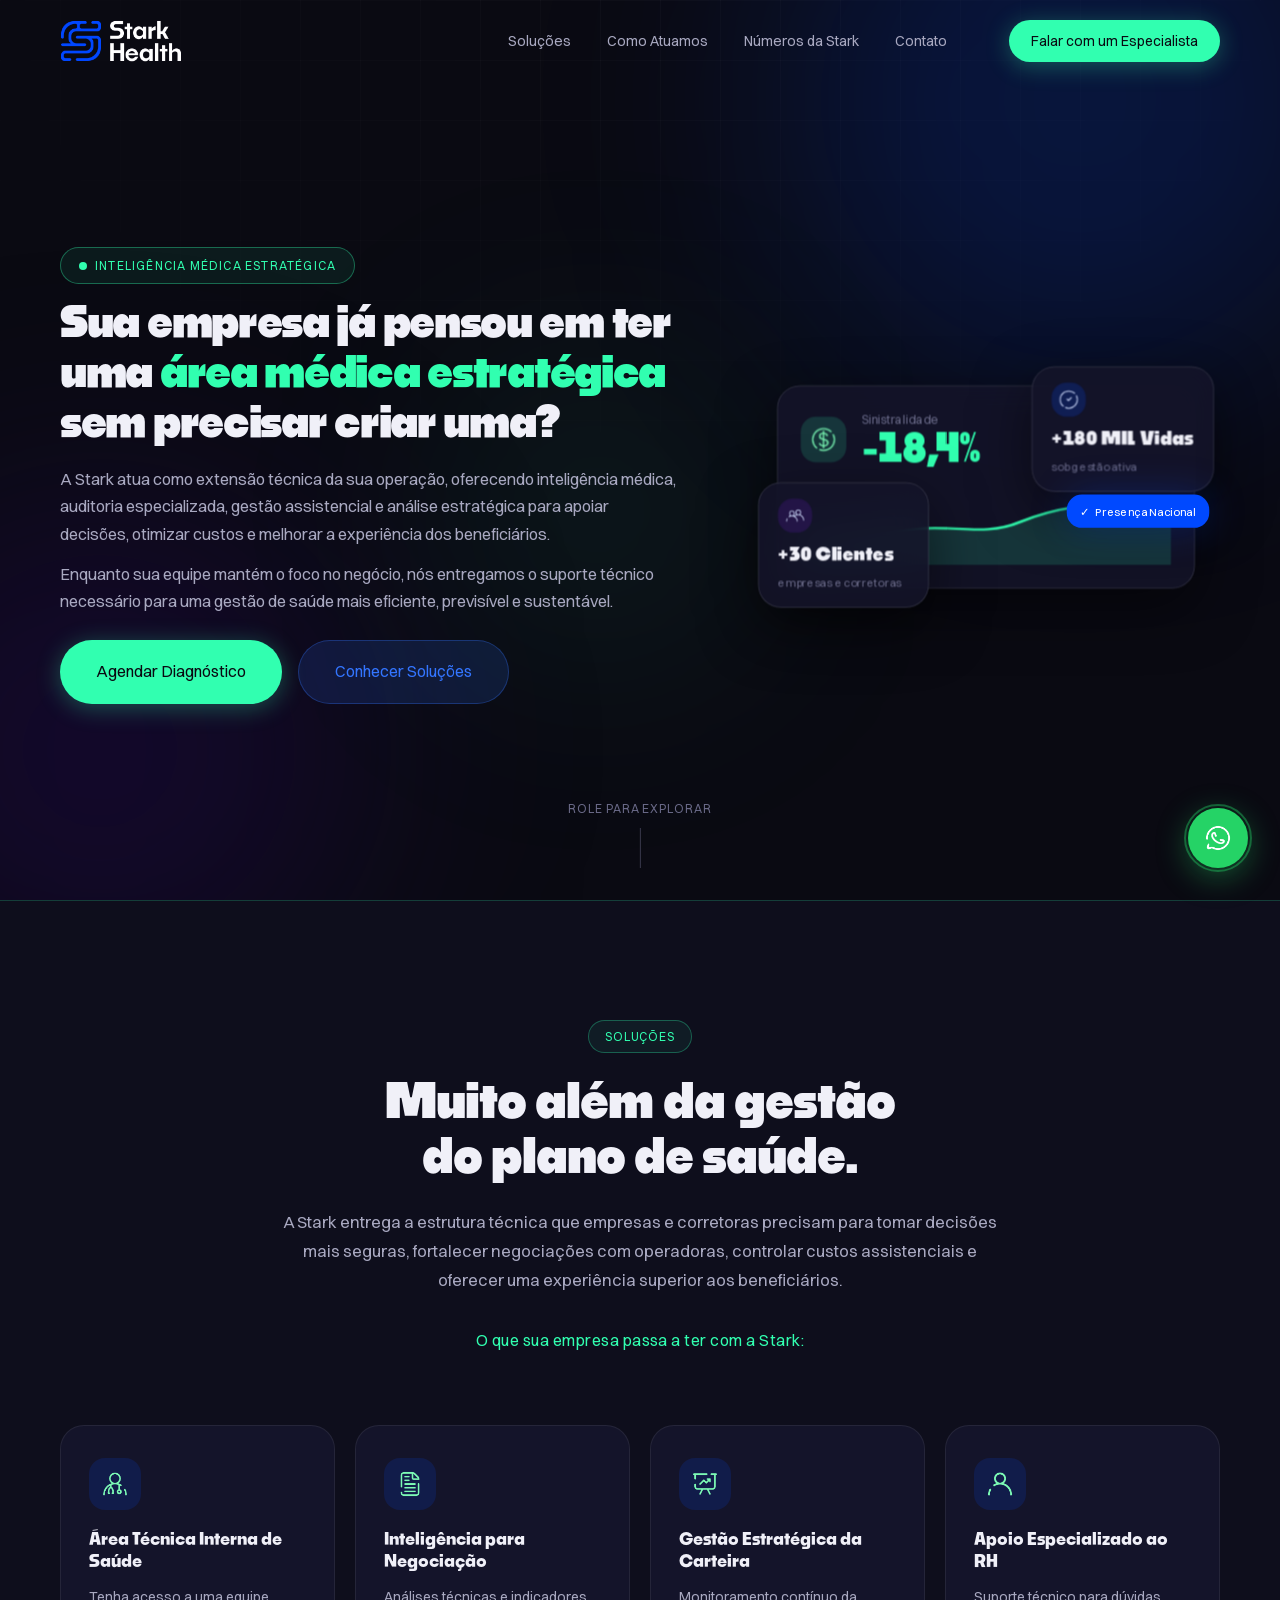
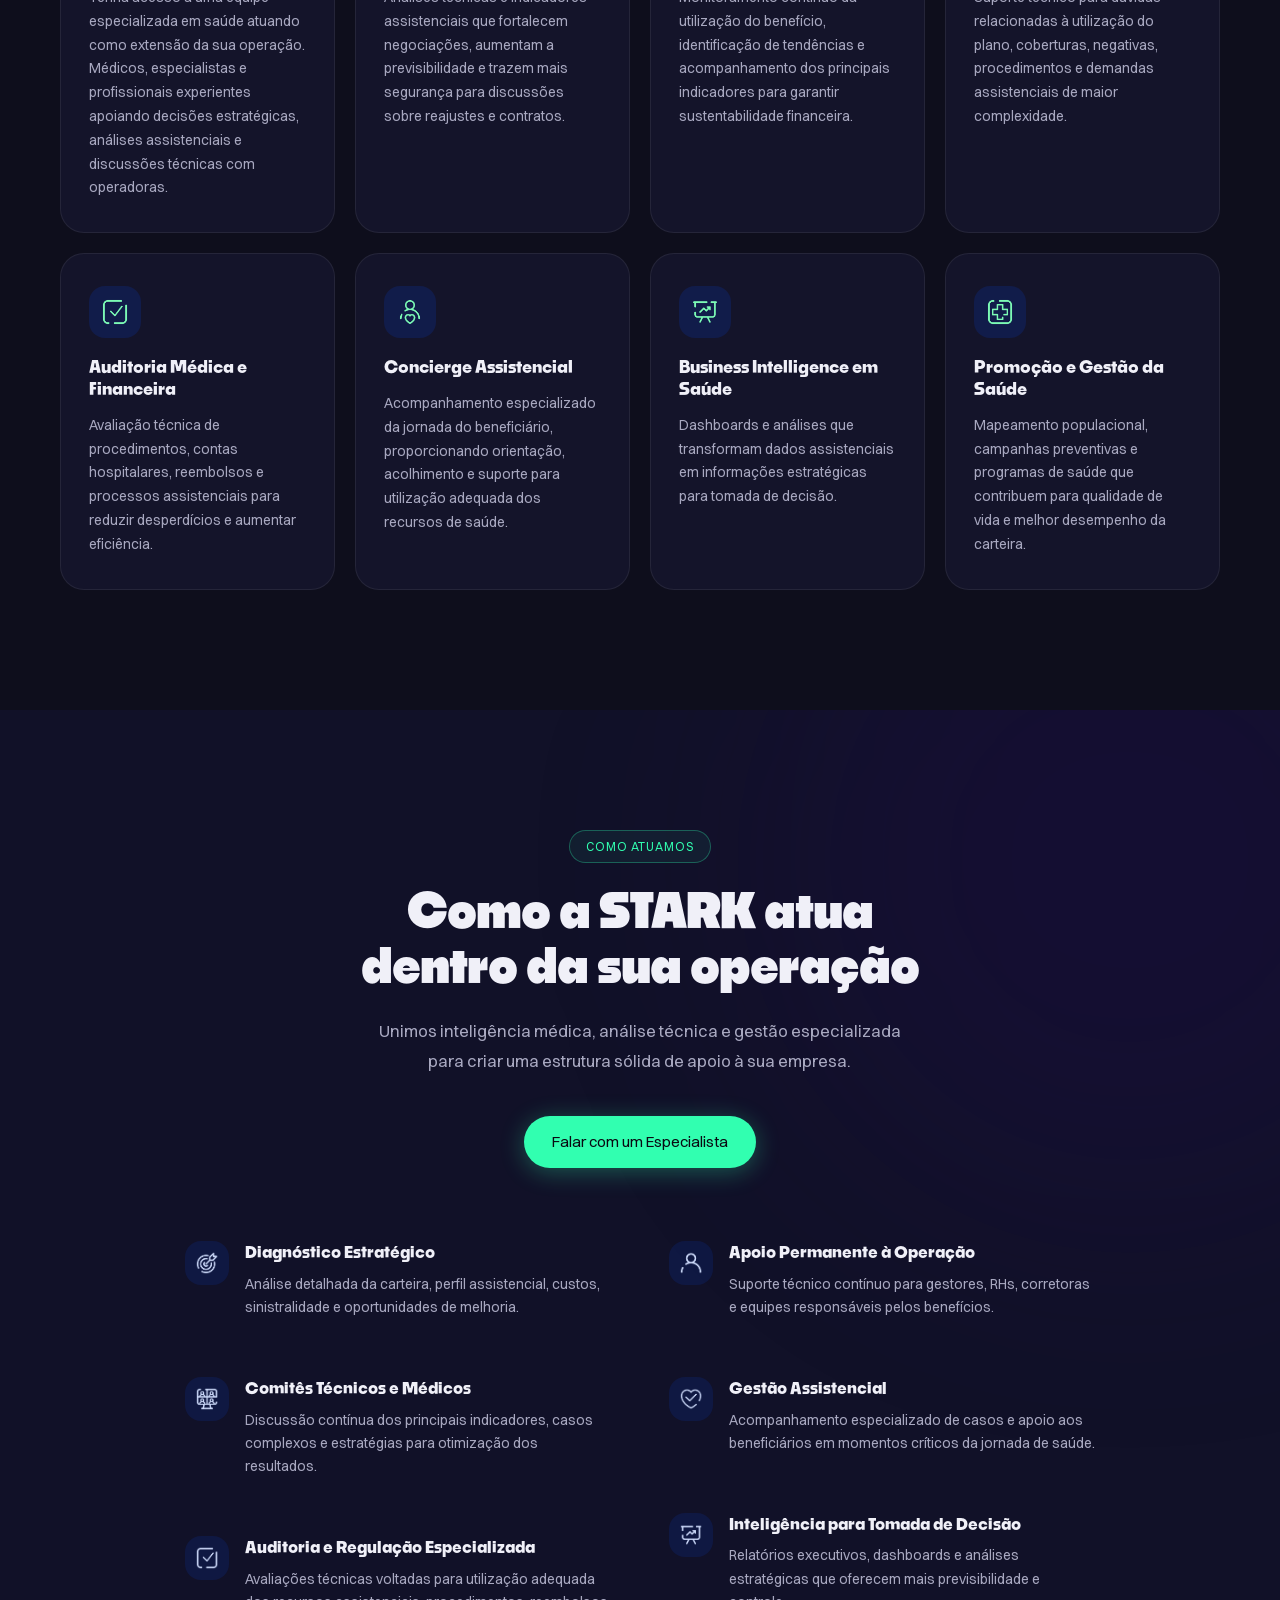
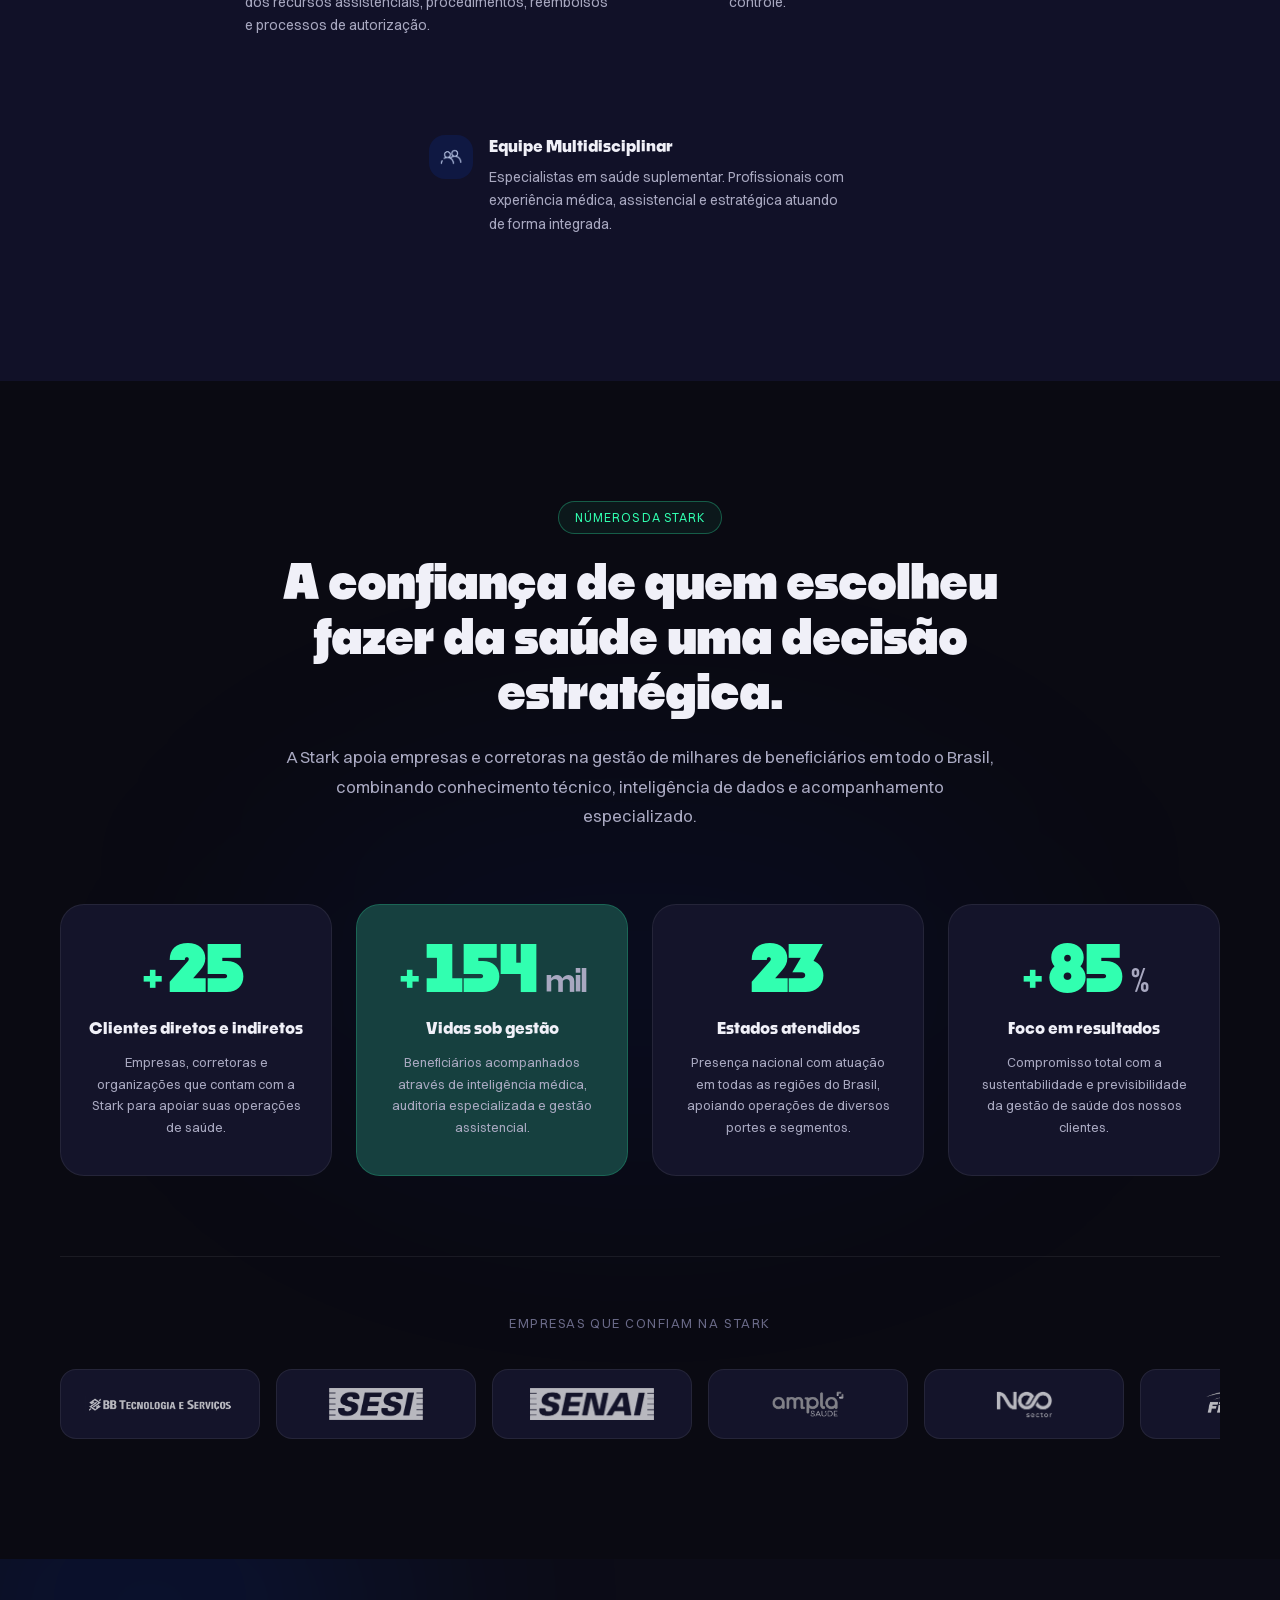
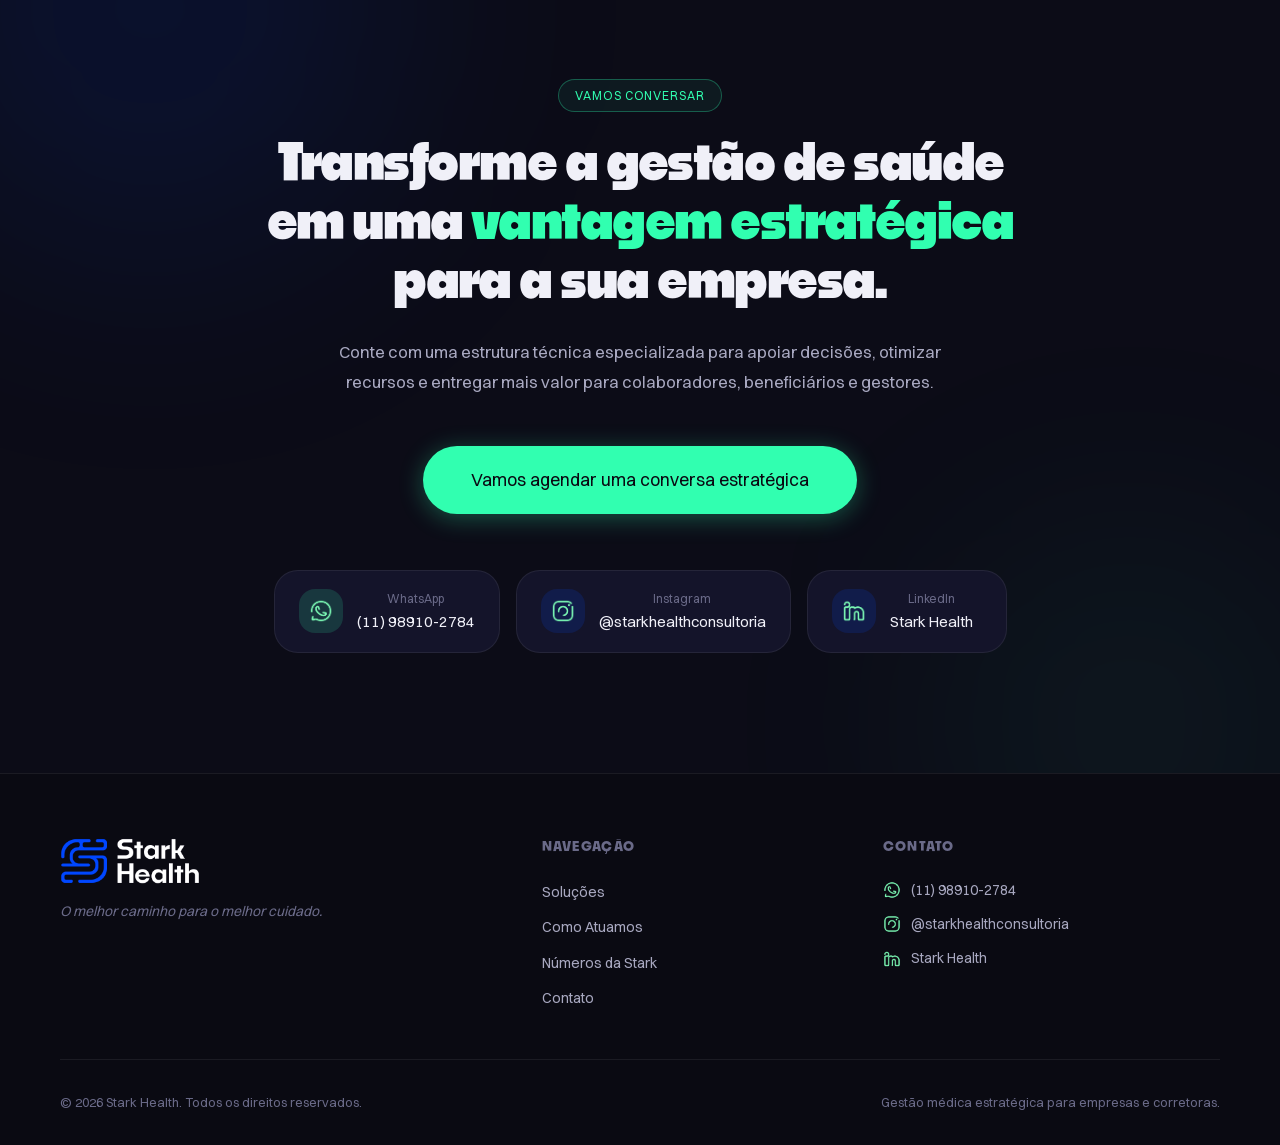
==== index.html @ a1e546f8 "Ajustes Adicionais - 05" ====
<!DOCTYPE html>
<html lang="pt-BR">

<head>
  <meta charset="UTF-8" />
  <meta name="viewport" content="width=device-width, initial-scale=1.0" />

  <!-- SEO Primary Tags -->
  <title>Stark Health | Gestão Médica Estratégica para Empresas e Corretoras</title>
  <meta name="description"
    content="A Stark Health atua como extensão técnica da sua operação oferecendo inteligência médica, auditoria especializada, gestão assistencial e Business Intelligence em saúde. +180 mil vidas sob gestão." />
  <meta name="keywords"
    content="gestão de saúde, auditoria médica, inteligência médica, gestão de benefícios, plano de saúde empresarial, concierge assistencial, business intelligence saúde, gestão de carteira de saúde" />
  <meta name="author" content="Stark Health" />
  <meta name="robots" content="index, follow" />
  <link rel="canonical" href="https://www.starkhealth.com.br/" />

  <!-- Open Graph / Facebook -->
  <meta property="og:type" content="website" />
  <meta property="og:url" content="https://www.starkhealth.com.br/" />
  <meta property="og:title" content="Stark Health | Gestão Médica Estratégica para Empresas e Corretoras" />
  <meta property="og:description"
    content="Inteligência médica, auditoria especializada e gestão assistencial para apoiar decisões, otimizar custos e melhorar a experiência dos beneficiários." />
  <meta property="og:image" content="logos/logoUse.png" />

  <!-- Twitter -->
  <meta property="twitter:card" content="summary_large_image" />
  <meta property="twitter:url" content="https://www.starkhealth.com.br/" />
  <meta property="twitter:title" content="Stark Health | Gestão Médica Estratégica" />
  <meta property="twitter:description"
    content="Inteligência médica, auditoria especializada e gestão assistencial para empresas e corretoras." />
  <meta property="twitter:image" content="logos/logoUse.png" />

  <!-- Favicon -->
  <link rel="icon" type="image/png" href="logos/faviconSite.png" />
  <link rel="apple-touch-icon" href="logos/faviconSite.png" />

  <!-- Fontes Pagas: Noka (Primária) + Switzer (Secundária) -->
  <link rel="stylesheet" href="fonts/Noka/noka.css" />
  <link rel="stylesheet" href="fonts/Switzer/switzer.css" />

  <!-- Schema Markup -->
  <script type="application/ld+json">
  {
    "@context": "https://schema.org",
    "@type": "Organization",
    "name": "Stark Health",
    "description": "Gestão médica estratégica, auditoria especializada e inteligência assistencial para empresas e corretoras.",
    "url": "https://www.starkhealth.com.br",
    "logo": "https://www.starkhealth.com.br/logos/logoUse.png",
    "contactPoint": {
      "@type": "ContactPoint",
      "telephone": "+55-11-98910-2784",
      "contactType": "customer support",
      "availableLanguage": "Portuguese"
    },
    "sameAs": [
      "https://www.instagram.com/starkhealthconsultoria",
      "https://www.linkedin.com/company/stark-health"
    ]
  }
  </script>

  <link rel="stylesheet" href="style.css" />
</head>

<body>

  <!-- ═══════════════════════════════════════════
       HEADER — NAVEGAÇÃO FIXA
  ═══════════════════════════════════════════ -->
  <header id="header" class="header" role="banner">
    <div class="container header__inner">
      <a href="#hero" class="header__logo" aria-label="Stark Health - Página Inicial">
        <img src="logos/logoUse2.png" alt="Stark Health Logo" width="160" height="52" />
      </a>

      <button class="header__menu-toggle" id="menuToggle" aria-label="Abrir menu de navegação" aria-expanded="false"
        aria-controls="navMenu">
        <span></span><span></span><span></span>
      </button>

      <nav class="header__nav" id="navMenu" role="navigation" aria-label="Navegação principal">
        <ul class="header__nav-list">
          <li><a href="#solucoes" class="header__nav-link" id="nav-solucoes">Soluções</a></li>
          <li><a href="#como-atuamos" class="header__nav-link" id="nav-como">Como Atuamos</a></li>
          <li><a href="#numeros" class="header__nav-link" id="nav-numeros">Números da Stark</a></li>
          <li><a href="#contato" class="header__nav-link" id="nav-contato">Contato</a></li>
        </ul>
      </nav>

      <a href="https://wa.me/5511989102784?text=Olá!%20Gostaria%20de%20falar%20com%20um%20especialista%20da%20Stark%20Health."
        target="_blank" rel="noopener noreferrer" class="btn btn--primary btn--sm" id="cta-header">
        Falar com um Especialista
      </a>
    </div>
  </header>

  <main id="main-content">

    <!-- ═══════════════════════════════════════════
         DOBRA 1 — HERO SECTION
    ═══════════════════════════════════════════ -->
    <section id="hero" class="hero" aria-labelledby="hero-title">
      <div class="hero__bg-glow hero__bg-glow--1" aria-hidden="true"></div>
      <div class="hero__bg-glow hero__bg-glow--2" aria-hidden="true"></div>
      <div class="hero__bg-glow hero__bg-glow--3" aria-hidden="true"></div>

      <!-- Animated grid lines -->
      <div class="hero__grid" aria-hidden="true"></div>

      <div class="container hero__inner">
        <div class="hero__content" data-animate="fade-up">
          <div class="hero__badge" data-animate="fade-down" data-delay="100">
            <span class="hero__badge-dot" aria-hidden="true"></span>
            Inteligência Médica Estratégica
          </div>

          <h1 id="hero-title" class="hero__title" data-animate="fade-up" data-delay="200">
            Sua empresa já pensou em ter uma
            <span class="gradient-text">área médica estratégica</span>
            sem precisar criar uma?
          </h1>

          <p class="hero__subtitle" data-animate="fade-up" data-delay="350">
            A Stark atua como extensão técnica da sua operação, oferecendo inteligência médica, auditoria especializada,
            gestão assistencial e análise estratégica para apoiar decisões, otimizar custos e melhorar a experiência dos
            beneficiários.
          </p>
          <p class="hero__subtitle" data-animate="fade-up" data-delay="420">
            Enquanto sua equipe mantém o foco no negócio, nós entregamos o suporte técnico necessário para uma gestão de
            saúde mais eficiente, previsível e sustentável.
          </p>

          <div class="hero__ctas" data-animate="fade-up" data-delay="500">
            <a href="https://wa.me/5511989102784?text=Olá!%20Gostaria%20de%20agendar%20um%20diagnóstico%20com%20a%20Stark%20Health."
              target="_blank" rel="noopener noreferrer" class="btn btn--primary btn--lg" id="cta-hero-primary">
              Agendar Diagnóstico
            </a>
            <a href="#solucoes" class="btn btn--outline btn--lg btn--hero-secondary" id="cta-hero-secondary">
              Conhecer Soluções
            </a>
          </div>
        </div>

        <div class="hero__visual" data-animate="fade-left" data-delay="300" aria-hidden="true">
          <div class="hero__card-stack">
            <div class="hero__card hero__card--main">
              <div class="hero__card-header">
                <div class="hero__card-icon hero__card-icon--green">
                  <img src="icons/VERDE/FINANCEIRO.png" alt="" class="icon-img" style="width:28px;height:28px" />
                </div>
                <div>
                  <div class="hero__card-label">Sinistralidade</div>
                  <div class="hero__card-value text-green">-18,4%</div>
                </div>
              </div>
              <div class="hero__chart" aria-label="Gráfico de redução de sinistralidade">
                <svg width="100%" height="80" viewBox="0 0 220 80" preserveAspectRatio="none">
                  <path d="M0,60 C30,55 50,45 70,42 C90,38 110,50 130,35 C150,20 170,15 220,10" fill="none"
                    stroke="#31ffb0" stroke-width="2.5" stroke-linecap="round" />
                  <path d="M0,60 C30,55 50,45 70,42 C90,38 110,50 130,35 C150,20 170,15 220,10 L220,80 L0,80 Z"
                    fill="rgba(49, 255, 176, 0.15)" />
                </svg>
              </div>
            </div>

            <div class="hero__card hero__card--mini hero__card--top-right">
              <div class="hero__card-icon hero__card-icon--blue">
                <img src="icons/AZUL_CLARO/RELÓGIO.png" alt="" class="icon-img" style="width:22px;height:22px" />
              </div>
              <div class="hero__card-mini-text">+180 MIL Vidas</div>
              <div class="hero__card-mini-sub">sob gestão ativa</div>
            </div>

            <div class="hero__card hero__card--mini hero__card--bottom-left">
              <div class="hero__card-icon hero__card-icon--purple">
                <img src="icons/AZUL_CLARO/EQUIPE.png" alt="" class="icon-img" style="width:22px;height:22px" />
              </div>
              <div class="hero__card-mini-text">+30 Clientes</div>
              <div class="hero__card-mini-sub">empresas e corretoras</div>
            </div>

            <div class="hero__stat-badge hero__stat-badge--1">
              <span class="hero__stat-num">✓</span>
              <span>Presença Nacional</span>
            </div>
          </div>
        </div>
      </div>

      <div class="hero__scroll-indicator" aria-hidden="true">
        <span>Role para explorar</span>
        <div class="hero__scroll-line"></div>
      </div>
    </section>


    <!-- ═══════════════════════════════════════════
         DOBRA 2 — SOLUÇÕES
    ═══════════════════════════════════════════ -->
    <section id="solucoes" class="solutions" aria-labelledby="solutions-title">
      <div class="solutions__bg-accent" aria-hidden="true"></div>

      <div class="container">
        <div class="section-header" data-animate="fade-up">
          <div class="section-badge">Soluções</div>
          <h2 id="solutions-title" class="section-title">
            Muito além da gestão<br />do plano de saúde.
          </h2>
          <p class="section-subtitle">
            A Stark entrega a estrutura técnica que empresas e corretoras precisam para tomar decisões mais seguras,
            fortalecer negociações com operadoras, controlar custos assistenciais e oferecer uma experiência superior
            aos beneficiários.
          </p>
          <p class="solutions__callout">O que sua empresa passa a ter com a Stark:</p>
        </div>

        <div class="solutions__grid" role="list">

          <article class="solution-card" data-animate="fade-up" data-delay="0" role="listitem">
            <div class="solution-card__icon" aria-hidden="true">
              <img src="icons/VERDE/MÉDICO.png" alt="" class="icon-img" style="width:28px;height:28px" />
            </div>
            <h3 class="solution-card__title">Área Técnica Interna de Saúde</h3>
            <p class="solution-card__desc">Tenha acesso a uma equipe especializada em saúde atuando como extensão da sua
              operação. Médicos, especialistas e profissionais experientes apoiando decisões estratégicas, análises
              assistenciais e discussões técnicas com operadoras.</p>
            <div class="solution-card__bar" aria-hidden="true"></div>
          </article>

          <article class="solution-card" data-animate="fade-up" data-delay="80" role="listitem">
                        <div class="solution-card__icon" aria-hidden="true">
              <img src="icons/VERDE/DOCUMENTO.png" alt="" class="icon-img" style="width:28px;height:28px" />
            </div>
            <h3 class="solution-card__title">Inteligência para Negociação</h3>
            <p class="solution-card__desc">Análises técnicas e indicadores assistenciais que fortalecem negociações,
              aumentam a previsibilidade e trazem mais segurança para discussões sobre reajustes e contratos.</p>
            <div class="solution-card__bar" aria-hidden="true"></div>
          </article>

          <article class="solution-card" data-animate="fade-up" data-delay="160" role="listitem">
                        <div class="solution-card__icon" aria-hidden="true">
              <img src="icons/VERDE/DADOS.png" alt="" class="icon-img" style="width:28px;height:28px" />
            </div>
            <h3 class="solution-card__title">Gestão Estratégica da Carteira</h3>
            <p class="solution-card__desc">Monitoramento contínuo da utilização do benefício, identificação de
              tendências e acompanhamento dos principais indicadores para garantir sustentabilidade financeira.</p>
            <div class="solution-card__bar" aria-hidden="true"></div>
          </article>

          <article class="solution-card" data-animate="fade-up" data-delay="240" role="listitem">
                        <div class="solution-card__icon" aria-hidden="true">
              <img src="icons/VERDE/RH.png" alt="" class="icon-img" style="width:28px;height:28px" />
            </div>
            <h3 class="solution-card__title">Apoio Especializado ao RH</h3>
            <p class="solution-card__desc">Suporte técnico para dúvidas relacionadas à utilização do plano, coberturas,
              negativas, procedimentos e demandas assistenciais de maior complexidade.</p>
            <div class="solution-card__bar" aria-hidden="true"></div>
          </article>

          <article class="solution-card" data-animate="fade-up" data-delay="320" role="listitem">
                        <div class="solution-card__icon" aria-hidden="true">
              <img src="icons/VERDE/AUDITORIA.png" alt="" class="icon-img" style="width:28px;height:28px" />
            </div>
            <h3 class="solution-card__title">Auditoria Médica e Financeira</h3>
            <p class="solution-card__desc">Avaliação técnica de procedimentos, contas hospitalares, reembolsos e
              processos assistenciais para reduzir desperdícios e aumentar eficiência.</p>
            <div class="solution-card__bar" aria-hidden="true"></div>
          </article>

          <article class="solution-card" data-animate="fade-up" data-delay="400" role="listitem">
                        <div class="solution-card__icon" aria-hidden="true">
              <img src="icons/VERDE/CONCIERGE.png" alt="" class="icon-img" style="width:28px;height:28px" />
            </div>
            <h3 class="solution-card__title">Concierge Assistencial</h3>
            <p class="solution-card__desc">Acompanhamento especializado da jornada do beneficiário, proporcionando
              orientação, acolhimento e suporte para utilização adequada dos recursos de saúde.</p>
            <div class="solution-card__bar" aria-hidden="true"></div>
          </article>

          <article class="solution-card" data-animate="fade-up" data-delay="480" role="listitem">
                        <div class="solution-card__icon" aria-hidden="true">
              <img src="icons/VERDE/DADOS.png" alt="" class="icon-img" style="width:28px;height:28px" />
            </div>
            <h3 class="solution-card__title">Business Intelligence em Saúde</h3>
            <p class="solution-card__desc">Dashboards e análises que transformam dados assistenciais em informações
              estratégicas para tomada de decisão.</p>
            <div class="solution-card__bar" aria-hidden="true"></div>
          </article>

          <article class="solution-card" data-animate="fade-up" data-delay="560" role="listitem">
                        <div class="solution-card__icon" aria-hidden="true">
              <img src="icons/VERDE/SAÚDE.png" alt="" class="icon-img" style="width:28px;height:28px" />
            </div>
            <h3 class="solution-card__title">Promoção e Gestão da Saúde</h3>
            <p class="solution-card__desc">Mapeamento populacional, campanhas preventivas e programas de saúde que
              contribuem para qualidade de vida e melhor desempenho da carteira.</p>
            <div class="solution-card__bar" aria-hidden="true"></div>
          </article>

        </div>
      </div>
    </section>


    <!-- ═══════════════════════════════════════════
         DOBRA 3 — COMO ATUAMOS
    ═══════════════════════════════════════════ -->
    <section id="como-atuamos" class="process" aria-labelledby="process-title">
      <div class="process__bg" aria-hidden="true"></div>

      <div class="container">
        <div class="process__layout">

          <div class="process__header" data-animate="fade-up">
            <div class="section-badge">Como Atuamos</div>
            <h2 id="process-title" class="section-title">
              Como a STARK atua<br />
              dentro da sua operação
            </h2>
            <p class="section-subtitle">
              Unimos inteligência médica, análise técnica e gestão especializada<br />
              para criar uma estrutura sólida de apoio à sua empresa.
            </p>
            <a href="https://wa.me/5511989102784?text=Olá!%20Quero%20saber%20mais%20sobre%20como%20a%20Stark%20Health%20atua."
              target="_blank" rel="noopener noreferrer" class="btn btn--primary" id="cta-process">
              Falar com um Especialista
            </a>
          </div>

          <div class="process__grid">
            <div class="process__grid-col">

              <div class="process__step" data-animate="fade-up" data-delay="100">
                <div class="process__step-content">
                  <div class="process__step-icon" aria-hidden="true">
                    <img src="icons/AZUL_CLARO/ALVO.png" alt="" style="width:24px;height:24px" />
                  </div>
                  <div>
                    <h3 class="process__step-title">Diagnóstico Estratégico</h3>
                    <p class="process__step-desc">Análise detalhada da carteira, perfil assistencial, custos,
                      sinistralidade e oportunidades de melhoria.</p>
                  </div>
                </div>
              </div>

              <div class="process__step" data-animate="fade-up" data-delay="200">
                <div class="process__step-content">
                  <div class="process__step-icon" aria-hidden="true">
                    <img src="icons/AZUL_CLARO/REUNIÃO.png" alt="" style="width:24px;height:24px" />
                  </div>
                  <div>
                    <h3 class="process__step-title">Comitês Técnicos e Médicos</h3>
                    <p class="process__step-desc">Discussão contínua dos principais indicadores, casos complexos e
                      estratégias para otimização dos resultados.</p>
                  </div>
                </div>
              </div>

              <div class="process__step" data-animate="fade-up" data-delay="300">
                <div class="process__step-content">
                  <div class="process__step-icon" aria-hidden="true">
                    <img src="icons/AZUL_CLARO/AUDITORIA.png" alt="" style="width:24px;height:24px" />
                  </div>
                  <div>
                    <h3 class="process__step-title">Auditoria e Regulação Especializada</h3>
                    <p class="process__step-desc">Avaliações técnicas voltadas para utilização adequada dos recursos
                      assistenciais, procedimentos, reembolsos e processos de autorização.</p>
                  </div>
                </div>
              </div>

            </div>
            <div class="process__grid-col">

              <div class="process__step" data-animate="fade-up" data-delay="400">
                <div class="process__step-content">
                  <div class="process__step-icon" aria-hidden="true">
                    <img src="icons/AZUL_CLARO/RH.png" alt="" style="width:24px;height:24px" />
                  </div>
                  <div>
                    <h3 class="process__step-title">Apoio Permanente à Operação</h3>
                    <p class="process__step-desc">Suporte técnico contínuo para gestores, RHs, corretoras e equipes
                      responsáveis pelos benefícios.</p>
                  </div>
                </div>
              </div>

              <div class="process__step" data-animate="fade-up" data-delay="500">
                <div class="process__step-content">
                  <div class="process__step-icon" aria-hidden="true">
                    <img src="icons/AZUL_CLARO/CUIDADO.png" alt="" style="width:24px;height:24px" />
                  </div>
                  <div>
                    <h3 class="process__step-title">Gestão Assistencial</h3>
                    <p class="process__step-desc">Acompanhamento especializado de casos e apoio aos beneficiários em
                      momentos críticos da jornada de saúde.</p>
                  </div>
                </div>
              </div>

              <div class="process__step" data-animate="fade-up" data-delay="600">
                <div class="process__step-content">
                  <div class="process__step-icon" aria-hidden="true">
                    <img src="icons/AZUL_CLARO/DADOS.png" alt="" style="width:24px;height:24px" />
                  </div>
                  <div>
                    <h3 class="process__step-title">Inteligência para Tomada de Decisão</h3>
                    <p class="process__step-desc">Relatórios executivos, dashboards e análises estratégicas que oferecem
                      mais previsibilidade e controle.</p>
                  </div>
                </div>
              </div>

            </div>
          </div>

          <div class="process__step process__step--full" data-animate="fade-up" data-delay="700">
            <div class="process__step-content">
              <div class="process__step-icon" aria-hidden="true">
                <img src="icons/AZUL_CLARO/EQUIPE.png" alt="" style="width:24px;height:24px" />
              </div>
              <div>
                <h3 class="process__step-title">Equipe Multidisciplinar</h3>
                <p class="process__step-desc">Especialistas em saúde suplementar. Profissionais com experiência médica,
                  assistencial e estratégica atuando de forma integrada.</p>
              </div>
            </div>
          </div>

        </div>
      </div>
    </section>


    <!-- ═══════════════════════════════════════════
         DOBRA 4 — NÚMEROS E PROVA SOCIAL
    ═══════════════════════════════════════════ -->
    <section id="numeros" class="numbers" aria-labelledby="numbers-title">
      <div class="numbers__bg-glow" aria-hidden="true"></div>

      <div class="container">
        <div class="section-header" data-animate="fade-up">
          <div class="section-badge">Números da Stark</div>
          <h2 id="numbers-title" class="section-title">
            A confiança de quem escolheu fazer da saúde uma decisão estratégica.
          </h2>
          <p class="section-subtitle">
            A Stark apoia empresas e corretoras na gestão de milhares de beneficiários em todo o Brasil, combinando conhecimento técnico,
            inteligência de dados e acompanhamento especializado.
          </p>
        </div>

        <div class="numbers__stats" role="list">

          <div class="numbers__stat" data-animate="fade-up" data-delay="0" role="listitem">
            <div class="numbers__stat-value" data-count="30" data-prefix="+" aria-label="Mais de 30 clientes">
              <span class="counter">0</span>
            </div>
            <div class="numbers__stat-label">Clientes diretos e indiretos</div>
            <div class="numbers__stat-desc">Empresas, corretoras e organizações que contam com a Stark para apoiar suas
              operações de saúde.</div>
          </div>

          <div class="numbers__stat numbers__stat--featured" data-animate="fade-up" data-delay="150" role="listitem">
            <div class="numbers__stat-value" data-count="180" data-prefix="+" data-suffix="mil"
              aria-label="Mais de 180 mil vidas sob gestão">
              <span class="counter">0</span>
            </div>
            <div class="numbers__stat-label">Vidas sob gestão</div>
            <div class="numbers__stat-desc">Beneficiários acompanhados através de inteligência médica, auditoria
              especializada e gestão assistencial.</div>
          </div>

          <div class="numbers__stat" data-animate="fade-up" data-delay="300" role="listitem">
            <div class="numbers__stat-value" data-count="27" aria-label="27 estados atendidos">
              <span class="counter">0</span>
            </div>
            <div class="numbers__stat-label">Estados atendidos</div>
            <div class="numbers__stat-desc">Presença nacional com atuação em todas as regiões do Brasil, apoiando
              operações de diversos portes e segmentos.</div>
          </div>

          <div class="numbers__stat" data-animate="fade-up" data-delay="450" role="listitem">
            <div class="numbers__stat-value" data-count="100" data-prefix="+" data-suffix="%"
              aria-label="Mais de 100% de dedicação aos clientes">
              <span class="counter">0</span>
            </div>
            <div class="numbers__stat-label">Foco em resultados</div>
            <div class="numbers__stat-desc">Compromisso total com a sustentabilidade e previsibilidade da gestão de saúde
              dos nossos clientes.</div>
          </div>

        </div>

        <!-- Logo Carousel -->
        <div class="logos-section" data-animate="fade-up" data-delay="200">
          <p class="logos-section__title">Empresas que confiam na Stark</p>
          <div class="logos-carousel" aria-label="Logos de clientes: BB Tecnologia e Serviços, SESI, SENAI, Ampla Saúde, NeoSector, Fidelitas, Best Life, Solution Consultoria, Colombo">
            <div class="logos-track">
              <div class="logos-track__inner">
                <div class="logo-item"><img src="logosParceiros/BB TECNOLOGIA E SERVIÇOS.png" alt="BB Tecnologia e Serviços" /></div>
                <div class="logo-item"><img src="logosParceiros/SESI.png" alt="SESI" /></div>
                <div class="logo-item"><img src="logosParceiros/SENAI.png" alt="SENAI" /></div>
                <div class="logo-item"><img src="logosParceiros/AMPLA.png" alt="Ampla Saúde" /></div>
                <div class="logo-item"><img src="logosParceiros/NEOSECTOR.png" alt="NeoSector" /></div>
                <div class="logo-item"><img src="logosParceiros/Fidelitas.png" alt="Fidelitas" /></div>
                <div class="logo-item"><img src="logosParceiros/BEST LIFE.png" alt="Best Life" /></div>
                <div class="logo-item"><img src="logosParceiros/SOLUTION 20.png" alt="Solution Consultoria" /></div>
                <div class="logo-item"><img src="logosParceiros/COLOMBO.png" alt="Colombo" /></div>
                <!-- Duplicates for infinite loop -->
                <div class="logo-item" aria-hidden="true"><img src="logosParceiros/BB TECNOLOGIA E SERVIÇOS.png" alt="BB Tecnologia e Serviços" /></div>
                <div class="logo-item" aria-hidden="true"><img src="logosParceiros/SESI.png" alt="SESI" /></div>
                <div class="logo-item" aria-hidden="true"><img src="logosParceiros/SENAI.png" alt="SENAI" /></div>
                <div class="logo-item" aria-hidden="true"><img src="logosParceiros/AMPLA.png" alt="Ampla Saúde" /></div>
                <div class="logo-item" aria-hidden="true"><img src="logosParceiros/NEOSECTOR.png" alt="NeoSector" /></div>
                <div class="logo-item" aria-hidden="true"><img src="logosParceiros/Fidelitas.png" alt="Fidelitas" /></div>
                <div class="logo-item" aria-hidden="true"><img src="logosParceiros/BEST LIFE.png" alt="Best Life" /></div>
                <div class="logo-item" aria-hidden="true"><img src="logosParceiros/SOLUTION 20.png" alt="Solution Consultoria" /></div>
                <div class="logo-item" aria-hidden="true"><img src="logosParceiros/COLOMBO.png" alt="Colombo" /></div>
              </div>
            </div>
          </div>
        </div>

      </div>
    </section>


    <!-- ═══════════════════════════════════════════
         DOBRA 5 — CTA FINAL / CONTATO
    ═══════════════════════════════════════════ -->
    <section id="contato" class="cta-section" aria-labelledby="cta-title">
      <div class="cta-section__bg" aria-hidden="true"></div>
      <div class="cta-section__glow-1" aria-hidden="true"></div>
      <div class="cta-section__glow-2" aria-hidden="true"></div>

      <div class="container">
        <div class="cta-section__inner" data-animate="fade-up">
          <div class="section-badge">Vamos Conversar</div>
          <h2 id="cta-title" class="cta-section__title">
            Transforme a gestão de saúde <br />em uma
            <span class="gradient-text">vantagem estratégica</span>
            para a sua empresa.
          </h2>
          <p class="cta-section__subtitle">
            Conte com uma estrutura técnica especializada para apoiar decisões, otimizar recursos e entregar mais valor
            para colaboradores, beneficiários e gestores.
          </p>

          <a href="https://wa.me/5511989102784?text=Olá!%20Gostaria%20de%20agendar%20uma%20conversa%20estratégica%20com%20a%20Stark%20Health."
            target="_blank" rel="noopener noreferrer" class="btn btn--primary btn--xl" id="cta-final">
            Vamos agendar uma conversa estratégica
          </a>

          <div class="cta-section__contacts" role="list" aria-label="Informações de contato da Stark Health">
            <a href="https://wa.me/5511989102784" target="_blank" rel="noopener noreferrer" class="contact-item"
              id="contact-whatsapp" role="listitem">
              <div class="contact-item__icon contact-item__icon--green" aria-hidden="true">
                <img src="icons/VERDE/WHATSAPP.png" alt="" class="icon-img" style="width:24px;height:24px" />
              </div>
              <div>
                <div class="contact-item__label">WhatsApp</div>
                <div class="contact-item__value">(11) 98910-2784</div>
              </div>
            </a>

            <a href="https://instagram.com/starkhealthconsultoria" target="_blank" rel="noopener noreferrer"
              class="contact-item" id="contact-instagram" role="listitem">
              <div class="contact-item__icon contact-item__icon--blue" aria-hidden="true">
                <img src="icons/VERDE/INSTAGRAM.png" alt="" class="icon-img" style="width:24px;height:24px" />
              </div>
              <div>
                <div class="contact-item__label">Instagram</div>
                <div class="contact-item__value">@starkhealthconsultoria</div>
              </div>
            </a>

            <a href="https://linkedin.com/company/stark-health" target="_blank" rel="noopener noreferrer"
              class="contact-item" id="contact-linkedin" role="listitem">
              <div class="contact-item__icon contact-item__icon--blue" aria-hidden="true">
                <img src="icons/VERDE/LINKEDIN.png" alt="" class="icon-img" style="width:24px;height:24px" />
              </div>
              <div>
                <div class="contact-item__label">LinkedIn</div>
                <div class="contact-item__value">Stark Health</div>
              </div>
            </a>
          </div>
        </div>
      </div>
    </section>

  </main>


  <!-- ═══════════════════════════════════════════
       FOOTER
  ═══════════════════════════════════════════ -->
  <footer class="footer" role="contentinfo">
    <div class="container">
      <div class="footer__inner">
        <div class="footer__brand">
          <a href="#hero" aria-label="Stark Health - Voltar ao topo">
            <img src="logos/logoUse2.png" alt="Stark Health" width="140" height="46" />
          </a>
          <p class="footer__tagline">O melhor caminho para o melhor cuidado.</p>
        </div>

        <nav class="footer__nav" aria-label="Navegação rodapé">
          <h3 class="footer__nav-title">Navegação</h3>
          <ul class="footer__nav-list">
            <li><a href="#solucoes" class="footer__nav-link">Soluções</a></li>
            <li><a href="#como-atuamos" class="footer__nav-link">Como Atuamos</a></li>
            <li><a href="#numeros" class="footer__nav-link">Números da Stark</a></li>
            <li><a href="#contato" class="footer__nav-link">Contato</a></li>
          </ul>
        </nav>

        <div class="footer__contact">
          <h3 class="footer__nav-title">Contato</h3>
          <div class="footer__contact-list">
            <a href="https://wa.me/5511989102784" target="_blank" rel="noopener noreferrer"
              class="footer__contact-item">
              <img src="icons/VERDE/WHATSAPP.png" alt="" style="width:18px;height:18px" />
              (11) 98910-2784
            </a>
            <a href="https://instagram.com/starkhealthconsultoria" target="_blank" rel="noopener noreferrer"
              class="footer__contact-item">
              <img src="icons/VERDE/INSTAGRAM.png" alt="" style="width:18px;height:18px" />
              @starkhealthconsultoria
            </a>
            <a href="https://linkedin.com/company/stark-health" target="_blank" rel="noopener noreferrer"
              class="footer__contact-item">
              <img src="icons/VERDE/LINKEDIN.png" alt="" style="width:18px;height:18px" />
              Stark Health
            </a>
          </div>
        </div>
      </div>

      <div class="footer__bottom">
        <p class="footer__copy">
          &copy; <span id="year"></span> Stark Health. Todos os direitos reservados.
        </p>
        <p class="footer__legal">
          Gestão médica estratégica para empresas e corretoras.
        </p>
      </div>
    </div>
  </footer>

  <!-- WhatsApp Float Button -->
  <a href="https://wa.me/5511989102784?text=Olá!%20Vim%20pelo%20site%20e%20gostaria%20de%20saber%20mais%20sobre%20a%20Stark%20Health."
    target="_blank" rel="noopener noreferrer" class="whatsapp-float" id="whatsapp-float"
    aria-label="Falar no WhatsApp com a Stark Health">
    <img src="icons/BRANCO/WHATSAPP.png" alt="" style="width:28px;height:28px" />
    <span class="whatsapp-float__pulse" aria-hidden="true"></span>
  </a>

  <script src="script.js"></script>
</body>

</html>
---- fonts/Noka/noka.css ----
/* =========================================
   Noka Font Family — Fontes Pagas
   ========================================= */

@font-face {
  font-family: 'Noka';
  src: url('Noka-Light.otf') format('opentype');
  font-weight: 300;
  font-display: swap;
  font-style: normal;
}

@font-face {
  font-family: 'Noka';
  src: url('Noka-Medium.otf') format('opentype');
  font-weight: 500;
  font-display: swap;
  font-style: normal;
}

@font-face {
  font-family: 'Noka';
  src: url('Noka-Semibold.otf') format('opentype');
  font-weight: 600;
  font-display: swap;
  font-style: normal;
}

@font-face {
  font-family: 'Noka';
  src: url('Noka-Bold.otf') format('opentype');
  font-weight: 700;
  font-display: swap;
  font-style: normal;
}

@font-face {
  font-family: 'Noka';
  src: url('Noka-Black.otf') format('opentype');
  font-weight: 900;
  font-display: swap;
  font-style: normal;
}
---- fonts/Switzer/switzer.css ----
/* =========================================
   Switzer Font Family — Fontes Pagas
   Designed by: Jérémie Hornus
   URL: https://www.fontshare.com/fonts/switzer
   ========================================= */

@font-face {
  font-family: 'Switzer-Variable';
  src: url('Switzer-Variable.woff2') format('woff2'),
       url('Switzer-Variable.woff') format('woff'),
       url('Switzer-Variable.ttf') format('truetype');
  font-weight: 100 900;
  font-display: swap;
  font-style: normal;
}

@font-face {
  font-family: 'Switzer-VariableItalic';
  src: url('Switzer-VariableItalic.woff2') format('woff2'),
       url('Switzer-VariableItalic.woff') format('woff'),
       url('Switzer-VariableItalic.ttf') format('truetype');
  font-weight: 100 900;
  font-display: swap;
  font-style: italic;
}

@font-face {
  font-family: 'Switzer-Thin';
  src: url('Switzer-Thin.woff2') format('woff2'),
       url('Switzer-Thin.woff') format('woff'),
       url('Switzer-Thin.ttf') format('truetype');
  font-weight: 100;
  font-display: swap;
  font-style: normal;
}

@font-face {
  font-family: 'Switzer-ThinItalic';
  src: url('Switzer-ThinItalic.woff2') format('woff2'),
       url('Switzer-ThinItalic.woff') format('woff'),
       url('Switzer-ThinItalic.ttf') format('truetype');
  font-weight: 100;
  font-display: swap;
  font-style: italic;
}

@font-face {
  font-family: 'Switzer-Extralight';
  src: url('Switzer-Extralight.woff2') format('woff2'),
       url('Switzer-Extralight.woff') format('woff'),
       url('Switzer-Extralight.ttf') format('truetype');
  font-weight: 200;
  font-display: swap;
  font-style: normal;
}

@font-face {
  font-family: 'Switzer-ExtralightItalic';
  src: url('Switzer-ExtralightItalic.woff2') format('woff2'),
       url('Switzer-ExtralightItalic.woff') format('woff'),
       url('Switzer-ExtralightItalic.ttf') format('truetype');
  font-weight: 200;
  font-display: swap;
  font-style: italic;
}

@font-face {
  font-family: 'Switzer-Light';
  src: url('Switzer-Light.woff2') format('woff2'),
       url('Switzer-Light.woff') format('woff'),
       url('Switzer-Light.ttf') format('truetype');
  font-weight: 300;
  font-display: swap;
  font-style: normal;
}

@font-face {
  font-family: 'Switzer-LightItalic';
  src: url('Switzer-LightItalic.woff2') format('woff2'),
       url('Switzer-LightItalic.woff') format('woff'),
       url('Switzer-LightItalic.ttf') format('truetype');
  font-weight: 300;
  font-display: swap;
  font-style: italic;
}

@font-face {
  font-family: 'Switzer-Regular';
  src: url('Switzer-Regular.woff2') format('woff2'),
       url('Switzer-Regular.woff') format('woff'),
       url('Switzer-Regular.ttf') format('truetype');
  font-weight: 400;
  font-display: swap;
  font-style: normal;
}

@font-face {
  font-family: 'Switzer-Italic';
  src: url('Switzer-Italic.woff2') format('woff2'),
       url('Switzer-Italic.woff') format('woff'),
       url('Switzer-Italic.ttf') format('truetype');
  font-weight: 400;
  font-display: swap;
  font-style: italic;
}

@font-face {
  font-family: 'Switzer-Medium';
  src: url('Switzer-Medium.woff2') format('woff2'),
       url('Switzer-Medium.woff') format('woff'),
       url('Switzer-Medium.ttf') format('truetype');
  font-weight: 500;
  font-display: swap;
  font-style: normal;
}

@font-face {
  font-family: 'Switzer-MediumItalic';
  src: url('Switzer-MediumItalic.woff2') format('woff2'),
       url('Switzer-MediumItalic.woff') format('woff'),
       url('Switzer-MediumItalic.ttf') format('truetype');
  font-weight: 500;
  font-display: swap;
  font-style: italic;
}

@font-face {
  font-family: 'Switzer-Semibold';
  src: url('Switzer-Semibold.woff2') format('woff2'),
       url('Switzer-Semibold.woff') format('woff'),
       url('Switzer-Semibold.ttf') format('truetype');
  font-weight: 600;
  font-display: swap;
  font-style: normal;
}

@font-face {
  font-family: 'Switzer-SemiboldItalic';
  src: url('Switzer-SemiboldItalic.woff2') format('woff2'),
       url('Switzer-SemiboldItalic.woff') format('woff'),
       url('Switzer-SemiboldItalic.ttf') format('truetype');
  font-weight: 600;
  font-display: swap;
  font-style: italic;
}

@font-face {
  font-family: 'Switzer-Bold';
  src: url('Switzer-Bold.woff2') format('woff2'),
       url('Switzer-Bold.woff') format('woff'),
       url('Switzer-Bold.ttf') format('truetype');
  font-weight: 700;
  font-display: swap;
  font-style: normal;
}

@font-face {
  font-family: 'Switzer-BoldItalic';
  src: url('Switzer-BoldItalic.woff2') format('woff2'),
       url('Switzer-BoldItalic.woff') format('woff'),
       url('Switzer-BoldItalic.ttf') format('truetype');
  font-weight: 700;
  font-display: swap;
  font-style: italic;
}

@font-face {
  font-family: 'Switzer-Extrabold';
  src: url('Switzer-Extrabold.woff2') format('woff2'),
       url('Switzer-Extrabold.woff') format('woff'),
       url('Switzer-Extrabold.ttf') format('truetype');
  font-weight: 800;
  font-display: swap;
  font-style: normal;
}

@font-face {
  font-family: 'Switzer-ExtraboldItalic';
  src: url('Switzer-ExtraboldItalic.woff2') format('woff2'),
       url('Switzer-ExtraboldItalic.woff') format('woff'),
       url('Switzer-ExtraboldItalic.ttf') format('truetype');
  font-weight: 800;
  font-display: swap;
  font-style: italic;
}

@font-face {
  font-family: 'Switzer-Black';
  src: url('Switzer-Black.woff2') format('woff2'),
       url('Switzer-Black.woff') format('woff'),
       url('Switzer-Black.ttf') format('truetype');
  font-weight: 900;
  font-display: swap;
  font-style: normal;
}

@font-face {
  font-family: 'Switzer-BlackItalic';
  src: url('Switzer-BlackItalic.woff2') format('woff2'),
       url('Switzer-BlackItalic.woff') format('woff'),
       url('Switzer-BlackItalic.ttf') format('truetype');
  font-weight: 900;
  font-display: swap;
  font-style: italic;
}
---- style.css ----
/* ===================================================
   STARK HEALTH — Design System & Styles
   Dark Theme Premium One Page
   =================================================== */

/* ─── FONTES PAGAS: Noka + Switzer ─── */
@import url('fonts/Noka/noka.css');
@import url('fonts/Switzer/switzer.css');

/* ─── CSS CUSTOM PROPERTIES ─── */
:root {
  /* Brand Colors */
  --color-bg: #0a0a12;
  --color-bg-2: #0e0e1c;
  --color-bg-3: #111128;
  --color-surface: #14142a;
  --color-surface-2: #1a1a35;
  --color-border: rgba(255, 255, 255, 0.07);
  --color-border-2: rgba(255, 255, 255, 0.12);

  /* Brand Accent */
  --color-green: #31ffb0;
  --color-green-glow: rgba(49, 255, 176, 0.15);
  --color-blue: #0049ff;
  --color-blue-mid: #3375ff;
  --color-blue-glow: rgba(0, 73, 255, 0.20);
  --color-purple: #26065d;
  --color-purple-mid: #4a1a8f;
  --color-purple-glow: rgba(38, 6, 93, 0.40);

  /* Text */
  --color-text: #f0f0f8;
  --color-text-2: #a8a8c0;
  --color-text-3: #6a6a88;
  --color-text-inv: #0a0a12;

  /* Gradients replaced by Solid Colors */
  --grad-primary: #0049ff;
  --grad-green-blue: #31ffb0;
  --grad-hero: #0a0a12;
  --grad-card: #14142a;
  --grad-text: #31ffb0;

  /* Typography */
  --font-heading: 'Noka', system-ui, sans-serif;
  --font-body: 'Switzer-Variable', 'Switzer-Regular', system-ui, sans-serif;

  /* Spacing */
  --container-max: 1280px;
  --section-py: 120px;
  --section-py-sm: 80px;

  /* Borders & Radius */
  --radius-sm: 8px;
  --radius-md: 16px;
  --radius-lg: 24px;
  --radius-xl: 32px;
  --radius-full: 9999px;

  /* Shadows */
  --shadow-sm: 0 2px 8px rgba(0, 0, 0, 0.3);
  --shadow-md: 0 8px 32px rgba(0, 0, 0, 0.4);
  --shadow-lg: 0 20px 60px rgba(0, 0, 0, 0.5);
  --shadow-glow-blue: 0 0 40px rgba(0, 73, 255, 0.25);
  --shadow-glow-green: 0 0 40px rgba(49, 255, 176, 0.20);

  /* Transitions */
  --trans-fast: 150ms ease;
  --trans-base: 250ms ease;
  --trans-slow: 400ms cubic-bezier(0.25, 0.46, 0.45, 0.94);
  --trans-spring: 500ms cubic-bezier(0.34, 1.56, 0.64, 1);
}

/* ─── RESET & BASE ─── */
*, *::before, *::after {
  box-sizing: border-box;
  margin: 0;
  padding: 0;
}

html {
  scroll-behavior: smooth;
  font-size: 16px;
  -webkit-text-size-adjust: 100%;
}

body {
  font-family: var(--font-body);
  background-color: var(--color-bg);
  color: var(--color-text);
  line-height: 1.6;
  overflow-x: hidden;
  -webkit-font-smoothing: antialiased;
  -moz-osx-font-smoothing: grayscale;
}

img, svg {
  display: block;
  max-width: 100%;
}

.icon-img {
  width: 100%;
  height: 100%;
  object-fit: contain;
}

a {
  text-decoration: none;
  color: inherit;
  transition: color var(--trans-base), opacity var(--trans-base);
}

ul, ol {
  list-style: none;
}

button {
  cursor: pointer;
  border: none;
  background: none;
  font-family: inherit;
}

/* ─── SCROLLBAR ─── */
::-webkit-scrollbar {
  width: 6px;
}

::-webkit-scrollbar-track {
  background: var(--color-bg);
}

::-webkit-scrollbar-thumb {
  background: var(--color-blue);
  border-radius: var(--radius-full);
}

/* ─── SELECTION ─── */
::selection {
  background: var(--color-green);
  color: var(--color-bg);
}

/* ─── FOCUS VISIBLE ─── */
:focus-visible {
  outline: 2px solid var(--color-green);
  outline-offset: 3px;
  border-radius: 4px;
}

/* ═══════════════════════════════════════════
   UTILITIES
═══════════════════════════════════════════ */

.container {
  max-width: var(--container-max);
  margin: 0 auto;
  padding: 0 24px;
}

@media (min-width: 768px) {
  .container {
    padding: 0 40px;
  }
}

@media (min-width: 1280px) {
  .container {
    padding: 0 60px;
  }
}

.gradient-text {
  background: var(--grad-text);
  -webkit-background-clip: text;
  -webkit-text-fill-color: transparent;
  background-clip: text;
}

.text-green {
  color: var(--color-green);
}

.text-blue {
  color: var(--color-blue-mid);
}

/* ─── SECTION HEADER ─── */
.section-header {
  text-align: center;
  max-width: 780px;
  margin: 0 auto 72px;
}

.section-badge {
  display: inline-flex;
  align-items: center;
  gap: 8px;
  padding: 6px 16px;
  border-radius: var(--radius-full);
  border: 1px solid rgba(49, 255, 176, 0.3);
  background: rgba(49, 255, 176, 0.06);
  color: var(--color-green);
  font-size: 12px;
  font-weight: 600;
  letter-spacing: 0.08em;
  text-transform: uppercase;
  margin-bottom: 24px;
}

.section-title {
  font-family: var(--font-heading);
  font-size: clamp(2rem, 4.5vw, 3rem);
  font-weight: 800;
  line-height: 1.15;
  letter-spacing: -0.02em;
  color: var(--color-text);
  margin-bottom: 20px;
}

.section-subtitle {
  font-size: 1.05rem;
  color: var(--color-text-2);
  line-height: 1.75;
  max-width: 720px;
  margin: 0 auto;
}

/* ─── BUTTONS ─── */
.btn {
  display: inline-flex;
  align-items: center;
  justify-content: center;
  gap: 10px;
  font-family: var(--font-body);
  font-weight: 600;
  border-radius: var(--radius-full);
  transition: all var(--trans-slow);
  position: relative;
  overflow: hidden;
  white-space: nowrap;
}

.btn::before {
  content: '';
  position: absolute;
  inset: 0;
  background: rgba(255, 255, 255, 0.08);
  opacity: 0;
  transition: opacity var(--trans-fast);
  border-radius: inherit;
}

.btn:hover::before {
  opacity: 1;
}

.btn--primary {
  background: var(--grad-green-blue);
  color: var(--color-bg);
  font-size: 0.95rem;
  padding: 14px 28px;
  box-shadow: 0 4px 24px rgba(49, 255, 176, 0.3);
}

.btn--primary:hover {
  transform: translateY(-2px);
  box-shadow: 0 8px 32px rgba(49, 255, 176, 0.45);
}

.btn--primary:active {
  transform: translateY(0);
}

.btn--outline {
  background: transparent;
  color: var(--color-text);
  font-size: 0.95rem;
  padding: 13px 28px;
  border: 1px solid var(--color-border-2);
}

.btn--outline:hover {
  border-color: var(--color-green);
  color: var(--color-green);
  transform: translateY(-2px);
  box-shadow: 0 4px 20px rgba(49, 255, 176, 0.15);
}

.btn--hero-secondary {
  background: rgba(51, 117, 255, 0.15);
  color: var(--color-blue-mid);
  border-color: rgba(51, 117, 255, 0.3);
  font-weight: 600;
}

.btn--hero-secondary:hover {
  background: rgba(51, 117, 255, 0.25);
  border-color: rgba(51, 117, 255, 0.5);
  color: #6699ff;
  box-shadow: 0 4px 24px rgba(0, 73, 255, 0.25);
  transform: translateY(-2px);
}

.btn--sm {
  padding: 10px 22px;
  font-size: 0.875rem;
}

.btn--lg {
  padding: 18px 36px;
  font-size: 1rem;
}

.btn--xl {
  padding: 20px 48px;
  font-size: 1.1rem;
}


/* ─── ANIMATION BASE ─── */
[data-animate] {
  opacity: 0;
  transform: translateY(32px);
  transition: opacity 0.7s cubic-bezier(0.25, 0.46, 0.45, 0.94),
    transform 0.7s cubic-bezier(0.25, 0.46, 0.45, 0.94);
}

[data-animate="fade-down"] {
  transform: translateY(-24px);
}

[data-animate="fade-left"] {
  transform: translateX(-40px);
}

[data-animate="fade-right"] {
  transform: translateX(40px);
}

[data-animate].in-view {
  opacity: 1;
  transform: translate(0, 0);
}


/* ═══════════════════════════════════════════
   HEADER
═══════════════════════════════════════════ */
.header {
  position: fixed;
  top: 0;
  left: 0;
  right: 0;
  z-index: 1000;
  padding: 20px 0;
  transition: background var(--trans-slow), padding var(--trans-slow), backdrop-filter var(--trans-slow);
}

.header.scrolled {
  padding: 12px 0;
  background: rgba(10, 10, 18, 0.85);
  backdrop-filter: blur(20px) saturate(1.4);
  -webkit-backdrop-filter: blur(20px) saturate(1.4);
  border-bottom: 1px solid var(--color-border);
}

.header__inner {
  display: flex;
  align-items: center;
  gap: 24px;
}

.header__logo img {
  height: 42px;
  width: auto;
  transition: opacity var(--trans-base);
}

.header__logo:hover img {
  opacity: 0.85;
}

.header__nav {
  display: none;
  margin-left: auto;
}

@media (min-width: 1024px) {
  .header__nav {
    display: flex;
  }
}

.header__nav-list {
  display: flex;
  align-items: center;
  gap: 8px;
}

.header__nav-link {
  font-size: 0.9rem;
  font-weight: 500;
  color: var(--color-text-2);
  padding: 8px 14px;
  border-radius: var(--radius-md);
  transition: all var(--trans-base);
  position: relative;
}

.header__nav-link::after {
  content: '';
  position: absolute;
  bottom: 2px;
  left: 50%;
  width: 0;
  height: 2px;
  background: var(--color-green);
  border-radius: var(--radius-full);
  transform: translateX(-50%);
  transition: width var(--trans-base);
}

.header__nav-link:hover {
  color: var(--color-text);
}

.header__nav-link:hover::after {
  width: 60%;
}

.header__nav-link.active {
  color: var(--color-green);
}

.header__nav-link.active::after {
  width: 60%;
}

/* CTA in header */
.header__inner>.btn {
  margin-left: auto;
}

@media (min-width: 1024px) {
  .header__inner>.btn {
    margin-left: 24px;
  }
}

/* Mobile Menu Toggle */
.header__menu-toggle {
  display: flex;
  flex-direction: column;
  gap: 5px;
  width: 32px;
  padding: 4px;
  margin-left: auto;
}

.header__menu-toggle span {
  display: block;
  height: 2px;
  background: var(--color-text);
  border-radius: var(--radius-full);
  transition: all var(--trans-base);
  transform-origin: center;
}

.header__menu-toggle.open span:nth-child(1) {
  transform: translateY(7px) rotate(45deg);
}

.header__menu-toggle.open span:nth-child(2) {
  opacity: 0;
}

.header__menu-toggle.open span:nth-child(3) {
  transform: translateY(-7px) rotate(-45deg);
}

@media (min-width: 1024px) {
  .header__menu-toggle {
    display: none;
  }
}

/* Mobile Nav */
@media (max-width: 1023px) {
  .header__nav {
    display: none;
    position: fixed;
    top: 0;
    left: 0;
    right: 0;
    bottom: 0;
    background: rgba(10, 10, 18, 0.98);
    backdrop-filter: blur(20px);
    padding-top: 100px;
    align-items: flex-start;
    justify-content: center;
    flex-direction: column;
  }

  .header__nav.mobile-open {
    display: flex;
  }

  .header__nav-list {
    flex-direction: column;
    gap: 8px;
    width: 100%;
    padding: 0 40px;
    align-items: flex-start;
  }

  .header__nav-link {
    font-size: 1.5rem;
    font-family: var(--font-heading);
    font-weight: 700;
  }
}


/* ═══════════════════════════════════════════
   HERO SECTION
═══════════════════════════════════════════ */
.hero {
  min-height: 100vh;
  display: flex;
  align-items: center;
  position: relative;
  padding-top: 100px;
  padding-bottom: 80px;
  background: var(--grad-hero);
  overflow: hidden;
}

/* BG Glows */
.hero__bg-glow {
  position: absolute;
  border-radius: 50%;
  pointer-events: none;
  filter: blur(120px);
}

.hero__bg-glow--1 {
  width: 600px;
  height: 600px;
  background: rgba(0, 73, 255, 0.18);
  top: -200px;
  right: -100px;
  animation: glowPulse 8s ease-in-out infinite alternate;
}

.hero__bg-glow--2 {
  width: 500px;
  height: 500px;
  background: rgba(38, 6, 93, 0.35);
  bottom: -100px;
  left: -150px;
  animation: glowPulse 10s ease-in-out infinite alternate-reverse;
}

.hero__bg-glow--3 {
  width: 300px;
  height: 300px;
  background: rgba(49, 255, 176, 0.08);
  top: 40%;
  left: 35%;
  animation: glowPulse 6s ease-in-out infinite alternate;
}

@keyframes glowPulse {
  from {
    transform: scale(1);
    opacity: 0.8;
  }

  to {
    transform: scale(1.1);
    opacity: 1;
  }
}

/* Grid Lines */
.hero__grid {
  position: absolute;
  inset: 0;
  pointer-events: none;
  background-image:
    linear-gradient(rgba(255, 255, 255, 0.025) 1px, transparent 1px),
    linear-gradient(90deg, rgba(255, 255, 255, 0.025) 1px, transparent 1px);
  background-size: 60px 60px;
  mask-image: radial-gradient(ellipse 80% 80% at 50% 0%, black 0%, transparent 80%);
}

.hero__inner {
  display: grid;
  grid-template-columns: 1fr;
  gap: 60px;
  align-items: center;
  position: relative;
  z-index: 1;
  padding-top: 20px;
}

@media (min-width: 1024px) {
  .hero {
    height: 100vh;
    max-height: 100vh;
    padding-top: 100px;
    padding-bottom: 45px;
    overflow: hidden;
  }

  .hero__inner {
    grid-template-columns: 1.15fr 0.85fr;
    gap: 60px;
    align-items: center;
  }

  .hero__badge {
    margin-bottom: 24px;
  }

  .hero__title {
    margin-bottom: 24px;
  }

  .hero__subtitle:last-of-type {
    margin-bottom: 32px;
  }

  .hero__card-stack {
    max-width: 400px;
    transform: scale(0.95);
  }

  .hero__card--top-right {
    top: -15px;
    right: -15px;
  }

  .hero__card--bottom-left {
    bottom: -15px;
    left: -15px;
  }

  .hero__stat-badge {
    right: -12px;
  }
}

/* Hero Badge */
.hero__badge {
  display: inline-flex;
  align-items: center;
  gap: 8px;
  padding: 8px 18px;
  border-radius: var(--radius-full);
  border: 1px solid rgba(49, 255, 176, 0.35);
  background: rgba(49, 255, 176, 0.07);
  color: var(--color-green);
  font-size: 12px;
  font-weight: 600;
  letter-spacing: 0.1em;
  text-transform: uppercase;
  margin-bottom: 16px;
}

.hero__badge-dot {
  width: 8px;
  height: 8px;
  border-radius: 50%;
  background: var(--color-green);
  animation: dotPulse 2s ease-in-out infinite;
  flex-shrink: 0;
}

@keyframes dotPulse {
  0%, 100% {
    opacity: 1;
    transform: scale(1);
  }

  50% {
    opacity: 0.5;
    transform: scale(0.7);
  }
}

/* Hero Title */
.hero__title {
  font-family: var(--font-heading);
  font-size: clamp(1.6rem, 3.8vw, 2.7rem);
  font-weight: 800;
  line-height: 1.15;
  letter-spacing: -0.03em;
  color: var(--color-text);
  margin-bottom: 16px;
}

.hero__subtitle {
  font-size: 1.02rem;
  color: var(--color-text-2);
  line-height: 1.7;
  margin-bottom: 12px;
  max-width: 620px;
}

.hero__subtitle:last-of-type {
  margin-bottom: 24px;
}

/* CTAs */
.hero__ctas {
  display: flex;
  flex-wrap: wrap;
  gap: 16px;
  margin-bottom: 24px;
}

/* Tags / Pills */
.hero__tags {
  display: flex;
  flex-wrap: wrap;
  gap: 10px;
}

.hero__tag {
  display: inline-flex;
  align-items: center;
  gap: 6px;
  padding: 7px 14px;
  border-radius: var(--radius-full);
  border: 1px solid rgba(255, 255, 255, 0.1);
  background: rgba(255, 255, 255, 0.04);
  color: var(--color-text-2);
  font-size: 0.8rem;
  font-weight: 500;
  transition: all var(--trans-base);
}

.hero__tag svg {
  color: var(--color-green);
  flex-shrink: 0;
}

.hero__tag:hover {
  border-color: rgba(49, 255, 176, 0.3);
  background: rgba(49, 255, 176, 0.05);
  color: var(--color-text);
}

/* Hero Visual */
.hero__visual {
  position: relative;
  display: flex;
  justify-content: center;
  align-items: center;
}

.hero__card-stack {
  position: relative;
  width: 100%;
  max-width: 440px;
}

.hero__card {
  background: rgba(20, 20, 42, 0.85);
  border: 1px solid var(--color-border-2);
  border-radius: var(--radius-lg);
  backdrop-filter: blur(20px);
  -webkit-backdrop-filter: blur(20px);
  padding: 24px;
  box-shadow: var(--shadow-lg);
  transition: transform var(--trans-slow);
}

.hero__card:hover {
  transform: translateY(-4px);
}

.hero__card--main {
  position: relative;
  z-index: 2;
}

.hero__card--mini {
  position: absolute;
  padding: 16px 20px;
  z-index: 3;
  min-width: 180px;
  animation: float 6s ease-in-out infinite;
}

.hero__card--top-right {
  top: -20px;
  right: -20px;
  animation-delay: -2s;
}

.hero__card--bottom-left {
  bottom: -20px;
  left: -20px;
  animation-delay: -4s;
}

@keyframes float {
  0%, 100% {
    transform: translateY(0px) rotate(0deg);
  }

  33% {
    transform: translateY(-8px) rotate(1deg);
  }

  66% {
    transform: translateY(4px) rotate(-1deg);
  }
}

.hero__card-header {
  display: flex;
  align-items: center;
  gap: 16px;
  margin-bottom: 20px;
}

.hero__card-icon {
  width: 48px;
  height: 48px;
  border-radius: var(--radius-md);
  display: flex;
  align-items: center;
  justify-content: center;
  flex-shrink: 0;
}

.hero__card-icon--green {
  background: rgba(49, 255, 176, 0.15);
  color: var(--color-green);
}

.hero__card-icon--blue {
  background: rgba(0, 73, 255, 0.2);
  color: var(--color-blue-mid);
}

.hero__card-icon--purple {
  background: rgba(74, 26, 143, 0.3);
  color: #a855f7;
}

.hero__card-label {
  font-size: 0.8rem;
  color: var(--color-text-3);
  font-weight: 500;
  margin-bottom: 2px;
}

.hero__card-value {
  font-family: var(--font-heading);
  font-size: 2.6rem;
  font-weight: 900;
  line-height: 1;
}

.hero__chart {
  overflow: hidden;
}

.hero__card-mini-text {
  font-family: var(--font-heading);
  font-size: 1.2rem;
  font-weight: 800;
  color: var(--color-text);
  margin-top: 10px;
}

.hero__card-mini-sub {
  font-size: 0.75rem;
  color: var(--color-text-3);
  margin-top: 2px;
}

.hero__card--mini .hero__card-icon {
  width: 36px;
  height: 36px;
}

.hero__stat-badge {
  position: absolute;
  right: -15px;
  bottom: 30%;
  background: var(--grad-primary);
  padding: 8px 14px;
  border-radius: var(--radius-md);
  font-size: 0.75rem;
  font-weight: 600;
  color: #fff;
  display: flex;
  align-items: center;
  gap: 6px;
  z-index: 4;
  box-shadow: var(--shadow-glow-blue);
  animation: float 7s ease-in-out infinite;
  animation-delay: -1s;
  white-space: nowrap;
}

/* Hero Scroll Indicator */
.hero__scroll-indicator {
  position: absolute;
  bottom: 32px;
  left: 50%;
  transform: translateX(-50%);
  display: flex;
  flex-direction: column;
  align-items: center;
  gap: 10px;
  color: var(--color-text-3);
  font-size: 0.75rem;
  letter-spacing: 0.08em;
  text-transform: uppercase;
}

.hero__scroll-line {
  width: 1px;
  height: 40px;
  background: var(--color-text-3);
  opacity: 0.5;
  animation: scrollBounce 2s ease-in-out infinite;
}

@keyframes scrollBounce {
  0%, 100% {
    transform: scaleY(1);
    opacity: 0.5;
  }

  50% {
    transform: scaleY(1.3);
    opacity: 1;
  }
}


/* ═══════════════════════════════════════════
   SOLUÇÕES
═══════════════════════════════════════════ */
.solutions {
  padding: var(--section-py) 0;
  position: relative;
  background: var(--color-bg-2);
}

.solutions__bg-accent {
  position: absolute;
  top: 0;
  left: 0;
  right: 0;
  height: 1px;
  background: var(--color-green);
  opacity: 0.2;
}

.solutions__callout {
  margin-top: 32px;
  font-size: 1rem;
  font-weight: 600;
  color: var(--color-green);
  text-align: center;
  letter-spacing: 0.03em;
}

/* Solutions Grid */
.solutions__grid {
  display: grid;
  grid-template-columns: 1fr;
  gap: 20px;
}

@media (min-width: 640px) {
  .solutions__grid {
    grid-template-columns: repeat(2, 1fr);
  }
}

@media (min-width: 1024px) {
  .solutions__grid {
    grid-template-columns: repeat(4, 1fr);
  }
}

/* Solution Card */
.solution-card {
  position: relative;
  background: var(--grad-card);
  border: 1px solid var(--color-border);
  border-radius: var(--radius-lg);
  padding: 32px 28px;
  overflow: hidden;
  transition: transform var(--trans-slow), border-color var(--trans-slow), box-shadow var(--trans-slow);
  cursor: default;
}

.solution-card::before {
  content: '';
  position: absolute;
  inset: 0;
  background: rgba(49, 255, 176, 0.04);
  opacity: 0;
  transition: opacity var(--trans-base);
  border-radius: inherit;
}

.solution-card:hover {
  transform: translateY(-6px);
  border-color: rgba(49, 255, 176, 0.25);
  box-shadow: 0 20px 50px rgba(0, 0, 0, 0.3), 0 0 30px rgba(49, 255, 176, 0.08);
}

.solution-card:hover::before {
  opacity: 1;
}

.solution-card__icon {
  width: 52px;
  height: 52px;
  border-radius: var(--radius-md);
  background: rgba(0, 73, 255, 0.15);
  display: flex;
  align-items: center;
  justify-content: center;
  color: var(--color-blue-mid);
  margin-bottom: 20px;
  transition: background var(--trans-base), color var(--trans-base), transform var(--trans-base);
}

.solution-card:hover .solution-card__icon {
  background: rgba(49, 255, 176, 0.15);
  color: var(--color-green);
  transform: scale(1.05);
}

.solution-card__title {
  font-family: var(--font-heading);
  font-size: 1.05rem;
  font-weight: 700;
  color: var(--color-text);
  margin-bottom: 12px;
  line-height: 1.3;
}

.solution-card__desc {
  font-size: 0.875rem;
  color: var(--color-text-2);
  line-height: 1.7;
}

.solution-card__bar {
  position: absolute;
  bottom: 0;
  left: 0;
  height: 3px;
  width: 0;
  background: var(--grad-green-blue);
  border-radius: 0 0 0 var(--radius-lg);
  transition: width 0.5s cubic-bezier(0.25, 0.46, 0.45, 0.94);
}

.solution-card:hover .solution-card__bar {
  width: 100%;
}


/* ═══════════════════════════════════════════
   COMO ATUAMOS
═══════════════════════════════════════════ */
.process {
  padding: var(--section-py) 0;
  position: relative;
  background: var(--color-bg-3);
  overflow: hidden;
}

.process__bg {
  position: absolute;
  top: -200px;
  right: -200px;
  width: 700px;
  height: 700px;
  background: rgba(38, 6, 93, 0.2);
  border-radius: 50%;
  filter: blur(120px);
  pointer-events: none;
}

.process__layout {
  display: flex;
  flex-direction: column;
  gap: 48px;
  align-items: center;
}

.process__header {
  text-align: center;
  max-width: 780px;
  margin: 0 auto;
}

.process__header .section-title {
  text-align: center;
}

.process__header .section-subtitle {
  text-align: center;
  margin: 0 auto 40px;
}

/* Grid Steps */
.process__grid {
  display: grid;
  grid-template-columns: 1fr;
  gap: 8px;
  width: 100%;
  max-width: 960px;
}

@media (min-width: 768px) {
  .process__grid {
    grid-template-columns: 1fr 1fr;
    gap: 8px;
  }
}

.process__grid-col {
  display: flex;
  flex-direction: column;
  gap: 8px;
}

.process__step {
  display: flex;
  align-items: flex-start;
  gap: 20px;
  padding: 24px;
  border-radius: var(--radius-lg);
  border: 1px solid transparent;
  transition: all var(--trans-slow);
  position: relative;
}

.process__step::before {
  content: '';
  position: absolute;
  left: 0;
  top: 50%;
  transform: translateY(-50%);
  width: 3px;
  height: 0;
  background: var(--grad-green-blue);
  border-radius: 0 var(--radius-sm) var(--radius-sm) 0;
  transition: height var(--trans-slow);
}

.process__step:hover {
  background: rgba(255, 255, 255, 0.03);
  border-color: var(--color-border-2);
}

.process__step:hover::before {
  height: 70%;
}

.process__step--full {
  max-width: 472px;
}

.process__step-content {
  display: flex;
  align-items: flex-start;
  gap: 16px;
  flex: 1;
}

.process__step-icon {
  width: 44px;
  height: 44px;
  border-radius: var(--radius-md);
  background: rgba(0, 73, 255, 0.12);
  display: flex;
  align-items: center;
  justify-content: center;
  color: var(--color-blue-mid);
  flex-shrink: 0;
  transition: all var(--trans-base);
}

.process__step:hover .process__step-icon {
  background: rgba(49, 255, 176, 0.12);
  color: var(--color-green);
}

.process__step-title {
  font-family: var(--font-heading);
  font-size: 1rem;
  font-weight: 700;
  color: var(--color-text);
  margin-bottom: 6px;
}

.process__step-desc {
  font-size: 0.875rem;
  color: var(--color-text-2);
  line-height: 1.65;
}


/* ═══════════════════════════════════════════
   NÚMEROS
═══════════════════════════════════════════ */
.numbers {
  padding: var(--section-py) 0;
  position: relative;
  background: var(--color-bg);
  overflow: hidden;
}

.numbers__bg-glow {
  position: absolute;
  top: 50%;
  left: 50%;
  transform: translate(-50%, -50%);
  width: 800px;
  height: 400px;
  background: rgba(0, 73, 255, 0.05);
  border-radius: 50%;
  filter: blur(120px);
  pointer-events: none;
}

/* Stats */
.numbers__stats {
  display: grid;
  grid-template-columns: 1fr;
  gap: 24px;
  margin-bottom: 80px;
}

@media (min-width: 640px) {
  .numbers__stats {
    grid-template-columns: repeat(2, 1fr);
  }
}

@media (min-width: 1024px) {
  .numbers__stats {
    grid-template-columns: repeat(4, 1fr);
  }
}

.numbers__stat {
  background: var(--grad-card);
  border: 1px solid var(--color-border);
  border-radius: var(--radius-lg);
  padding: 36px 28px;
  text-align: center;
  transition: transform var(--trans-slow), border-color var(--trans-slow), box-shadow var(--trans-slow);
  position: relative;
  overflow: hidden;
}

.numbers__stat::before {
  content: '';
  position: absolute;
  inset: 0;
  background: rgba(0, 73, 255, 0.04);
  opacity: 0;
  transition: opacity var(--trans-base);
}

.numbers__stat:hover {
  transform: translateY(-6px);
  border-color: rgba(49, 255, 176, 0.2);
  box-shadow: 0 20px 50px rgba(0, 0, 0, 0.3);
}

.numbers__stat:hover::before {
  opacity: 1;
}

.numbers__stat--featured {
  border-color: rgba(49, 255, 176, 0.3);
  background: rgba(20, 40, 50, 0.9);
}

.numbers__stat--featured::after {
  content: '';
  position: absolute;
  inset: -1px;
  border-radius: var(--radius-lg);
  background: rgba(49, 255, 176, 0.4);
  z-index: -1;
  opacity: 0.3;
}

.numbers__stat-value {
  font-family: var(--font-heading);
  font-size: clamp(3rem, 6vw, 4rem);
  font-weight: 800;
  line-height: 1;
  letter-spacing: -0.03em;
  color: var(--color-green);
  margin-bottom: 12px;
  position: relative;
  z-index: 1;
  display: flex;
  align-items: baseline;
  justify-content: center;
  gap: 4px;
}

.numbers__stat-value::before {
  content: attr(data-prefix);
  font-size: 0.6em;
  margin-right: 2px;
}

.numbers__stat-value::after {
  content: attr(data-suffix);
  font-size: 0.5em;
  color: var(--color-text-2);
  font-weight: 600;
  margin-left: 4px;
}

.numbers__stat-icon {
  display: flex;
  justify-content: center;
  color: var(--color-blue-mid);
  margin-bottom: 16px;
  position: relative;
  z-index: 1;
}

.numbers__stat-label {
  font-family: var(--font-heading);
  font-size: 1rem;
  font-weight: 700;
  color: var(--color-text);
  margin-bottom: 10px;
  position: relative;
  z-index: 1;
}

.numbers__stat-desc {
  font-size: 0.82rem;
  color: var(--color-text-2);
  line-height: 1.65;
  position: relative;
  z-index: 1;
}

/* Logo Carousel */
.logos-section {
  border-top: 1px solid var(--color-border);
  padding-top: 56px;
}

.logos-section__title {
  text-align: center;
  font-size: 0.8rem;
  font-weight: 600;
  letter-spacing: 0.12em;
  text-transform: uppercase;
  color: var(--color-text-3);
  margin-bottom: 36px;
}

.logos-carousel {
  overflow: hidden;
  position: relative;
}

.logos-carousel::before,
.logos-carousel::after {
  content: '';
  position: absolute;
  top: 0;
  bottom: 0;
  width: 120px;
  z-index: 2;
  pointer-events: none;
}

.logos-carousel::before {
  left: 0;
  background: transparent;
}

.logos-carousel::after {
  right: 0;
  background: transparent;
}

.logos-track__inner {
  display: flex;
  gap: 16px;
  animation: logoScroll 28s linear infinite;
  width: max-content;
}

.logos-carousel:hover .logos-track__inner {
  animation-play-state: paused;
}

@keyframes logoScroll {
  from {
    transform: translateX(0);
  }

  to {
    transform: translateX(-50%);
  }
}

.logo-item {
  display: flex;
  align-items: center;
  justify-content: center;
  width: 200px;
  height: 70px;
  padding: 12px 24px;
  background: var(--color-surface);
  border: 1px solid var(--color-border);
  border-radius: var(--radius-md);
  transition: all var(--trans-base);
  flex-shrink: 0;
}

.logo-item:hover {
  border-color: var(--color-border-2);
  background: var(--color-surface-2);
}

.logo-item img {
  max-height: 32px;
  max-width: 100%;
  object-fit: contain;
  filter: grayscale(1) brightness(1.6) opacity(0.7);
  transition: all var(--trans-base);
}

.logo-item:hover img {
  filter: grayscale(0) brightness(1) opacity(1);
}


/* ═══════════════════════════════════════════
   CTA SECTION
═══════════════════════════════════════════ */
.cta-section {
  padding: var(--section-py) 0;
  position: relative;
  background: var(--color-bg-2);
  overflow: hidden;
}

.cta-section__bg {
  position: absolute;
  inset: 0;
  background: rgba(10, 10, 18, 0.5);
  pointer-events: none;
}

.cta-section__glow-1 {
  position: absolute;
  width: 500px;
  height: 500px;
  background: rgba(0, 73, 255, 0.1);
  top: -200px;
  left: -100px;
  border-radius: 50%;
  filter: blur(120px);
  pointer-events: none;
}

.cta-section__glow-2 {
  position: absolute;
  width: 400px;
  height: 400px;
  background: rgba(49, 255, 176, 0.05);
  bottom: -150px;
  right: -50px;
  border-radius: 50%;
  filter: blur(120px);
  pointer-events: none;
}

.cta-section__inner {
  text-align: center;
  max-width: 800px;
  margin: 0 auto;
  position: relative;
  z-index: 1;
}

.cta-section__title {
  font-family: var(--font-heading);
  font-size: clamp(2rem, 4.5vw, 3.2rem);
  font-weight: 800;
  letter-spacing: -0.03em;
  line-height: 1.15;
  color: var(--color-text);
  margin-bottom: 24px;
}

.cta-section__subtitle {
  font-size: 1.05rem;
  color: var(--color-text-2);
  line-height: 1.8;
  max-width: 620px;
  margin: 0 auto 48px;
}

/* Contact Items */
.cta-section__contacts {
  display: flex;
  flex-wrap: wrap;
  justify-content: center;
  gap: 16px;
  margin-top: 56px;
}

.contact-item {
  display: flex;
  align-items: center;
  gap: 14px;
  padding: 18px 24px;
  border-radius: var(--radius-lg);
  border: 1px solid var(--color-border);
  background: var(--grad-card);
  transition: all var(--trans-slow);
  min-width: 200px;
}

.contact-item:hover {
  border-color: var(--color-border-2);
  transform: translateY(-3px);
  box-shadow: var(--shadow-md);
}

.contact-item__icon {
  width: 44px;
  height: 44px;
  border-radius: var(--radius-md);
  display: flex;
  align-items: center;
  justify-content: center;
  flex-shrink: 0;
}

.contact-item__icon--green {
  background: rgba(49, 255, 176, 0.15);
  color: var(--color-green);
}

.contact-item__icon--purple {
  background: rgba(168, 85, 247, 0.15);
  color: #a855f7;
}

.contact-item__icon--blue {
  background: rgba(0, 73, 255, 0.15);
  color: var(--color-blue-mid);
}

.contact-item__label {
  font-size: 0.75rem;
  color: var(--color-text-3);
  font-weight: 500;
  margin-bottom: 2px;
}

.contact-item__value {
  font-size: 0.95rem;
  font-weight: 600;
  color: var(--color-text);
}


/* ═══════════════════════════════════════════
   FOOTER
═══════════════════════════════════════════ */
.footer {
  background: var(--color-bg);
  border-top: 1px solid var(--color-border);
  padding: 64px 0 32px;
}

.footer__inner {
  display: grid;
  grid-template-columns: 1fr;
  gap: 48px;
  margin-bottom: 48px;
}

@media (min-width: 768px) {
  .footer__inner {
    grid-template-columns: 1.5fr 1fr 1.2fr;
    gap: 60px;
  }
}

.footer__brand img {
  margin-bottom: 16px;
}

.footer__tagline {
  font-size: 0.875rem;
  color: var(--color-text-3);
  line-height: 1.6;
  max-width: 280px;
  font-style: italic;
}

.footer__nav-title {
  font-family: var(--font-heading);
  font-size: 0.8rem;
  font-weight: 700;
  letter-spacing: 0.1em;
  text-transform: uppercase;
  color: var(--color-text-3);
  margin-bottom: 20px;
}

.footer__nav-list {
  display: flex;
  flex-direction: column;
  gap: 10px;
}

.footer__nav-link {
  font-size: 0.9rem;
  color: var(--color-text-2);
  transition: color var(--trans-base), transform var(--trans-base);
  display: inline-flex;
  align-items: center;
  gap: 6px;
}

.footer__nav-link:hover {
  color: var(--color-green);
  transform: translateX(4px);
}

.footer__contact-list {
  display: flex;
  flex-direction: column;
  gap: 12px;
}

.footer__contact-item {
  display: flex;
  align-items: center;
  gap: 10px;
  font-size: 0.875rem;
  color: var(--color-text-2);
  transition: color var(--trans-base);
}

.footer__contact-item:hover {
  color: var(--color-green);
}

.footer__contact-item svg {
  color: var(--color-green);
  flex-shrink: 0;
}

.footer__bottom {
  padding-top: 32px;
  border-top: 1px solid var(--color-border);
  display: flex;
  flex-wrap: wrap;
  justify-content: space-between;
  align-items: center;
  gap: 12px;
}

.footer__copy, .footer__legal {
  font-size: 0.8rem;
  color: var(--color-text-3);
}


/* ═══════════════════════════════════════════
   WHATSAPP FLOAT
═══════════════════════════════════════════ */
.whatsapp-float {
  position: fixed;
  bottom: 32px;
  right: 32px;
  width: 60px;
  height: 60px;
  border-radius: 50%;
  background: #25d366;
  display: flex;
  align-items: center;
  justify-content: center;
  color: white;
  z-index: 999;
  box-shadow: 0 8px 32px rgba(37, 211, 102, 0.4);
  transition: transform var(--trans-spring), box-shadow var(--trans-base);
  position: fixed;
}

.whatsapp-float:hover {
  transform: scale(1.1);
  box-shadow: 0 12px 40px rgba(37, 211, 102, 0.55);
}

.whatsapp-float__pulse {
  position: absolute;
  inset: -4px;
  border-radius: 50%;
  border: 2px solid rgba(37, 211, 102, 0.4);
  animation: waPulse 2.5s ease-in-out infinite;
}

@keyframes waPulse {
  0%, 100% {
    transform: scale(1);
    opacity: 0.6;
  }

  50% {
    transform: scale(1.2);
    opacity: 0;
  }
}


/* ═══════════════════════════════════════════
   RESPONSIVE TWEAKS
═══════════════════════════════════════════ */
@media (max-width: 768px) {
  :root {
    --section-py: 80px;
  }

  .hero__ctas {
    flex-direction: column;
  }

  .hero__ctas .btn {
    width: 100%;
    justify-content: center;
  }

  .hero__card--mini {
    display: none;
  }

  .hero__stat-badge {
    display: none;
  }

  .cta-section__contacts {
    flex-direction: column;
    align-items: center;
  }

  .contact-item {
    width: 100%;
    max-width: 320px;
  }

  .process__left .btn {
    width: 100%;
    justify-content: center;
  }
}

@media (max-width: 480px) {
  .hero__tags {
    gap: 8px;
  }

  .hero__tag {
    font-size: 0.75rem;
    padding: 6px 12px;
  }
}

/* ─── PRINT STYLES ─── */
@media print {
  .header, .whatsapp-float {
    display: none;
  }

  body {
    background: white;
    color: black;
  }
}
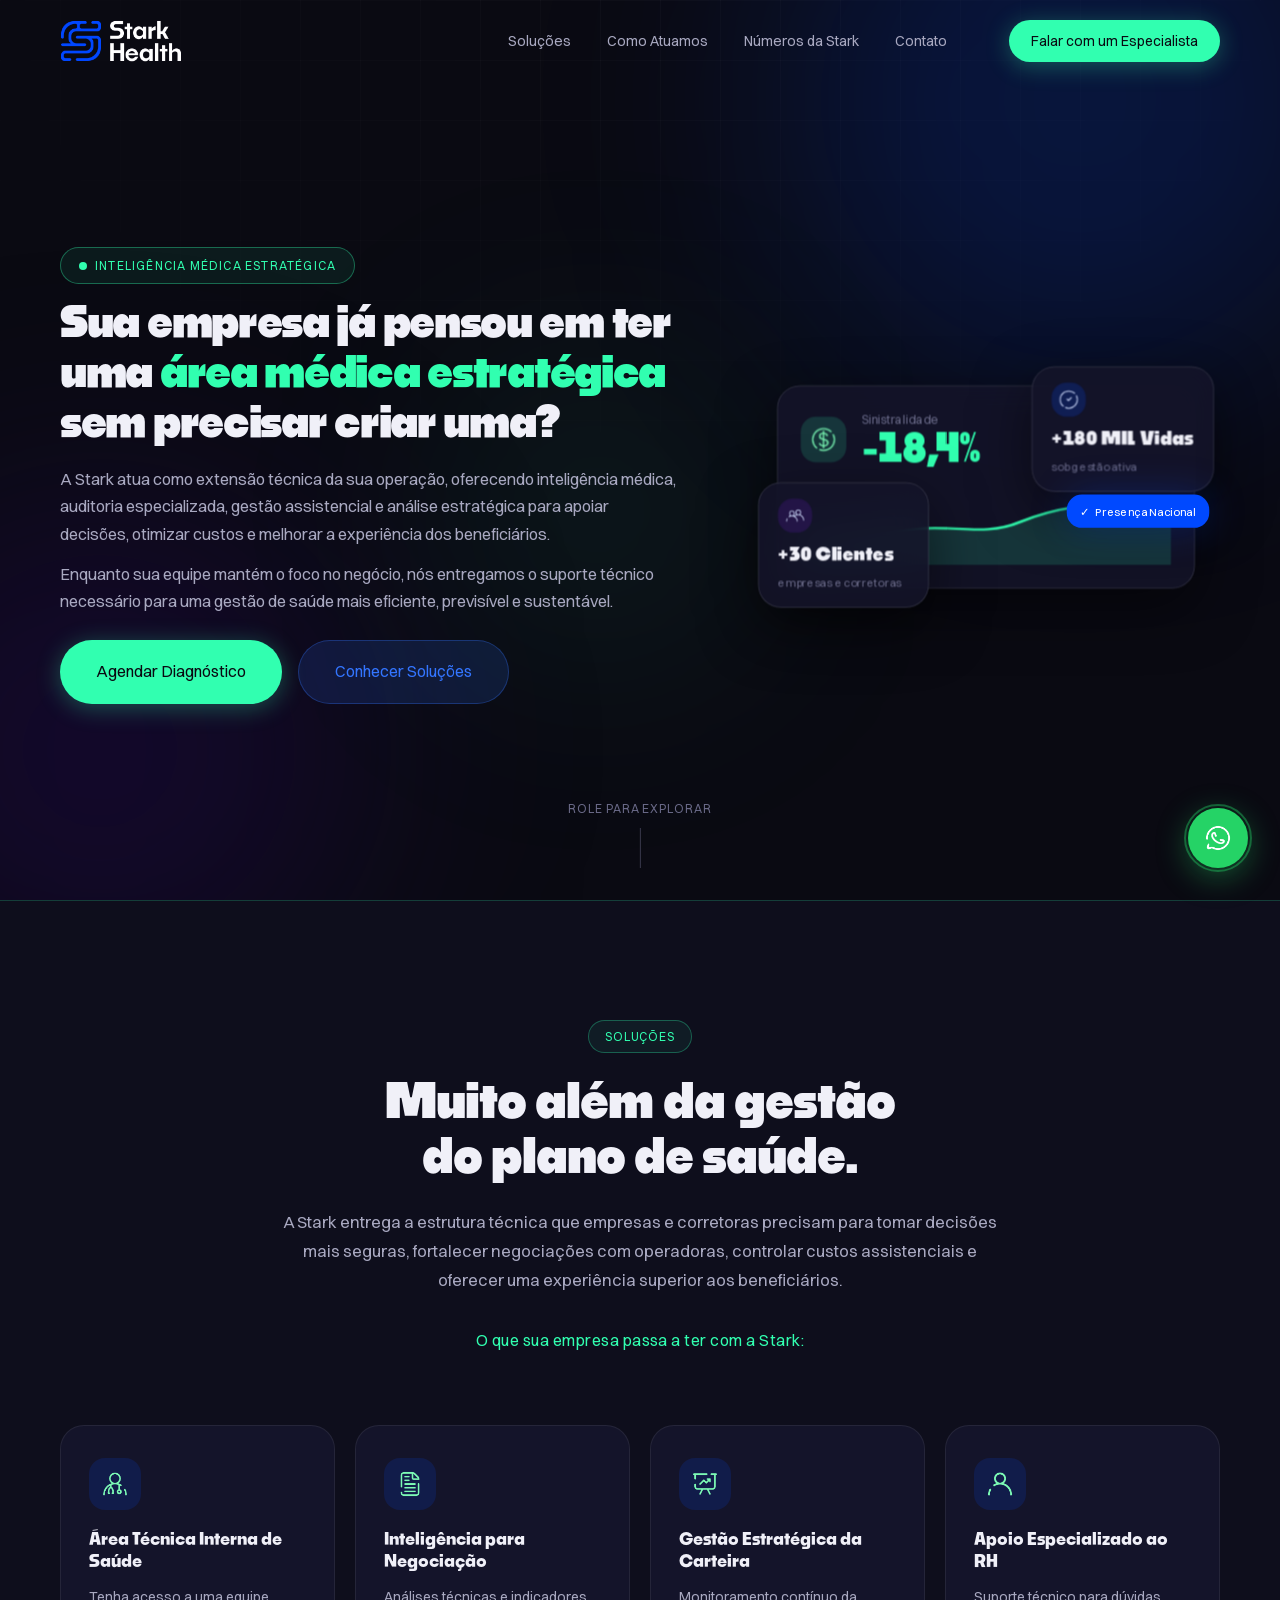
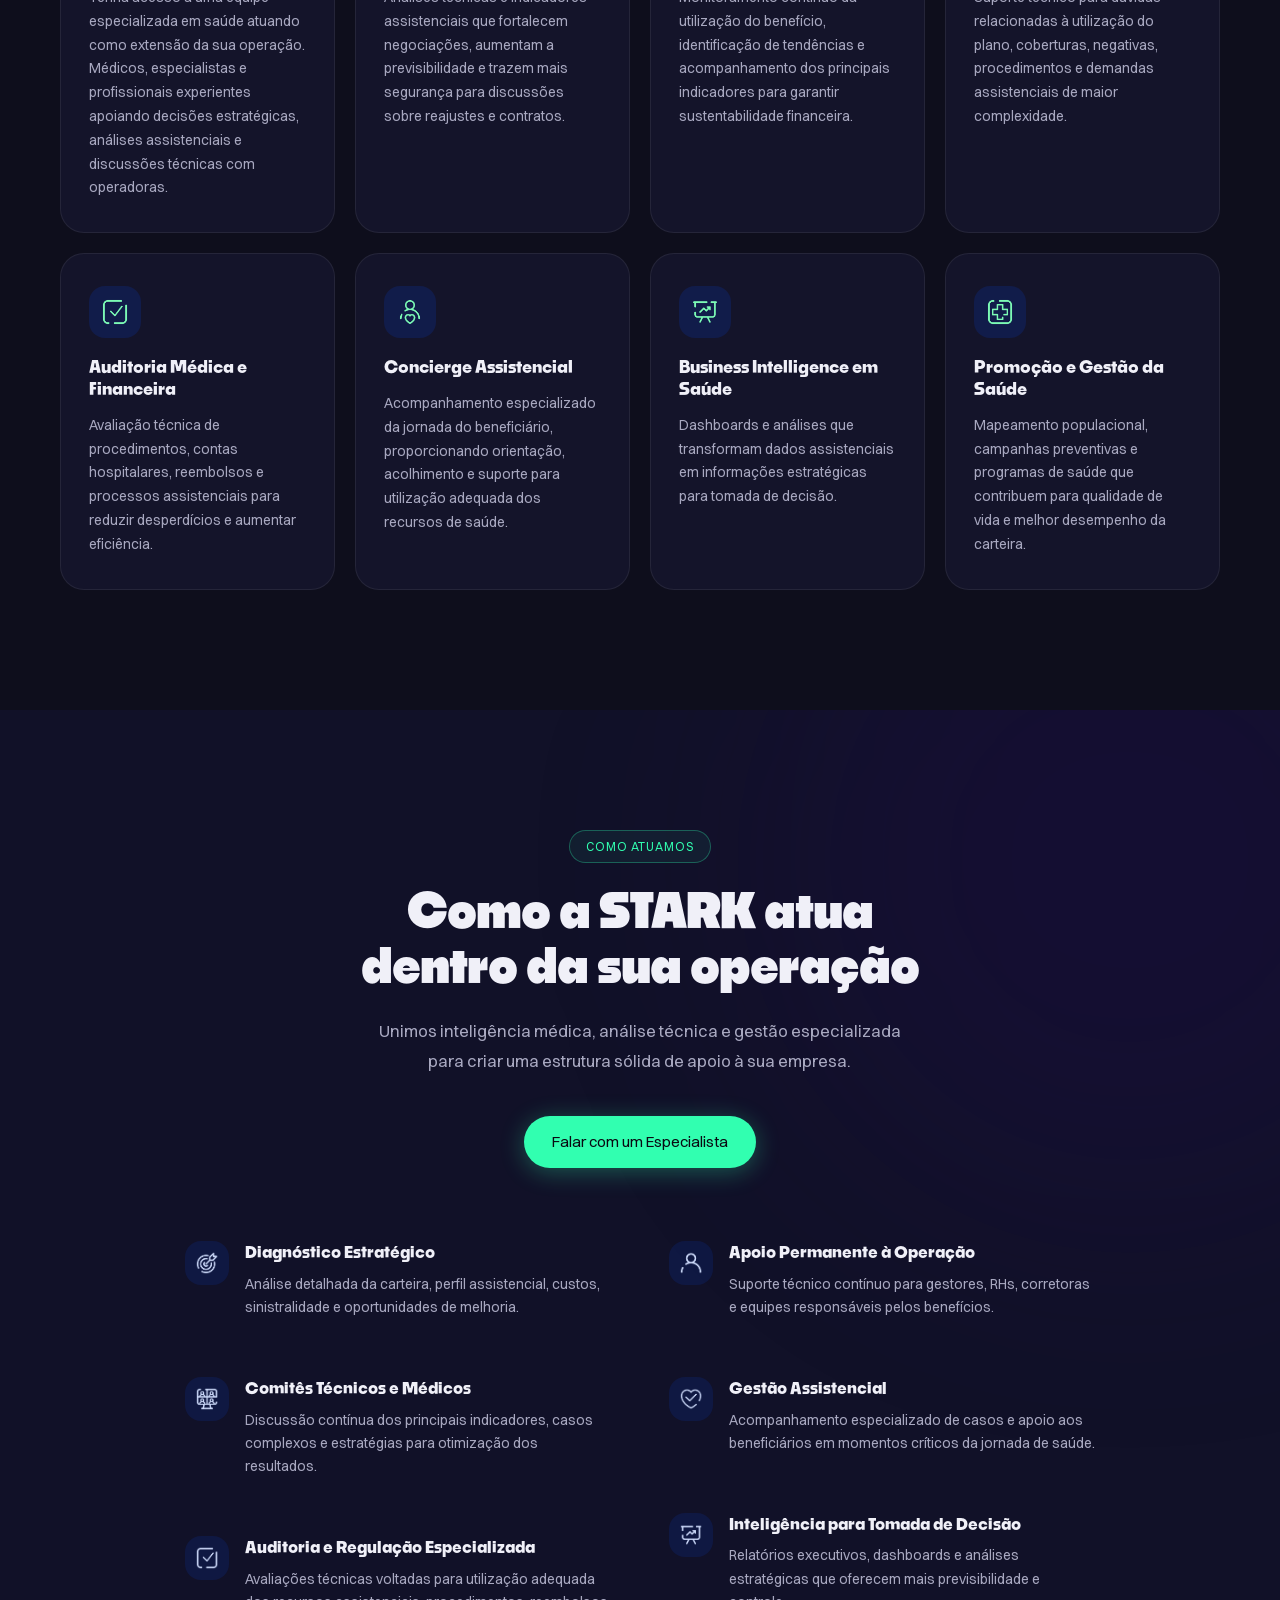
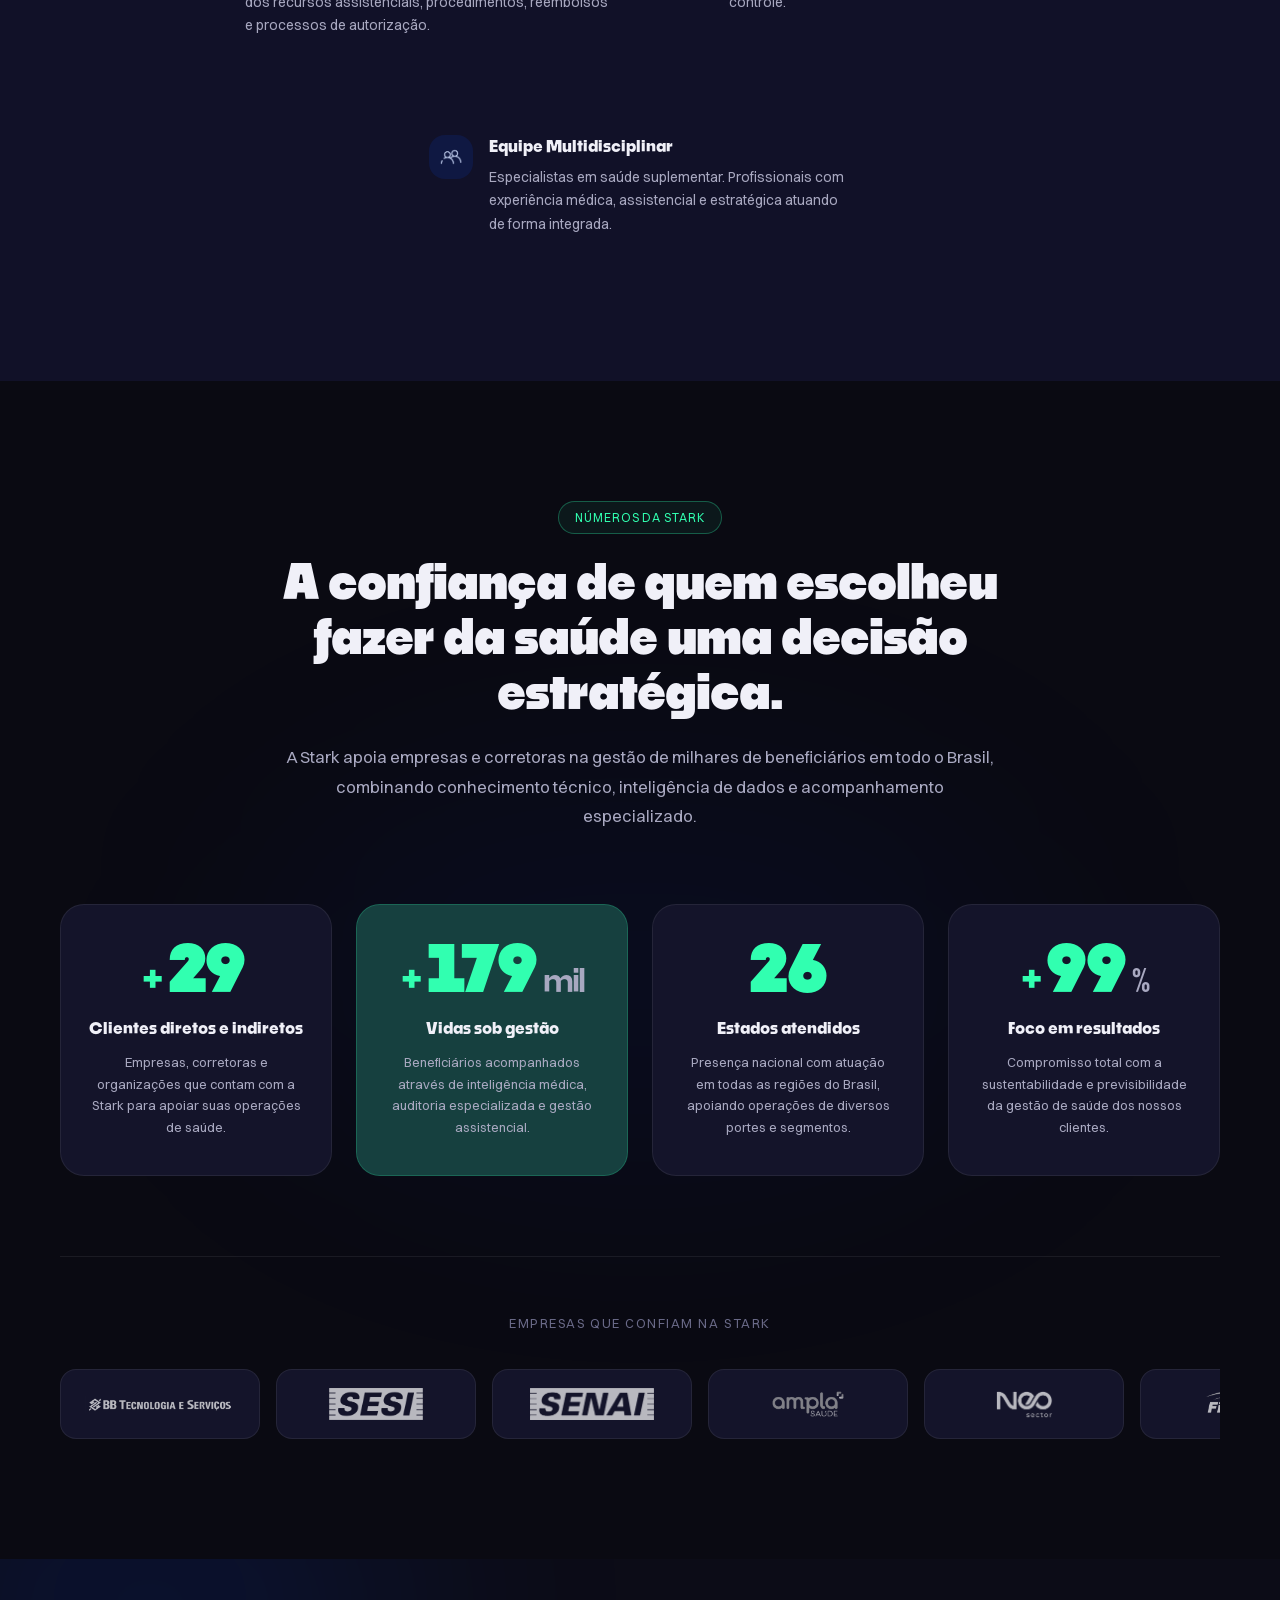
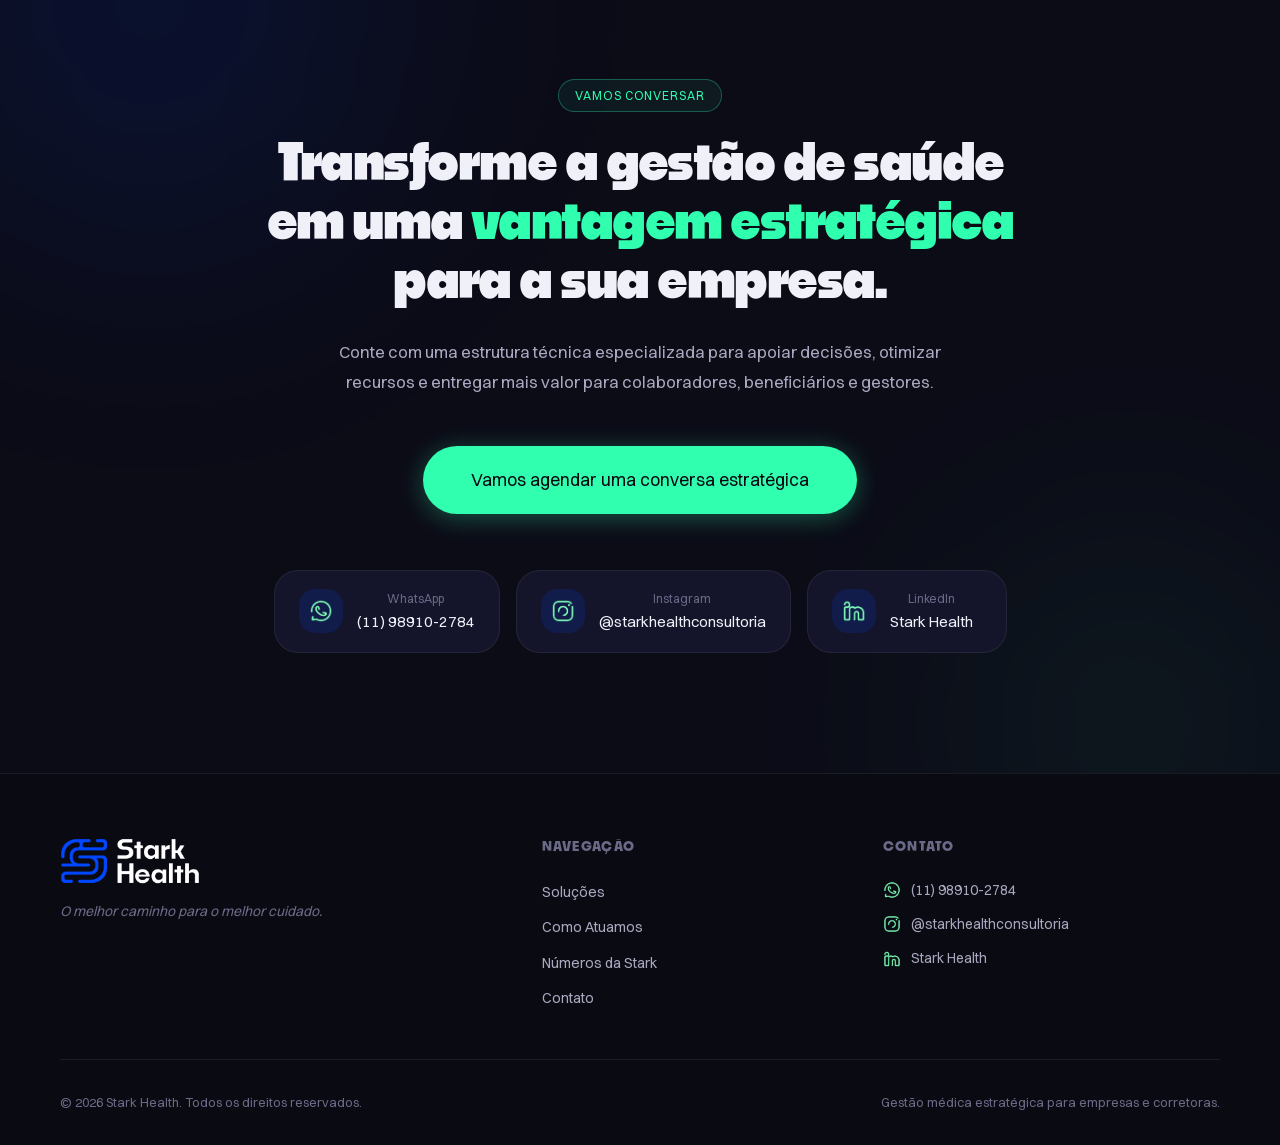
==== commit bd41ff7c: "Ultimo ajuste da série" ====
--- a/index.html
+++ b/index.html
@@ -557,7 +557,7 @@
           <div class="cta-section__contacts" role="list" aria-label="Informações de contato da Stark Health">
             <a href="https://wa.me/5511989102784" target="_blank" rel="noopener noreferrer" class="contact-item"
               id="contact-whatsapp" role="listitem">
-              <div class="contact-item__icon contact-item__icon--green" aria-hidden="true">
+              <div class="contact-item__icon contact-item__icon--blue" aria-hidden="true">
                 <img src="icons/VERDE/WHATSAPP.png" alt="" class="icon-img" style="width:24px;height:24px" />
               </div>
               <div>
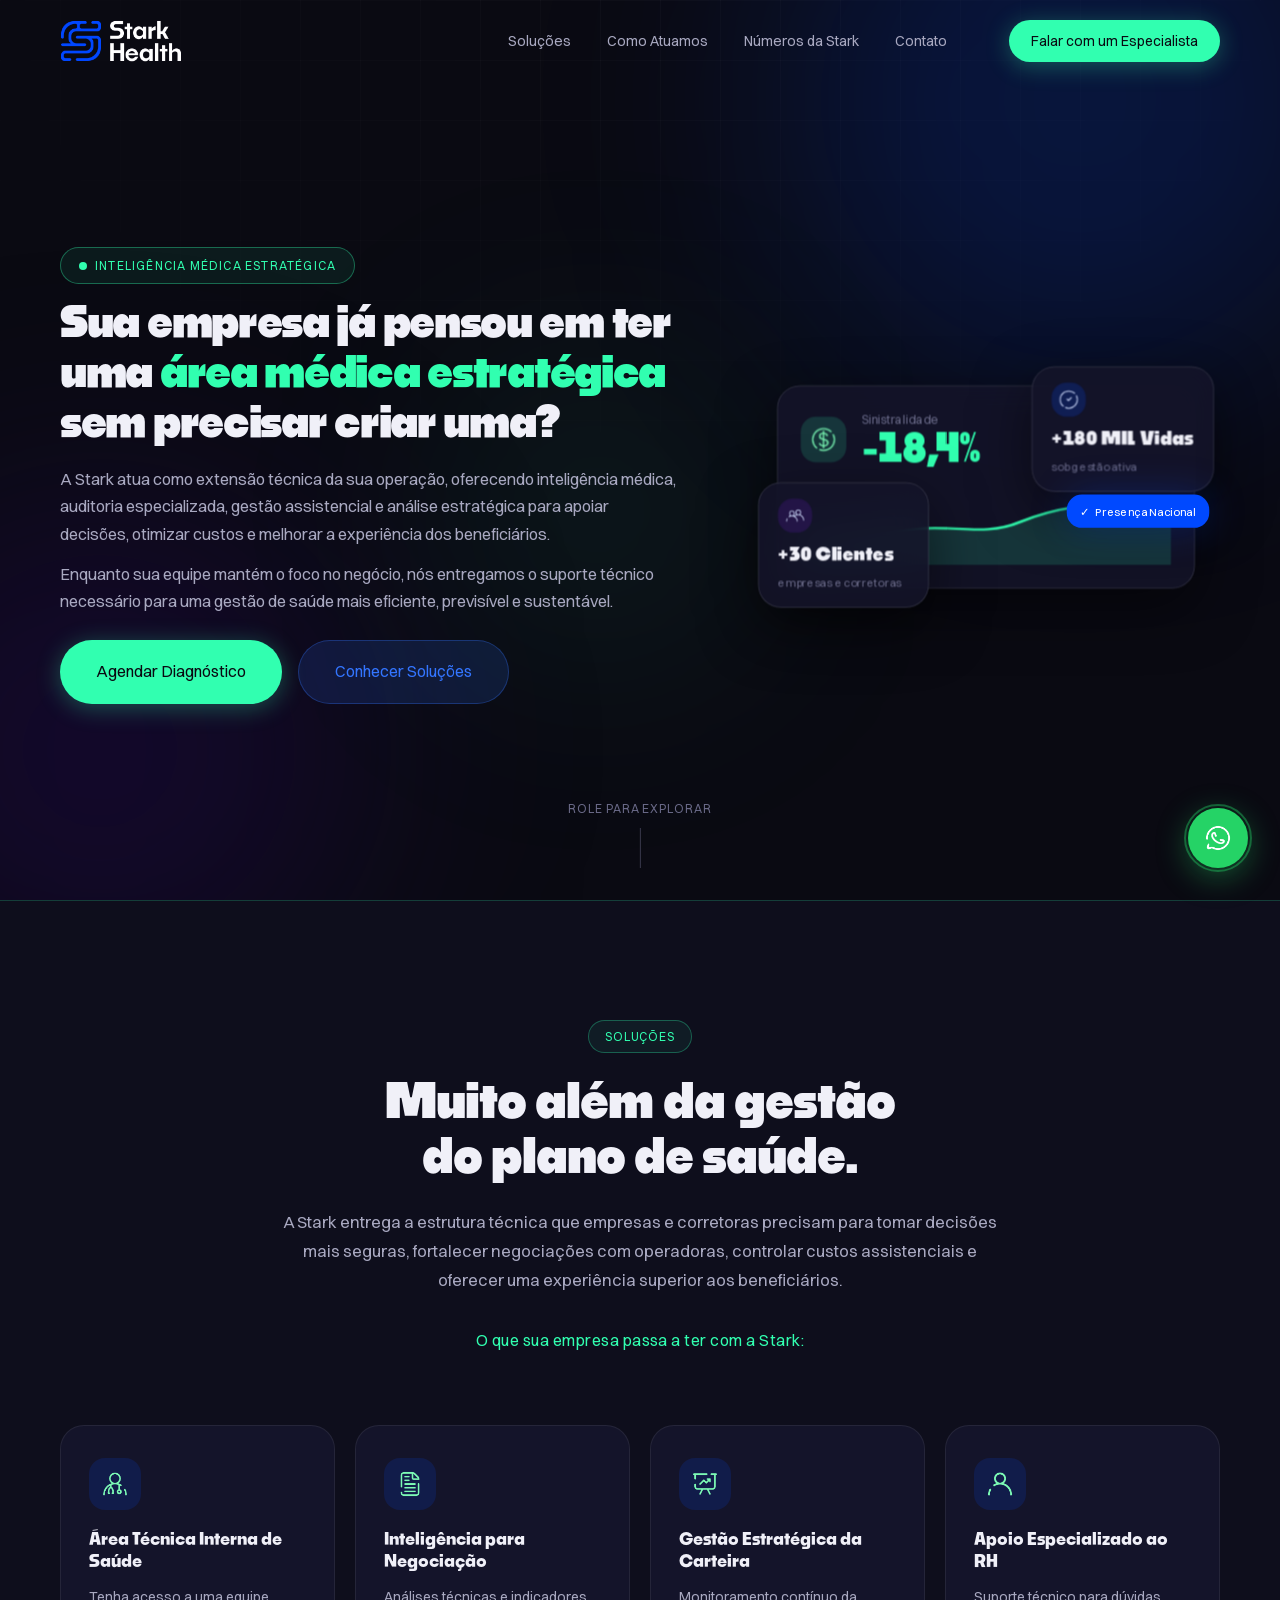
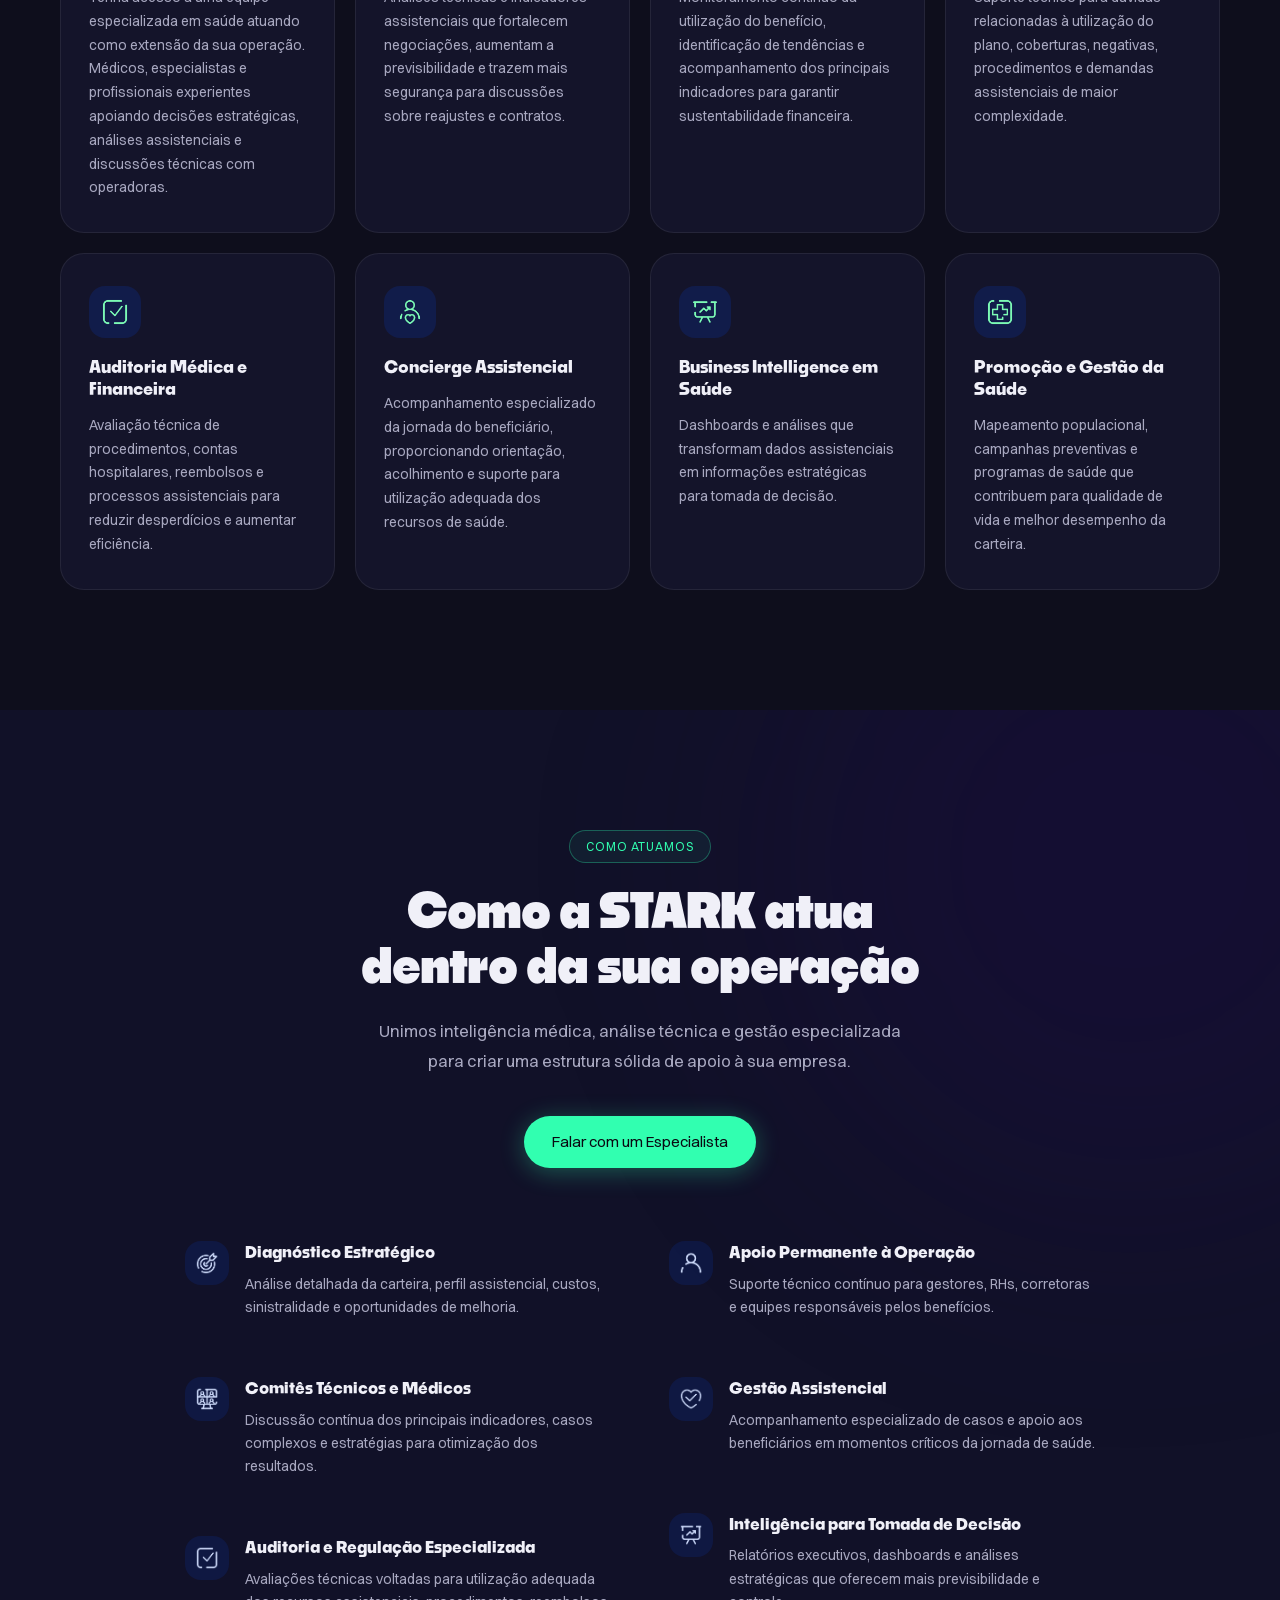
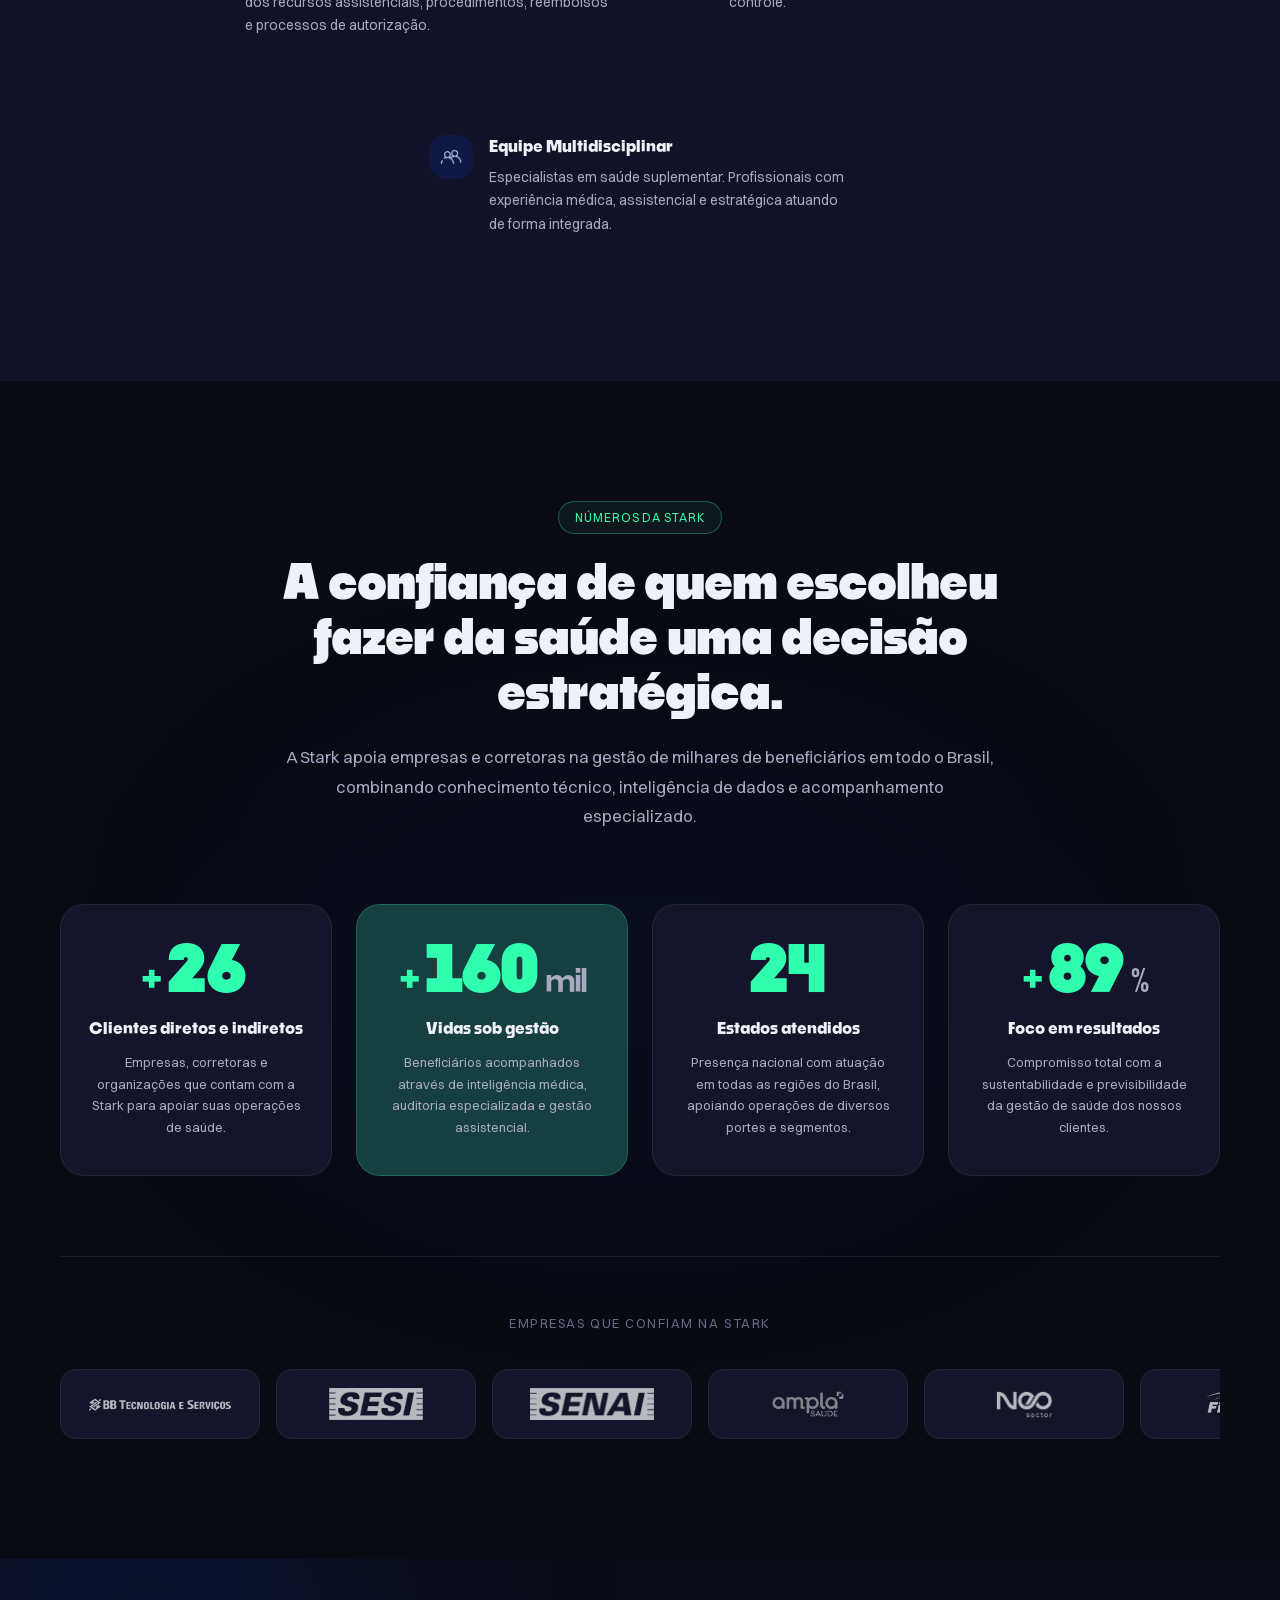
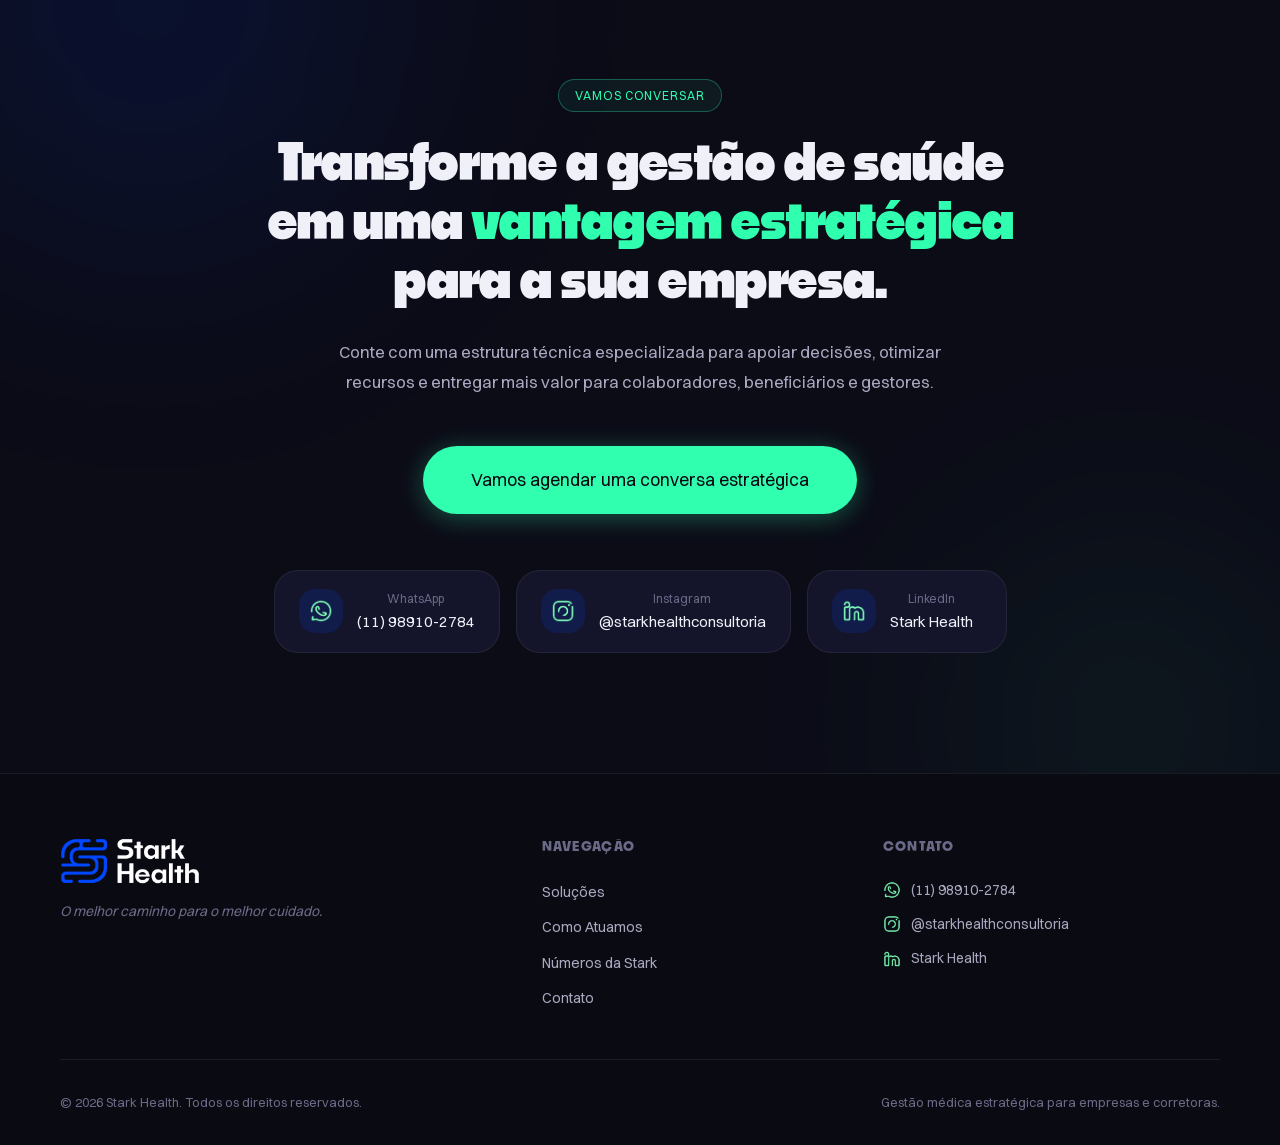
==== commit 0f824d7a: "Menu mobile ajustado" ====
--- a/index.html
+++ b/index.html
@@ -87,6 +87,10 @@
           <li><a href="#numeros" class="header__nav-link" id="nav-numeros">Números da Stark</a></li>
           <li><a href="#contato" class="header__nav-link" id="nav-contato">Contato</a></li>
         </ul>
+        <a href="https://wa.me/5511989102784?text=Olá!%20Gostaria%20de%20falar%20com%20um%20especialista%20da%20Stark%20Health."
+          target="_blank" rel="noopener noreferrer" class="btn btn--primary mobile-cta">
+          Falar com um Especialista
+        </a>
       </nav>
 
       <a href="https://wa.me/5511989102784?text=Olá!%20Gostaria%20de%20falar%20com%20um%20especialista%20da%20Stark%20Health."
--- a/style.css
+++ b/style.css
@@ -140,6 +140,51 @@
 ::selection {
   background: var(--color-green);
   color: var(--color-bg);
+}
+
+/* ─── FORMULÁRIO ─── */
+.form-row {
+  display: grid;
+  grid-template-columns: 1fr;
+  gap: 20px;
+}
+
+@media (min-width: 640px) {
+  .form-row--split {
+    grid-template-columns: 1fr 1fr;
+  }
+}
+
+.form-field {
+  display: flex;
+  flex-direction: column;
+  gap: 6px;
+}
+
+.form-field label {
+  font-size: 0.85rem;
+  font-weight: 600;
+  color: var(--color-text-2);
+}
+
+.form-field input,
+.form-field select,
+.form-field textarea {
+  padding: 14px 18px;
+  border-radius: var(--radius-md);
+  border: 1px solid var(--color-border-2);
+  background: var(--color-surface);
+  color: var(--color-text);
+  font-family: var(--font-body);
+  font-size: 0.95rem;
+  outline: none;
+  transition: border-color var(--trans-base);
+}
+
+.form-field input:focus,
+.form-field select:focus,
+.form-field textarea:focus {
+  border-color: var(--color-blue-mid);
 }
 
 /* ─── FOCUS VISIBLE ─── */
@@ -239,7 +284,10 @@
   transition: all var(--trans-slow);
   position: relative;
   overflow: hidden;
-  white-space: nowrap;
+  white-space: normal;
+  word-break: break-word;
+  max-width: 100%;
+  text-align: center;
 }
 
 .btn::before {
@@ -316,6 +364,13 @@
 .btn--xl {
   padding: 20px 48px;
   font-size: 1.1rem;
+}
+
+@media (max-width: 480px) {
+  .btn--xl {
+    padding: 16px 24px;
+    font-size: 1rem;
+  }
 }
 
 
@@ -457,6 +512,8 @@
   width: 32px;
   padding: 4px;
   margin-left: auto;
+  z-index: 1100;
+  position: relative;
 }
 
 .header__menu-toggle span {
@@ -486,39 +543,85 @@
   }
 }
 
-/* Mobile Nav */
+/* Mobile Nav Overlay */
 @media (max-width: 1023px) {
   .header__nav {
-    display: none;
+    display: flex;
     position: fixed;
     top: 0;
     left: 0;
     right: 0;
     bottom: 0;
-    background: rgba(10, 10, 18, 0.98);
-    backdrop-filter: blur(20px);
-    padding-top: 100px;
-    align-items: flex-start;
+    z-index: 1050;
+    background: rgba(10, 10, 18, 0.97);
+    backdrop-filter: blur(24px) saturate(1.4);
+    -webkit-backdrop-filter: blur(24px) saturate(1.4);
+    padding: 0;
+    align-items: center;
     justify-content: center;
-    flex-direction: column;
+    opacity: 0;
+    visibility: hidden;
+    transition: opacity 0.35s ease, visibility 0.35s ease;
   }
 
   .header__nav.mobile-open {
-    display: flex;
+    opacity: 1;
+    visibility: visible;
   }
 
   .header__nav-list {
     flex-direction: column;
-    gap: 8px;
+    gap: 12px;
     width: 100%;
-    padding: 0 40px;
-    align-items: flex-start;
+    max-width: 320px;
+    padding: 0 24px;
+    align-items: center;
+    text-align: center;
   }
 
   .header__nav-link {
-    font-size: 1.5rem;
+    font-size: 1.6rem;
     font-family: var(--font-heading);
     font-weight: 700;
+    color: var(--color-text-2);
+    padding: 12px 24px;
+    border-radius: var(--radius-md);
+    width: 100%;
+    display: block;
+    transition: all var(--trans-base);
+  }
+
+  .header__nav-link:hover,
+  .header__nav-link:focus {
+    color: var(--color-green);
+    background: rgba(49, 255, 176, 0.06);
+  }
+
+  .header__nav-link::after {
+    display: none;
+  }
+
+  .header__nav-link.active {
+    color: var(--color-green);
+  }
+
+  /* Botão CTA dentro do menu mobile fica visível e centralizado */
+  .header__inner > .btn.btn--sm {
+    display: none;
+  }
+
+  .header__nav .mobile-cta {
+    display: block;
+    margin-top: 16px;
+    width: 100%;
+    max-width: 320px;
+    text-align: center;
+  }
+}
+
+@media (min-width: 1024px) {
+  .header__nav .mobile-cta {
+    display: none;
   }
 }
 
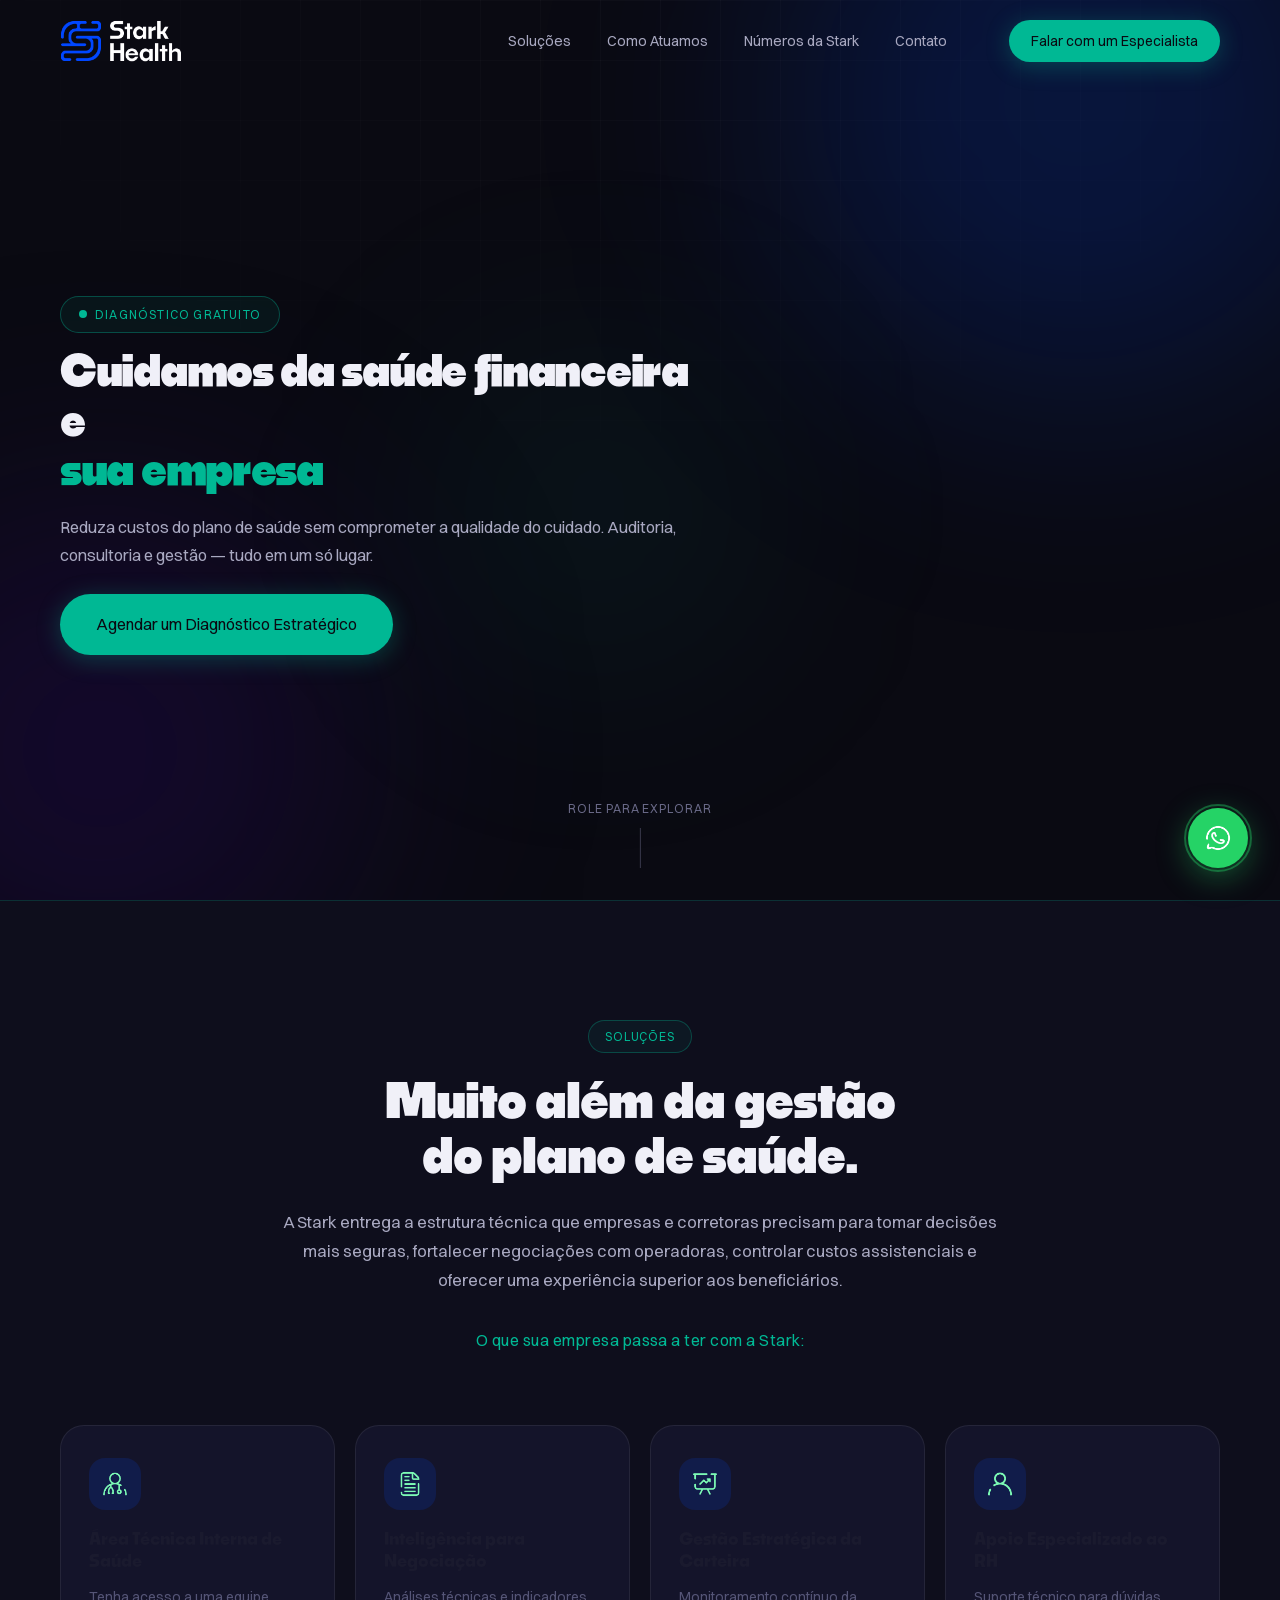
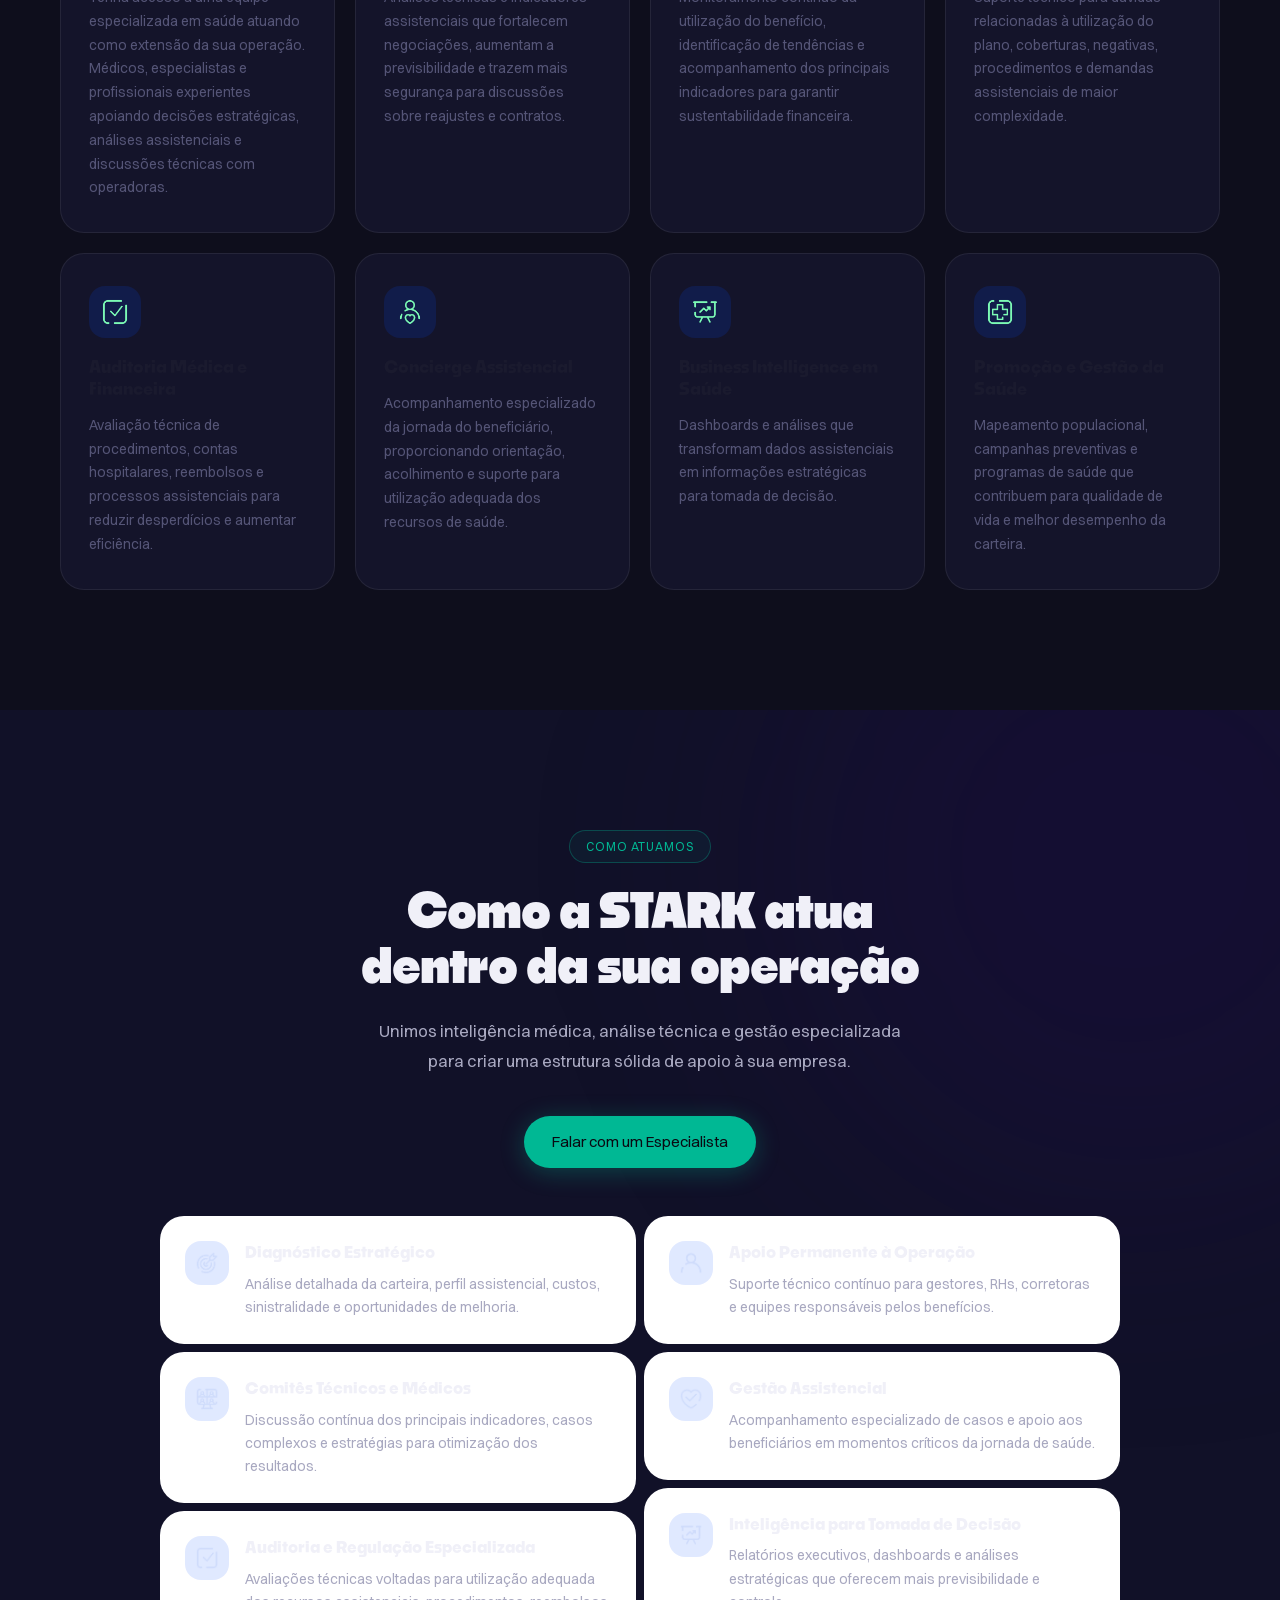
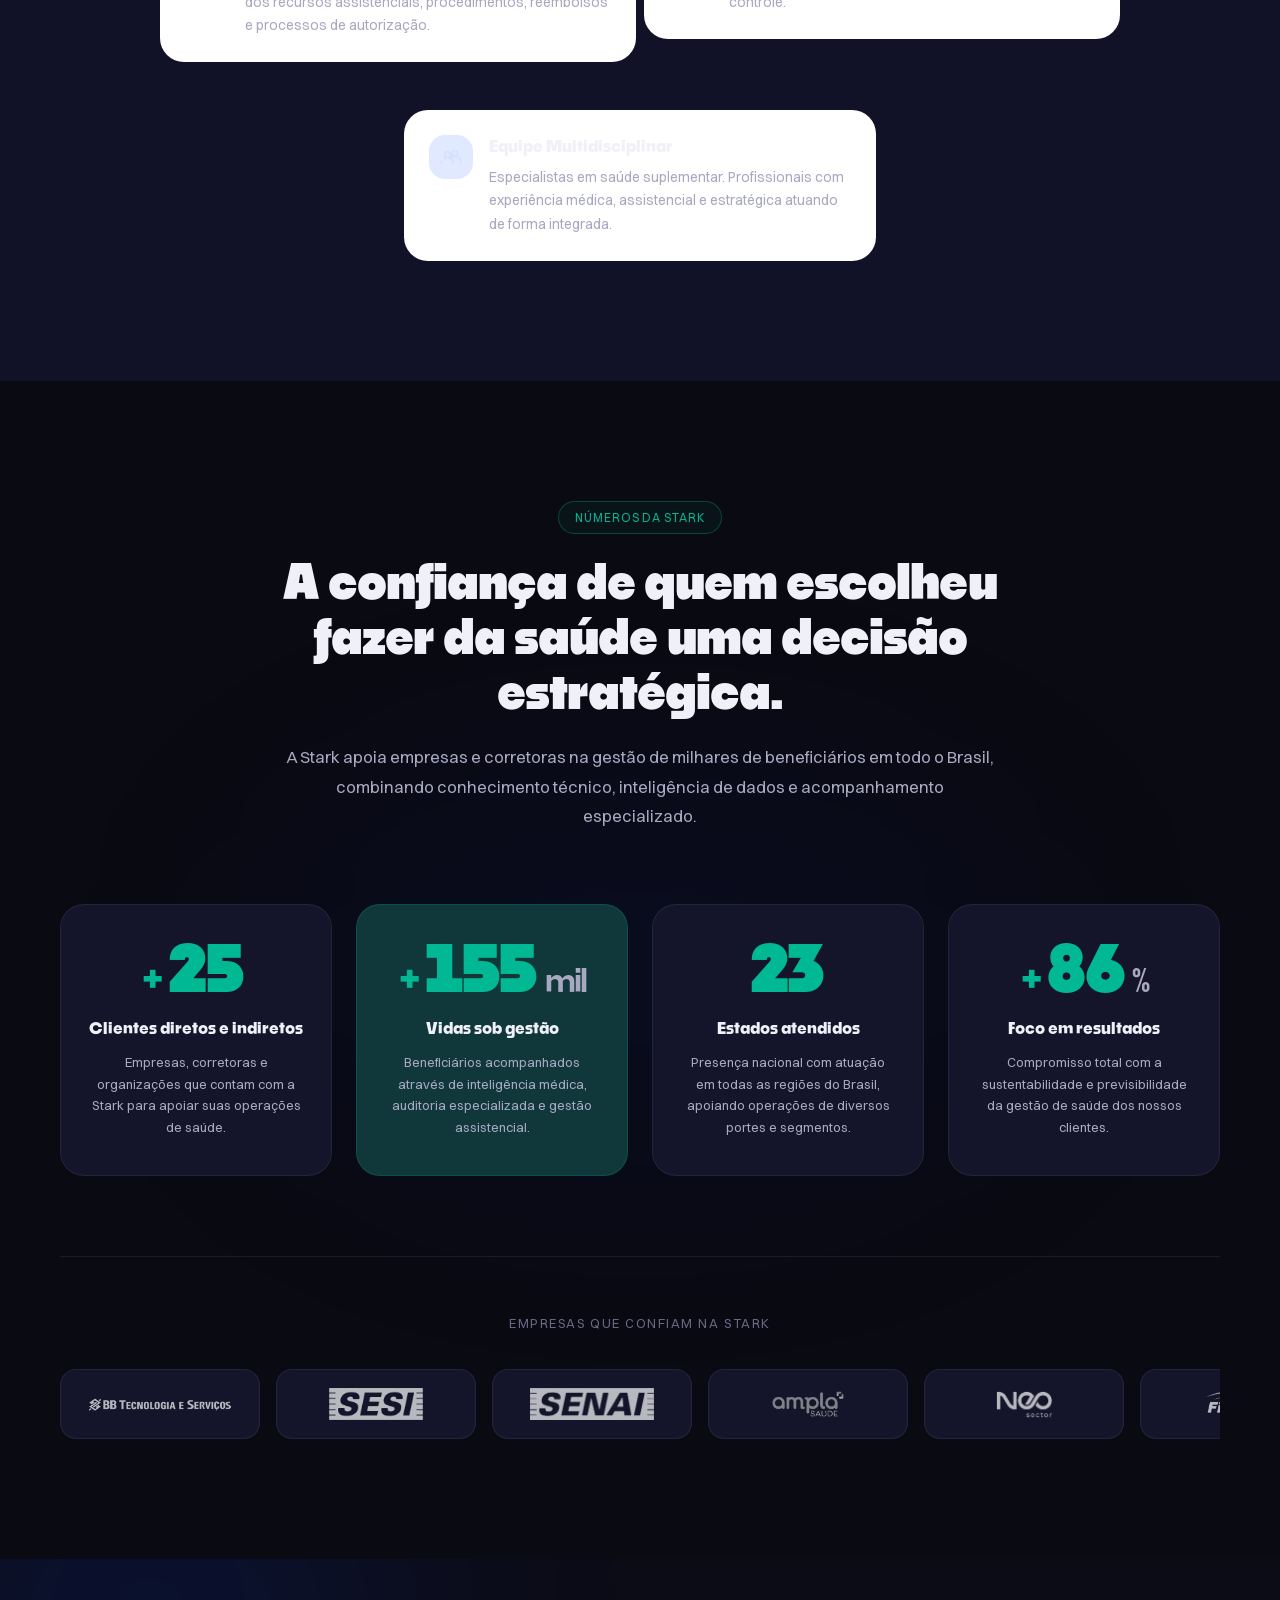
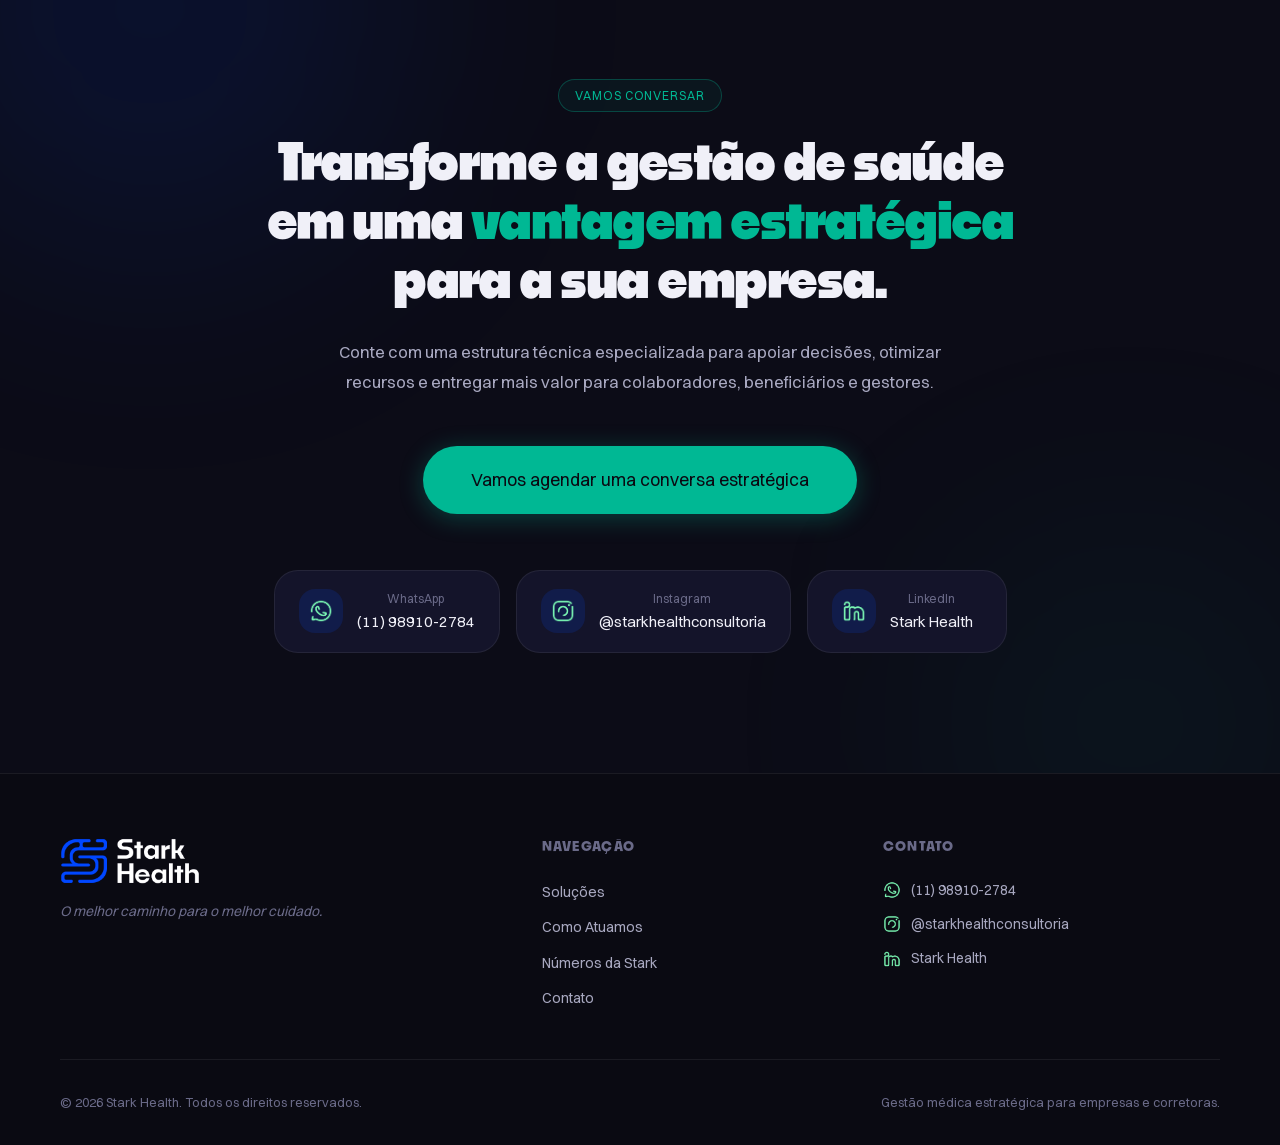
==== commit 8c9a398a: "feat: update hero copy, CTA and replace visual with human image" ====
--- a/index.html
+++ b/index.html
@@ -117,78 +117,29 @@
         <div class="hero__content" data-animate="fade-up">
           <div class="hero__badge" data-animate="fade-down" data-delay="100">
             <span class="hero__badge-dot" aria-hidden="true"></span>
-            Inteligência Médica Estratégica
+            Diagnóstico Gratuito
           </div>
 
           <h1 id="hero-title" class="hero__title" data-animate="fade-up" data-delay="200">
-            Sua empresa já pensou em ter uma
-            <span class="gradient-text">área médica estratégica</span>
-            sem precisar criar uma?
+            Cuidamos da saúde financeira e<br />
+            <span class="gradient-text">sua empresa</span>
           </h1>
 
           <p class="hero__subtitle" data-animate="fade-up" data-delay="350">
-            A Stark atua como extensão técnica da sua operação, oferecendo inteligência médica, auditoria especializada,
-            gestão assistencial e análise estratégica para apoiar decisões, otimizar custos e melhorar a experiência dos
-            beneficiários.
+            Reduza custos do plano de saúde sem comprometer a qualidade do cuidado. Auditoria, consultoria e gestão — tudo em um só lugar.
           </p>
-          <p class="hero__subtitle" data-animate="fade-up" data-delay="420">
-            Enquanto sua equipe mantém o foco no negócio, nós entregamos o suporte técnico necessário para uma gestão de
-            saúde mais eficiente, previsível e sustentável.
-          </p>
 
           <div class="hero__ctas" data-animate="fade-up" data-delay="500">
-            <a href="https://wa.me/5511989102784?text=Olá!%20Gostaria%20de%20agendar%20um%20diagnóstico%20com%20a%20Stark%20Health."
-              target="_blank" rel="noopener noreferrer" class="btn btn--primary btn--lg" id="cta-hero-primary">
-              Agendar Diagnóstico
-            </a>
-            <a href="#solucoes" class="btn btn--outline btn--lg btn--hero-secondary" id="cta-hero-secondary">
-              Conhecer Soluções
+            <a href="formulario.html" class="btn btn--primary btn--lg" id="cta-hero-primary">
+              Agendar um Diagnóstico Estratégico
             </a>
           </div>
         </div>
 
         <div class="hero__visual" data-animate="fade-left" data-delay="300" aria-hidden="true">
-          <div class="hero__card-stack">
-            <div class="hero__card hero__card--main">
-              <div class="hero__card-header">
-                <div class="hero__card-icon hero__card-icon--green">
-                  <img src="icons/VERDE/FINANCEIRO.png" alt="" class="icon-img" style="width:28px;height:28px" />
-                </div>
-                <div>
-                  <div class="hero__card-label">Sinistralidade</div>
-                  <div class="hero__card-value text-green">-18,4%</div>
-                </div>
-              </div>
-              <div class="hero__chart" aria-label="Gráfico de redução de sinistralidade">
-                <svg width="100%" height="80" viewBox="0 0 220 80" preserveAspectRatio="none">
-                  <path d="M0,60 C30,55 50,45 70,42 C90,38 110,50 130,35 C150,20 170,15 220,10" fill="none"
-                    stroke="#31ffb0" stroke-width="2.5" stroke-linecap="round" />
-                  <path d="M0,60 C30,55 50,45 70,42 C90,38 110,50 130,35 C150,20 170,15 220,10 L220,80 L0,80 Z"
-                    fill="rgba(49, 255, 176, 0.15)" />
-                </svg>
-              </div>
-            </div>
-
-            <div class="hero__card hero__card--mini hero__card--top-right">
-              <div class="hero__card-icon hero__card-icon--blue">
-                <img src="icons/AZUL_CLARO/RELÓGIO.png" alt="" class="icon-img" style="width:22px;height:22px" />
-              </div>
-              <div class="hero__card-mini-text">+180 MIL Vidas</div>
-              <div class="hero__card-mini-sub">sob gestão ativa</div>
-            </div>
-
-            <div class="hero__card hero__card--mini hero__card--bottom-left">
-              <div class="hero__card-icon hero__card-icon--purple">
-                <img src="icons/AZUL_CLARO/EQUIPE.png" alt="" class="icon-img" style="width:22px;height:22px" />
-              </div>
-              <div class="hero__card-mini-text">+30 Clientes</div>
-              <div class="hero__card-mini-sub">empresas e corretoras</div>
-            </div>
-
-            <div class="hero__stat-badge hero__stat-badge--1">
-              <span class="hero__stat-num">✓</span>
-              <span>Presença Nacional</span>
-            </div>
+          <div class="hero__image-wrapper">
+            <img src="newImages/Imagem de capa do site Stark Health.webp" alt="" class="hero__image" />
+            <div class="hero__image-overlay"></div>
           </div>
         </div>
       </div>
--- a/style.css
+++ b/style.css
@@ -4,6 +4,72 @@
    =================================================== */
 
 /* ─── FONTES PAGAS: Noka + Switzer ─── */
+
+/* Light / Hybrid Theme Variables */
+:root {
+  --color-bg-light: #f5f5f0;
+  --color-surface-light: #ffffff;
+  --color-text-light: #1a1a2e;
+  --color-text-2-light: #555577;
+  --color-text-3-light: #8888aa;
+  --color-border-light: rgba(0, 0, 0, 0.07);
+  --color-border-2-light: rgba(0, 0, 0, 0.12);
+  --color-accent-green: #00b894;
+  --color-accent-green-glow: rgba(0, 184, 148, 0.15);
+  --color-accent-blue: #0055ff;
+  --color-accent-blue-mid: #3375ff;
+  --color-accent-blue-glow: rgba(0, 85, 255, 0.20);
+  --shadow-sm-light: 0 2px 8px rgba(0, 0, 0, 0.06);
+  --shadow-md-light: 0 8px 32px rgba(0, 0, 0, 0.08);
+  --shadow-lg-light: 0 20px 60px rgba(0, 0, 0, 0.10);
+}
+
+.theme-light {
+  --color-bg: var(--color-bg-light);
+  --color-surface: var(--color-surface-light);
+  --color-text: var(--color-text-light);
+  --color-text-2: var(--color-text-2-light);
+  --color-text-3: var(--color-text-3-light);
+  --color-border: var(--color-border-light);
+  --color-border-2: var(--color-border-2-light);
+  --shadow-sm: var(--shadow-sm-light);
+  --shadow-md: var(--shadow-md-light);
+  --shadow-lg: var(--shadow-lg-light);
+}
+
+/* Light / Hybrid Theme Utilities */
+.solution-card,
+.process__step {
+  background: var(--color-surface-light);
+  border-color: var(--color-border-light);
+}
+
+.solution-card .solution-card__title,
+.process__step-title {
+  color: var(--color-text-light);
+}
+
+.solution-card .solution-card__desc,
+.process__step-desc {
+  color: var(--color-text-2-light);
+}
+
+.section-badge {
+  border-color: rgba(0, 184, 148, 0.3);
+  background: rgba(0, 184, 148, 0.06);
+  color: var(--color-accent-green);
+}
+
+.btn--primary {
+  background: var(--color-accent-green);
+  color: var(--color-bg);
+}
+
+.btn--outline {
+  color: var(--color-text);
+  border-color: var(--color-border-2);
+}
+
 @import url('fonts/Noka/noka.css');
 @import url('fonts/Switzer/switzer.css');
 
@@ -19,9 +85,9 @@
   --color-border-2: rgba(255, 255, 255, 0.12);
 
   /* Brand Accent */
-  --color-green: #31ffb0;
-  --color-green-glow: rgba(49, 255, 176, 0.15);
-  --color-blue: #0049ff;
+  --color-green: #00b894;
+  --color-green-glow: rgba(0, 184, 148, 0.15);
+  --color-blue: #0055ff;
   --color-blue-mid: #3375ff;
   --color-blue-glow: rgba(0, 73, 255, 0.20);
   --color-purple: #26065d;
@@ -35,11 +101,11 @@
   --color-text-inv: #0a0a12;
 
   /* Gradients replaced by Solid Colors */
-  --grad-primary: #0049ff;
-  --grad-green-blue: #31ffb0;
+  --grad-primary: #0055ff;
+  --grad-green-blue: #00b894;
   --grad-hero: #0a0a12;
   --grad-card: #14142a;
-  --grad-text: #31ffb0;
+  --grad-text: #00b894;
 
   /* Typography */
   --font-heading: 'Noka', system-ui, sans-serif;
@@ -62,7 +128,7 @@
   --shadow-md: 0 8px 32px rgba(0, 0, 0, 0.4);
   --shadow-lg: 0 20px 60px rgba(0, 0, 0, 0.5);
   --shadow-glow-blue: 0 0 40px rgba(0, 73, 255, 0.25);
-  --shadow-glow-green: 0 0 40px rgba(49, 255, 176, 0.20);
+  --shadow-glow-green: 0 0 40px rgba(0, 184, 148, 0.20);
 
   /* Transitions */
   --trans-fast: 150ms ease;
@@ -244,8 +310,8 @@
   gap: 8px;
   padding: 6px 16px;
   border-radius: var(--radius-full);
-  border: 1px solid rgba(49, 255, 176, 0.3);
-  background: rgba(49, 255, 176, 0.06);
+  border: 1px solid rgba(0, 184, 148, 0.3);
+  background: rgba(0, 184, 148, 0.06);
   color: var(--color-green);
   font-size: 12px;
   font-weight: 600;
@@ -309,12 +375,12 @@
   color: var(--color-bg);
   font-size: 0.95rem;
   padding: 14px 28px;
-  box-shadow: 0 4px 24px rgba(49, 255, 176, 0.3);
+  box-shadow: 0 4px 24px rgba(0, 184, 148, 0.3);
 }
 
 .btn--primary:hover {
   transform: translateY(-2px);
-  box-shadow: 0 8px 32px rgba(49, 255, 176, 0.45);
+  box-shadow: 0 8px 32px rgba(0, 184, 148, 0.45);
 }
 
 .btn--primary:active {
@@ -333,7 +399,7 @@
   border-color: var(--color-green);
   color: var(--color-green);
   transform: translateY(-2px);
-  box-shadow: 0 4px 20px rgba(49, 255, 176, 0.15);
+  box-shadow: 0 4px 20px rgba(0, 184, 148, 0.15);
 }
 
 .btn--hero-secondary {
@@ -547,6 +613,7 @@
 @media (max-width: 1023px) {
   .header__nav {
     display: flex;
+    flex-direction: column;
     position: fixed;
     top: 0;
     left: 0;
@@ -571,30 +638,35 @@
 
   .header__nav-list {
     flex-direction: column;
-    gap: 12px;
+    gap: 4px;
     width: 100%;
-    max-width: 320px;
+    max-width: 360px;
     padding: 0 24px;
-    align-items: center;
-    text-align: center;
+    list-style: none;
+  }
+
+  .header__nav-list li {
+    width: 100%;
   }
 
   .header__nav-link {
-    font-size: 1.6rem;
+    font-size: 1.25rem;
     font-family: var(--font-heading);
-    font-weight: 700;
+    font-weight: 600;
     color: var(--color-text-2);
-    padding: 12px 24px;
+    padding: 14px 24px;
     border-radius: var(--radius-md);
     width: 100%;
     display: block;
+    text-align: center;
+    letter-spacing: 0.03em;
     transition: all var(--trans-base);
   }
 
   .header__nav-link:hover,
   .header__nav-link:focus {
     color: var(--color-green);
-    background: rgba(49, 255, 176, 0.06);
+    background: rgba(0, 184, 148, 0.06);
   }
 
   .header__nav-link::after {
@@ -612,9 +684,9 @@
 
   .header__nav .mobile-cta {
     display: block;
-    margin-top: 16px;
+    margin-top: 24px;
     width: 100%;
-    max-width: 320px;
+    max-width: 360px;
     text-align: center;
   }
 }
@@ -669,7 +741,7 @@
 .hero__bg-glow--3 {
   width: 300px;
   height: 300px;
-  background: rgba(49, 255, 176, 0.08);
+  background: rgba(0, 184, 148, 0.08);
   top: 40%;
   left: 35%;
   animation: glowPulse 6s ease-in-out infinite alternate;
@@ -763,8 +835,8 @@
   gap: 8px;
   padding: 8px 18px;
   border-radius: var(--radius-full);
-  border: 1px solid rgba(49, 255, 176, 0.35);
-  background: rgba(49, 255, 176, 0.07);
+  border: 1px solid rgba(0, 184, 148, 0.35);
+  background: rgba(0, 184, 148, 0.07);
   color: var(--color-green);
   font-size: 12px;
   font-weight: 600;
@@ -852,8 +924,8 @@
 }
 
 .hero__tag:hover {
-  border-color: rgba(49, 255, 176, 0.3);
-  background: rgba(49, 255, 176, 0.05);
+  border-color: rgba(0, 184, 148, 0.3);
+  background: rgba(0, 184, 148, 0.05);
   color: var(--color-text);
 }
 
@@ -943,7 +1015,7 @@
 }
 
 .hero__card-icon--green {
-  background: rgba(49, 255, 176, 0.15);
+  background: rgba(0, 184, 148, 0.15);
   color: var(--color-green);
 }
 
@@ -1114,7 +1186,7 @@
   content: '';
   position: absolute;
   inset: 0;
-  background: rgba(49, 255, 176, 0.04);
+  background: rgba(0, 184, 148, 0.04);
   opacity: 0;
   transition: opacity var(--trans-base);
   border-radius: inherit;
@@ -1122,8 +1194,8 @@
 
 .solution-card:hover {
   transform: translateY(-6px);
-  border-color: rgba(49, 255, 176, 0.25);
-  box-shadow: 0 20px 50px rgba(0, 0, 0, 0.3), 0 0 30px rgba(49, 255, 176, 0.08);
+  border-color: rgba(0, 184, 148, 0.25);
+  box-shadow: 0 20px 50px rgba(0, 0, 0, 0.3), 0 0 30px rgba(0, 184, 148, 0.08);
 }
 
 .solution-card:hover::before {
@@ -1144,7 +1216,7 @@
 }
 
 .solution-card:hover .solution-card__icon {
-  background: rgba(49, 255, 176, 0.15);
+  background: rgba(0, 184, 148, 0.15);
   color: var(--color-green);
   transform: scale(1.05);
 }
@@ -1304,7 +1376,7 @@
 }
 
 .process__step:hover .process__step-icon {
-  background: rgba(49, 255, 176, 0.12);
+  background: rgba(0, 184, 148, 0.12);
   color: var(--color-green);
 }
 
@@ -1388,7 +1460,7 @@
 
 .numbers__stat:hover {
   transform: translateY(-6px);
-  border-color: rgba(49, 255, 176, 0.2);
+  border-color: rgba(0, 184, 148, 0.2);
   box-shadow: 0 20px 50px rgba(0, 0, 0, 0.3);
 }
 
@@ -1397,7 +1469,7 @@
 }
 
 .numbers__stat--featured {
-  border-color: rgba(49, 255, 176, 0.3);
+  border-color: rgba(0, 184, 148, 0.3);
   background: rgba(20, 40, 50, 0.9);
 }
 
@@ -1406,7 +1478,7 @@
   position: absolute;
   inset: -1px;
   border-radius: var(--radius-lg);
-  background: rgba(49, 255, 176, 0.4);
+  background: rgba(0, 184, 148, 0.4);
   z-index: -1;
   opacity: 0.3;
 }
@@ -1596,7 +1668,7 @@
   position: absolute;
   width: 400px;
   height: 400px;
-  background: rgba(49, 255, 176, 0.05);
+  background: rgba(0, 184, 148, 0.05);
   bottom: -150px;
   right: -50px;
   border-radius: 50%;
@@ -1668,7 +1740,7 @@
 }
 
 .contact-item__icon--green {
-  background: rgba(49, 255, 176, 0.15);
+  background: rgba(0, 184, 148, 0.15);
   color: var(--color-green);
 }
 
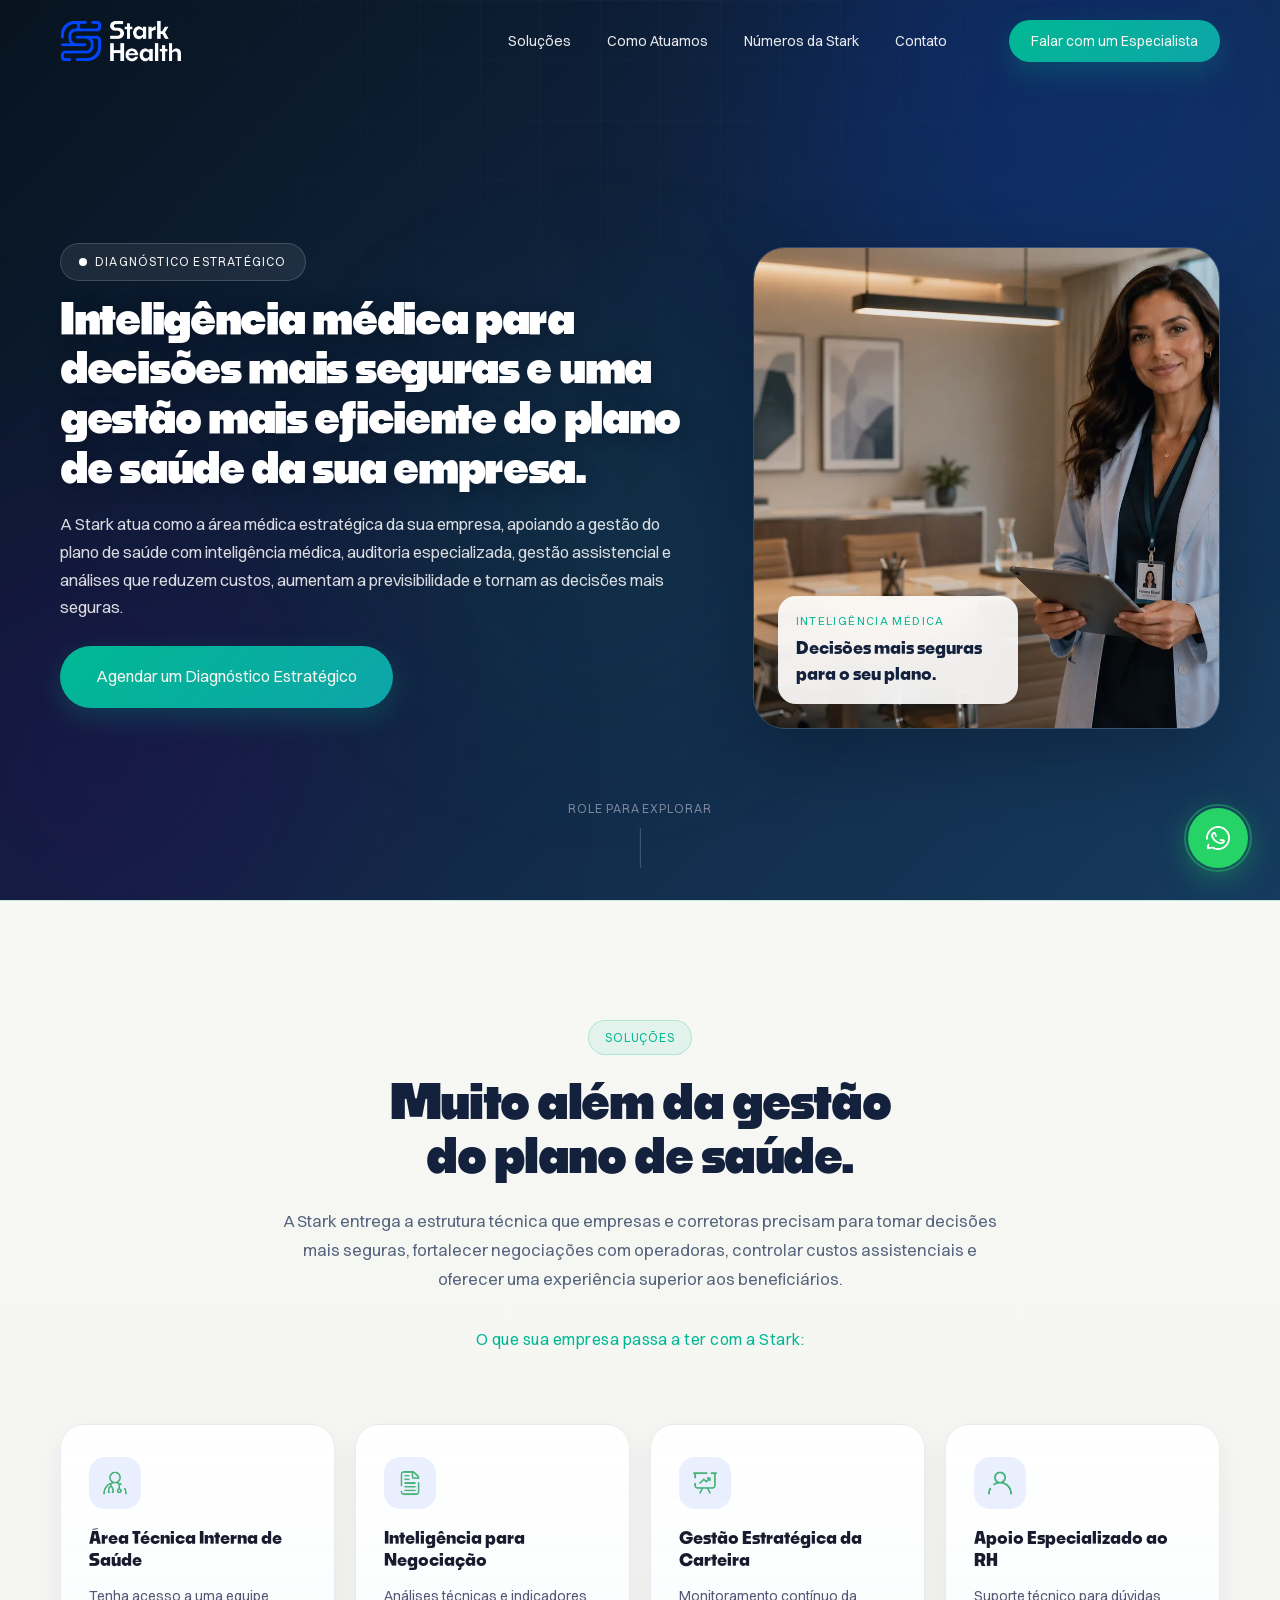
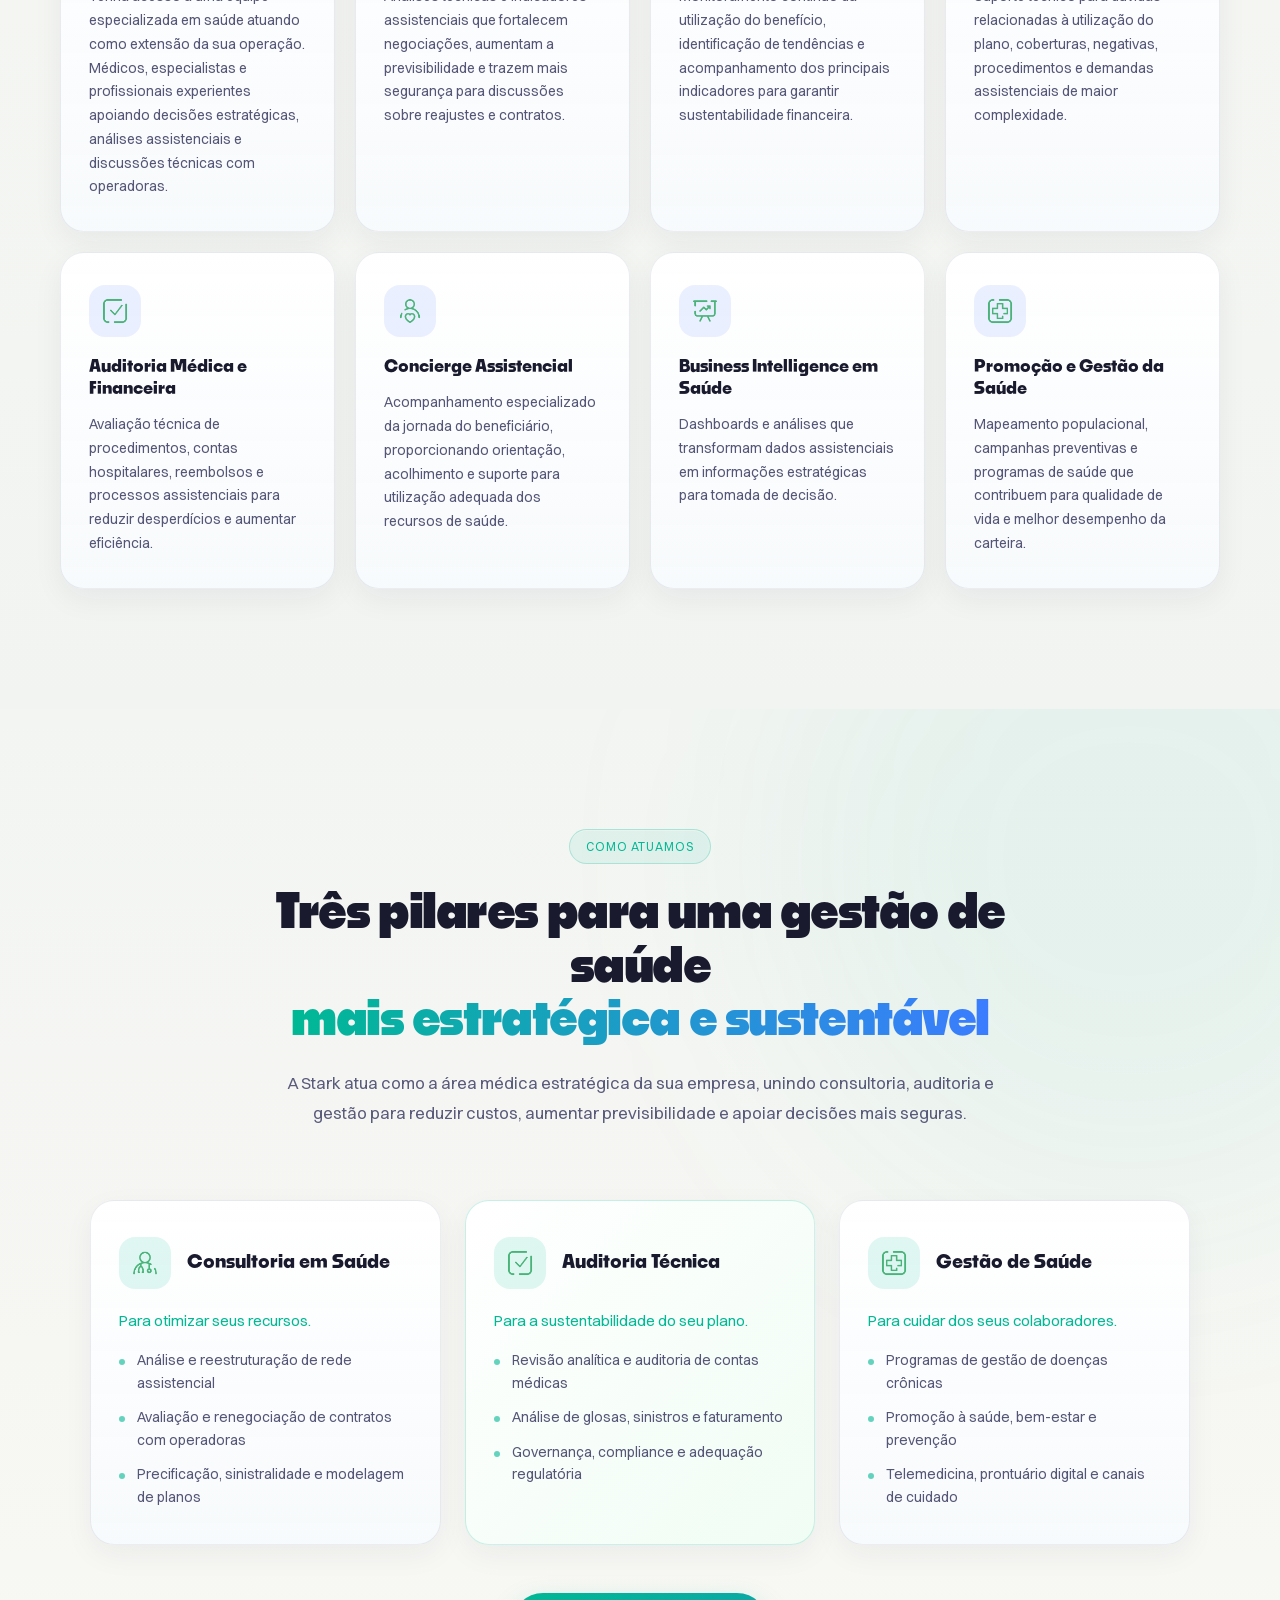
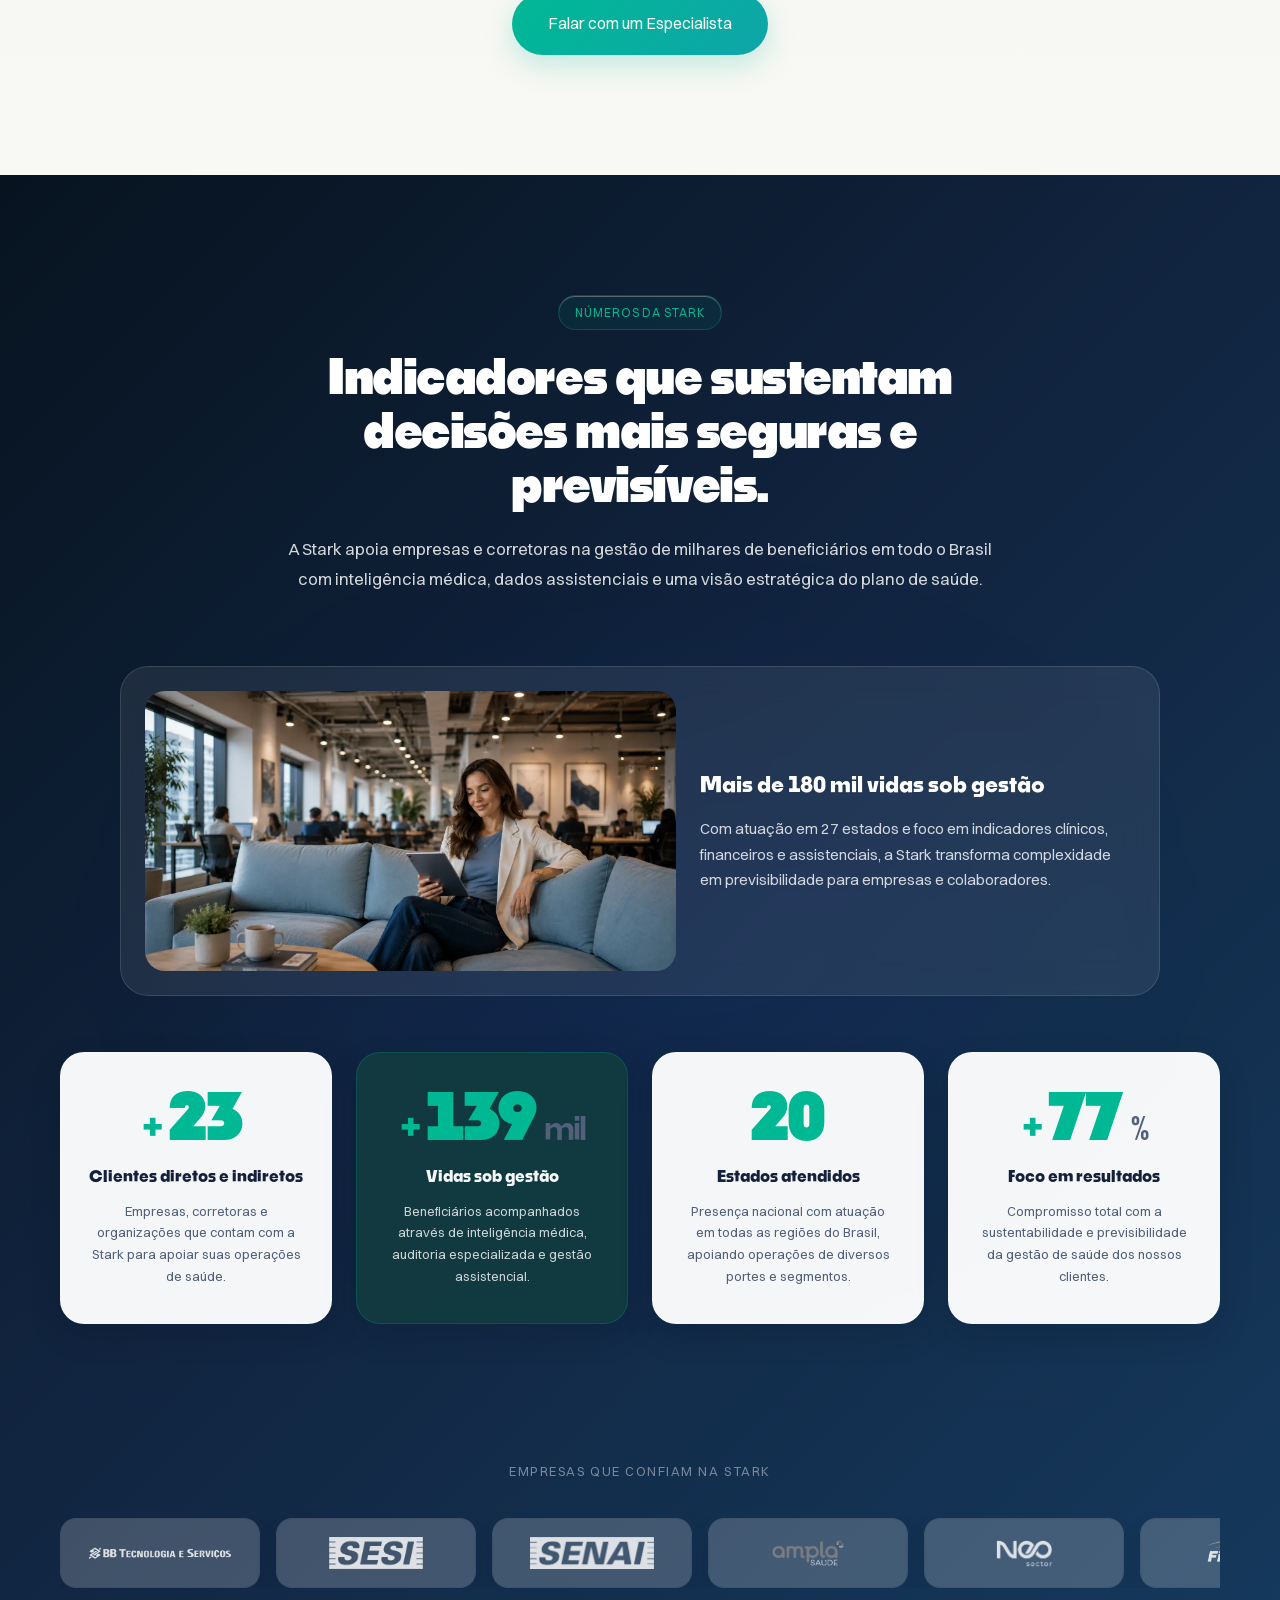
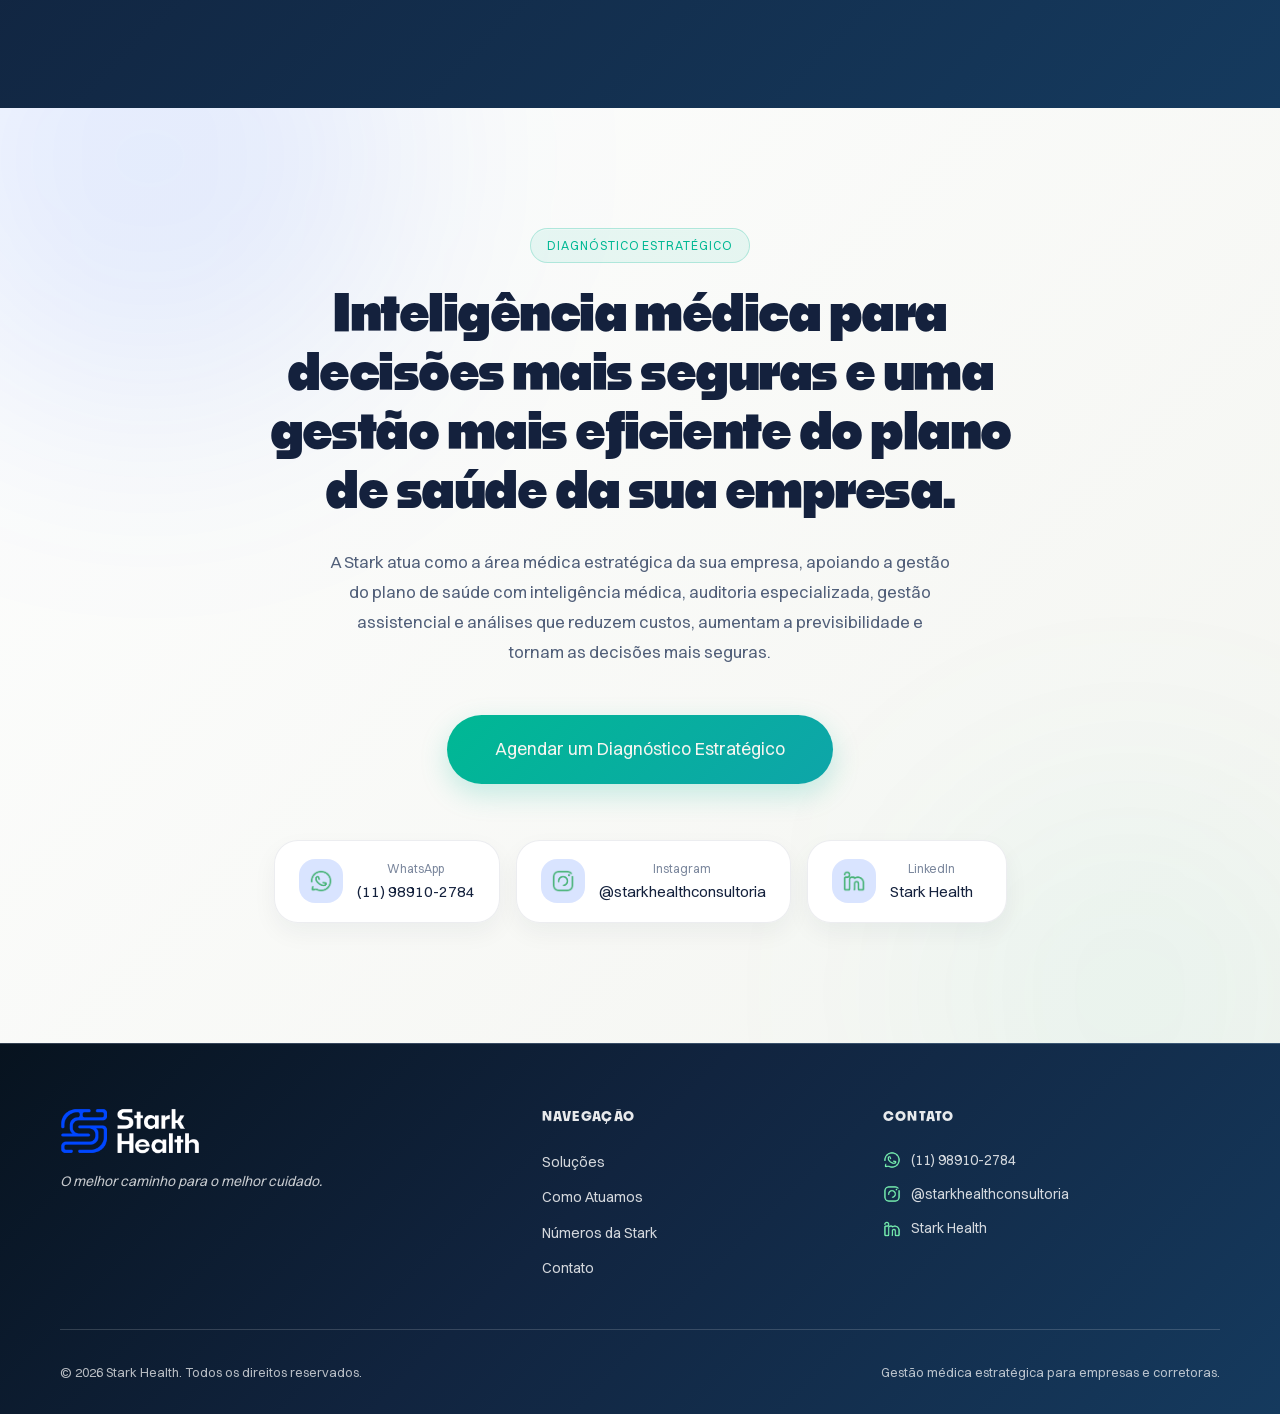
==== commit 9b698290: "Ajustes pedidos pela empresa" ====
--- a/index.html
+++ b/index.html
@@ -72,7 +72,7 @@
   <header id="header" class="header" role="banner">
     <div class="container header__inner">
       <a href="#hero" class="header__logo" aria-label="Stark Health - Página Inicial">
-        <img src="logos/logoUse2.png" alt="Stark Health Logo" width="160" height="52" />
+        <img id="headerLogo" src="logos/logoUse2.png" alt="Stark Health Logo" width="160" height="52" />
       </a>
 
       <button class="header__menu-toggle" id="menuToggle" aria-label="Abrir menu de navegação" aria-expanded="false"
@@ -110,23 +110,23 @@
       <div class="hero__bg-glow hero__bg-glow--2" aria-hidden="true"></div>
       <div class="hero__bg-glow hero__bg-glow--3" aria-hidden="true"></div>
 
-      <!-- Animated grid lines -->
       <div class="hero__grid" aria-hidden="true"></div>
 
       <div class="container hero__inner">
         <div class="hero__content" data-animate="fade-up">
           <div class="hero__badge" data-animate="fade-down" data-delay="100">
             <span class="hero__badge-dot" aria-hidden="true"></span>
-            Diagnóstico Gratuito
+            Diagnóstico Estratégico
           </div>
 
           <h1 id="hero-title" class="hero__title" data-animate="fade-up" data-delay="200">
-            Cuidamos da saúde financeira e<br />
-            <span class="gradient-text">sua empresa</span>
+            Inteligência médica para decisões mais seguras e uma gestão mais eficiente do plano de saúde da sua empresa.
           </h1>
 
           <p class="hero__subtitle" data-animate="fade-up" data-delay="350">
-            Reduza custos do plano de saúde sem comprometer a qualidade do cuidado. Auditoria, consultoria e gestão — tudo em um só lugar.
+            A Stark atua como a área médica estratégica da sua empresa, apoiando a gestão do plano de saúde com
+            inteligência médica, auditoria especializada, gestão assistencial e análises que reduzem custos, aumentam a
+            previsibilidade e tornam as decisões mais seguras.
           </p>
 
           <div class="hero__ctas" data-animate="fade-up" data-delay="500">
@@ -140,6 +140,10 @@
           <div class="hero__image-wrapper">
             <img src="newImages/Imagem de capa do site Stark Health.webp" alt="" class="hero__image" />
             <div class="hero__image-overlay"></div>
+            <div class="hero__floating-card">
+              <span class="hero__floating-card-label">Inteligência médica</span>
+              <strong>Decisões mais seguras para o seu plano.</strong>
+            </div>
           </div>
         </div>
       </div>
@@ -185,7 +189,7 @@
           </article>
 
           <article class="solution-card" data-animate="fade-up" data-delay="80" role="listitem">
-                        <div class="solution-card__icon" aria-hidden="true">
+            <div class="solution-card__icon" aria-hidden="true">
               <img src="icons/VERDE/DOCUMENTO.png" alt="" class="icon-img" style="width:28px;height:28px" />
             </div>
             <h3 class="solution-card__title">Inteligência para Negociação</h3>
@@ -195,7 +199,7 @@
           </article>
 
           <article class="solution-card" data-animate="fade-up" data-delay="160" role="listitem">
-                        <div class="solution-card__icon" aria-hidden="true">
+            <div class="solution-card__icon" aria-hidden="true">
               <img src="icons/VERDE/DADOS.png" alt="" class="icon-img" style="width:28px;height:28px" />
             </div>
             <h3 class="solution-card__title">Gestão Estratégica da Carteira</h3>
@@ -205,7 +209,7 @@
           </article>
 
           <article class="solution-card" data-animate="fade-up" data-delay="240" role="listitem">
-                        <div class="solution-card__icon" aria-hidden="true">
+            <div class="solution-card__icon" aria-hidden="true">
               <img src="icons/VERDE/RH.png" alt="" class="icon-img" style="width:28px;height:28px" />
             </div>
             <h3 class="solution-card__title">Apoio Especializado ao RH</h3>
@@ -215,7 +219,7 @@
           </article>
 
           <article class="solution-card" data-animate="fade-up" data-delay="320" role="listitem">
-                        <div class="solution-card__icon" aria-hidden="true">
+            <div class="solution-card__icon" aria-hidden="true">
               <img src="icons/VERDE/AUDITORIA.png" alt="" class="icon-img" style="width:28px;height:28px" />
             </div>
             <h3 class="solution-card__title">Auditoria Médica e Financeira</h3>
@@ -225,7 +229,7 @@
           </article>
 
           <article class="solution-card" data-animate="fade-up" data-delay="400" role="listitem">
-                        <div class="solution-card__icon" aria-hidden="true">
+            <div class="solution-card__icon" aria-hidden="true">
               <img src="icons/VERDE/CONCIERGE.png" alt="" class="icon-img" style="width:28px;height:28px" />
             </div>
             <h3 class="solution-card__title">Concierge Assistencial</h3>
@@ -235,7 +239,7 @@
           </article>
 
           <article class="solution-card" data-animate="fade-up" data-delay="480" role="listitem">
-                        <div class="solution-card__icon" aria-hidden="true">
+            <div class="solution-card__icon" aria-hidden="true">
               <img src="icons/VERDE/DADOS.png" alt="" class="icon-img" style="width:28px;height:28px" />
             </div>
             <h3 class="solution-card__title">Business Intelligence em Saúde</h3>
@@ -245,7 +249,7 @@
           </article>
 
           <article class="solution-card" data-animate="fade-up" data-delay="560" role="listitem">
-                        <div class="solution-card__icon" aria-hidden="true">
+            <div class="solution-card__icon" aria-hidden="true">
               <img src="icons/VERDE/SAÚDE.png" alt="" class="icon-img" style="width:28px;height:28px" />
             </div>
             <h3 class="solution-card__title">Promoção e Gestão da Saúde</h3>
@@ -266,124 +270,73 @@
       <div class="process__bg" aria-hidden="true"></div>
 
       <div class="container">
-        <div class="process__layout">
-
-          <div class="process__header" data-animate="fade-up">
-            <div class="section-badge">Como Atuamos</div>
-            <h2 id="process-title" class="section-title">
-              Como a STARK atua<br />
-              dentro da sua operação
-            </h2>
-            <p class="section-subtitle">
-              Unimos inteligência médica, análise técnica e gestão especializada<br />
-              para criar uma estrutura sólida de apoio à sua empresa.
-            </p>
-            <a href="https://wa.me/5511989102784?text=Olá!%20Quero%20saber%20mais%20sobre%20como%20a%20Stark%20Health%20atua."
-              target="_blank" rel="noopener noreferrer" class="btn btn--primary" id="cta-process">
-              Falar com um Especialista
-            </a>
-          </div>
-
-          <div class="process__grid">
-            <div class="process__grid-col">
-
-              <div class="process__step" data-animate="fade-up" data-delay="100">
-                <div class="process__step-content">
-                  <div class="process__step-icon" aria-hidden="true">
-                    <img src="icons/AZUL_CLARO/ALVO.png" alt="" style="width:24px;height:24px" />
-                  </div>
-                  <div>
-                    <h3 class="process__step-title">Diagnóstico Estratégico</h3>
-                    <p class="process__step-desc">Análise detalhada da carteira, perfil assistencial, custos,
-                      sinistralidade e oportunidades de melhoria.</p>
-                  </div>
-                </div>
-              </div>
-
-              <div class="process__step" data-animate="fade-up" data-delay="200">
-                <div class="process__step-content">
-                  <div class="process__step-icon" aria-hidden="true">
-                    <img src="icons/AZUL_CLARO/REUNIÃO.png" alt="" style="width:24px;height:24px" />
-                  </div>
-                  <div>
-                    <h3 class="process__step-title">Comitês Técnicos e Médicos</h3>
-                    <p class="process__step-desc">Discussão contínua dos principais indicadores, casos complexos e
-                      estratégias para otimização dos resultados.</p>
-                  </div>
-                </div>
-              </div>
-
-              <div class="process__step" data-animate="fade-up" data-delay="300">
-                <div class="process__step-content">
-                  <div class="process__step-icon" aria-hidden="true">
-                    <img src="icons/AZUL_CLARO/AUDITORIA.png" alt="" style="width:24px;height:24px" />
-                  </div>
-                  <div>
-                    <h3 class="process__step-title">Auditoria e Regulação Especializada</h3>
-                    <p class="process__step-desc">Avaliações técnicas voltadas para utilização adequada dos recursos
-                      assistenciais, procedimentos, reembolsos e processos de autorização.</p>
-                  </div>
-                </div>
-              </div>
-
-            </div>
-            <div class="process__grid-col">
-
-              <div class="process__step" data-animate="fade-up" data-delay="400">
-                <div class="process__step-content">
-                  <div class="process__step-icon" aria-hidden="true">
-                    <img src="icons/AZUL_CLARO/RH.png" alt="" style="width:24px;height:24px" />
-                  </div>
-                  <div>
-                    <h3 class="process__step-title">Apoio Permanente à Operação</h3>
-                    <p class="process__step-desc">Suporte técnico contínuo para gestores, RHs, corretoras e equipes
-                      responsáveis pelos benefícios.</p>
-                  </div>
-                </div>
-              </div>
-
-              <div class="process__step" data-animate="fade-up" data-delay="500">
-                <div class="process__step-content">
-                  <div class="process__step-icon" aria-hidden="true">
-                    <img src="icons/AZUL_CLARO/CUIDADO.png" alt="" style="width:24px;height:24px" />
-                  </div>
-                  <div>
-                    <h3 class="process__step-title">Gestão Assistencial</h3>
-                    <p class="process__step-desc">Acompanhamento especializado de casos e apoio aos beneficiários em
-                      momentos críticos da jornada de saúde.</p>
-                  </div>
-                </div>
-              </div>
-
-              <div class="process__step" data-animate="fade-up" data-delay="600">
-                <div class="process__step-content">
-                  <div class="process__step-icon" aria-hidden="true">
-                    <img src="icons/AZUL_CLARO/DADOS.png" alt="" style="width:24px;height:24px" />
-                  </div>
-                  <div>
-                    <h3 class="process__step-title">Inteligência para Tomada de Decisão</h3>
-                    <p class="process__step-desc">Relatórios executivos, dashboards e análises estratégicas que oferecem
-                      mais previsibilidade e controle.</p>
-                  </div>
-                </div>
-              </div>
-
-            </div>
-          </div>
-
-          <div class="process__step process__step--full" data-animate="fade-up" data-delay="700">
-            <div class="process__step-content">
-              <div class="process__step-icon" aria-hidden="true">
-                <img src="icons/AZUL_CLARO/EQUIPE.png" alt="" style="width:24px;height:24px" />
-              </div>
-              <div>
-                <h3 class="process__step-title">Equipe Multidisciplinar</h3>
-                <p class="process__step-desc">Especialistas em saúde suplementar. Profissionais com experiência médica,
-                  assistencial e estratégica atuando de forma integrada.</p>
-              </div>
-            </div>
-          </div>
-
+        <div class="section-header" data-animate="fade-up">
+          <div class="section-badge">Como Atuamos</div>
+          <h2 id="process-title" class="section-title">
+            Três pilares para uma gestão de saúde<br />
+            <span class="gradient-text">mais estratégica e sustentável</span>
+          </h2>
+          <p class="section-subtitle">
+            A Stark atua como a área médica estratégica da sua empresa, unindo consultoria, auditoria e gestão para
+            reduzir custos, aumentar previsibilidade e apoiar decisões mais seguras.
+          </p>
+        </div>
+
+        <div class="pillars__grid" role="list">
+          <article class="pillar-card" data-animate="fade-up" data-delay="0" role="listitem">
+            <div class="pillar-card__header">
+              <div class="pillar-card__icon" aria-hidden="true">
+                <img src="icons/VERDE/MÉDICO.png" alt="" class="icon-img" style="width:28px;height:28px" />
+              </div>
+              <h3 class="pillar-card__title">Consultoria em Saúde</h3>
+            </div>
+            <p class="pillar-card__lead">Para otimizar seus recursos.</p>
+            <ul class="pillar-card__list">
+              <li class="pillar-card__item">Análise e reestruturação de rede assistencial</li>
+              <li class="pillar-card__item">Avaliação e renegociação de contratos com operadoras</li>
+              <li class="pillar-card__item">Precificação, sinistralidade e modelagem de planos</li>
+            </ul>
+            <div class="pillar-card__bar" aria-hidden="true"></div>
+          </article>
+
+          <article class="pillar-card pillar-card--featured" data-animate="fade-up" data-delay="100" role="listitem">
+            <div class="pillar-card__header">
+              <div class="pillar-card__icon" aria-hidden="true">
+                <img src="icons/VERDE/AUDITORIA.png" alt="" class="icon-img" style="width:28px;height:28px" />
+              </div>
+              <h3 class="pillar-card__title">Auditoria Técnica</h3>
+            </div>
+            <p class="pillar-card__lead">Para a sustentabilidade do seu plano.</p>
+            <ul class="pillar-card__list">
+              <li class="pillar-card__item">Revisão analítica e auditoria de contas médicas</li>
+              <li class="pillar-card__item">Análise de glosas, sinistros e faturamento</li>
+              <li class="pillar-card__item">Governança, compliance e adequação regulatória</li>
+            </ul>
+            <div class="pillar-card__bar" aria-hidden="true"></div>
+          </article>
+
+          <article class="pillar-card" data-animate="fade-up" data-delay="200" role="listitem">
+            <div class="pillar-card__header">
+              <div class="pillar-card__icon" aria-hidden="true">
+                <img src="icons/VERDE/SAÚDE.png" alt="" class="icon-img" style="width:28px;height:28px" />
+              </div>
+              <h3 class="pillar-card__title">Gestão de Saúde</h3>
+            </div>
+            <p class="pillar-card__lead">Para cuidar dos seus colaboradores.</p>
+            <ul class="pillar-card__list">
+              <li class="pillar-card__item">Programas de gestão de doenças crônicas</li>
+              <li class="pillar-card__item">Promoção à saúde, bem-estar e prevenção</li>
+              <li class="pillar-card__item">Telemedicina, prontuário digital e canais de cuidado</li>
+            </ul>
+            <div class="pillar-card__bar" aria-hidden="true"></div>
+          </article>
+        </div>
+
+        <div class="pillars__cta" data-animate="fade-up" data-delay="300">
+          <a href="https://wa.me/5511989102784?text=Olá!%20Quero%20saber%20mais%20sobre%20como%20a%20Stark%20Health%20atua."
+            target="_blank" rel="noopener noreferrer" class="btn btn--primary btn--lg">
+            Falar com um Especialista
+          </a>
         </div>
       </div>
     </section>
@@ -399,12 +352,21 @@
         <div class="section-header" data-animate="fade-up">
           <div class="section-badge">Números da Stark</div>
           <h2 id="numbers-title" class="section-title">
-            A confiança de quem escolheu fazer da saúde uma decisão estratégica.
+            Indicadores que sustentam decisões mais seguras e previsíveis.
           </h2>
           <p class="section-subtitle">
-            A Stark apoia empresas e corretoras na gestão de milhares de beneficiários em todo o Brasil, combinando conhecimento técnico,
-            inteligência de dados e acompanhamento especializado.
+            A Stark apoia empresas e corretoras na gestão de milhares de beneficiários em todo o Brasil com inteligência
+            médica, dados assistenciais e uma visão estratégica do plano de saúde.
           </p>
+        </div>
+
+        <div class="numbers__media" data-animate="fade-up" data-delay="100">
+          <img src="newImages/Imagem extra para uso no site Stark Health.webp" alt="" />
+          <div class="numbers__media-copy">
+            <h3>Mais de 180 mil vidas sob gestão</h3>
+            <p>Com atuação em 27 estados e foco em indicadores clínicos, financeiros e assistenciais, a Stark transforma
+              complexidade em previsibilidade para empresas e colaboradores.</p>
+          </div>
         </div>
 
         <div class="numbers__stats" role="list">
@@ -443,7 +405,8 @@
               <span class="counter">0</span>
             </div>
             <div class="numbers__stat-label">Foco em resultados</div>
-            <div class="numbers__stat-desc">Compromisso total com a sustentabilidade e previsibilidade da gestão de saúde
+            <div class="numbers__stat-desc">Compromisso total com a sustentabilidade e previsibilidade da gestão de
+              saúde
               dos nossos clientes.</div>
           </div>
 
@@ -452,28 +415,30 @@
         <!-- Logo Carousel -->
         <div class="logos-section" data-animate="fade-up" data-delay="200">
           <p class="logos-section__title">Empresas que confiam na Stark</p>
-          <div class="logos-carousel" aria-label="Logos de clientes: BB Tecnologia e Serviços, SESI, SENAI, Ampla Saúde, NeoSector, Fidelitas, Best Life, Solution Consultoria, Colombo">
+          <div class="logos-carousel"
+            aria-label="Logos de clientes: BB Tecnologia e Serviços, SESI, SENAI, Ampla Saúde, NeoSector, Fidelitas, Solution Consultoria">
             <div class="logos-track">
               <div class="logos-track__inner">
-                <div class="logo-item"><img src="logosParceiros/BB TECNOLOGIA E SERVIÇOS.png" alt="BB Tecnologia e Serviços" /></div>
+                <div class="logo-item"><img src="logosParceiros/BB TECNOLOGIA E SERVIÇOS.png"
+                    alt="BB Tecnologia e Serviços" /></div>
                 <div class="logo-item"><img src="logosParceiros/SESI.png" alt="SESI" /></div>
                 <div class="logo-item"><img src="logosParceiros/SENAI.png" alt="SENAI" /></div>
                 <div class="logo-item"><img src="logosParceiros/AMPLA.png" alt="Ampla Saúde" /></div>
                 <div class="logo-item"><img src="logosParceiros/NEOSECTOR.png" alt="NeoSector" /></div>
                 <div class="logo-item"><img src="logosParceiros/Fidelitas.png" alt="Fidelitas" /></div>
-                <div class="logo-item"><img src="logosParceiros/BEST LIFE.png" alt="Best Life" /></div>
                 <div class="logo-item"><img src="logosParceiros/SOLUTION 20.png" alt="Solution Consultoria" /></div>
-                <div class="logo-item"><img src="logosParceiros/COLOMBO.png" alt="Colombo" /></div>
                 <!-- Duplicates for infinite loop -->
-                <div class="logo-item" aria-hidden="true"><img src="logosParceiros/BB TECNOLOGIA E SERVIÇOS.png" alt="BB Tecnologia e Serviços" /></div>
+                <div class="logo-item" aria-hidden="true"><img src="logosParceiros/BB TECNOLOGIA E SERVIÇOS.png"
+                    alt="BB Tecnologia e Serviços" /></div>
                 <div class="logo-item" aria-hidden="true"><img src="logosParceiros/SESI.png" alt="SESI" /></div>
                 <div class="logo-item" aria-hidden="true"><img src="logosParceiros/SENAI.png" alt="SENAI" /></div>
                 <div class="logo-item" aria-hidden="true"><img src="logosParceiros/AMPLA.png" alt="Ampla Saúde" /></div>
-                <div class="logo-item" aria-hidden="true"><img src="logosParceiros/NEOSECTOR.png" alt="NeoSector" /></div>
-                <div class="logo-item" aria-hidden="true"><img src="logosParceiros/Fidelitas.png" alt="Fidelitas" /></div>
-                <div class="logo-item" aria-hidden="true"><img src="logosParceiros/BEST LIFE.png" alt="Best Life" /></div>
-                <div class="logo-item" aria-hidden="true"><img src="logosParceiros/SOLUTION 20.png" alt="Solution Consultoria" /></div>
-                <div class="logo-item" aria-hidden="true"><img src="logosParceiros/COLOMBO.png" alt="Colombo" /></div>
+                <div class="logo-item" aria-hidden="true"><img src="logosParceiros/NEOSECTOR.png" alt="NeoSector" />
+                </div>
+                <div class="logo-item" aria-hidden="true"><img src="logosParceiros/Fidelitas.png" alt="Fidelitas" />
+                </div>
+                <div class="logo-item" aria-hidden="true"><img src="logosParceiros/SOLUTION 20.png"
+                    alt="Solution Consultoria" /></div>
               </div>
             </div>
           </div>
@@ -493,20 +458,19 @@
 
       <div class="container">
         <div class="cta-section__inner" data-animate="fade-up">
-          <div class="section-badge">Vamos Conversar</div>
+          <div class="section-badge">Diagnóstico Estratégico</div>
           <h2 id="cta-title" class="cta-section__title">
-            Transforme a gestão de saúde <br />em uma
-            <span class="gradient-text">vantagem estratégica</span>
-            para a sua empresa.
+            Inteligência médica para decisões mais seguras e uma gestão mais eficiente do plano de saúde da sua empresa.
           </h2>
           <p class="cta-section__subtitle">
-            Conte com uma estrutura técnica especializada para apoiar decisões, otimizar recursos e entregar mais valor
-            para colaboradores, beneficiários e gestores.
+            A Stark atua como a área médica estratégica da sua empresa, apoiando a gestão do plano de saúde com
+            inteligência médica, auditoria especializada, gestão assistencial e análises que reduzem custos, aumentam a
+            previsibilidade e tornam as decisões mais seguras.
           </p>
 
-          <a href="https://wa.me/5511989102784?text=Olá!%20Gostaria%20de%20agendar%20uma%20conversa%20estratégica%20com%20a%20Stark%20Health."
+          <a href="https://wa.me/5511989102784?text=Olá!%20Gostaria%20de%20agendar%20um%20diagnóstico%20estratégico%20com%20a%20Stark%20Health."
             target="_blank" rel="noopener noreferrer" class="btn btn--primary btn--xl" id="cta-final">
-            Vamos agendar uma conversa estratégica
+            Agendar um Diagnóstico Estratégico
           </a>
 
           <div class="cta-section__contacts" role="list" aria-label="Informações de contato da Stark Health">
--- a/fonts/Switzer/switzer.css
+++ b/fonts/Switzer/switzer.css
@@ -6,8 +6,7 @@
 
 @font-face {
   font-family: 'Switzer-Variable';
-  src: url('Switzer-Variable.woff2') format('woff2'),
-       url('Switzer-Variable.woff') format('woff'),
+  src: url('Switzer-Variable.woff') format('woff'),
        url('Switzer-Variable.ttf') format('truetype');
   font-weight: 100 900;
   font-display: swap;
@@ -16,8 +15,7 @@
 
 @font-face {
   font-family: 'Switzer-VariableItalic';
-  src: url('Switzer-VariableItalic.woff2') format('woff2'),
-       url('Switzer-VariableItalic.woff') format('woff'),
+  src: url('Switzer-VariableItalic.woff') format('woff'),
        url('Switzer-VariableItalic.ttf') format('truetype');
   font-weight: 100 900;
   font-display: swap;
@@ -26,8 +24,7 @@
 
 @font-face {
   font-family: 'Switzer-Thin';
-  src: url('Switzer-Thin.woff2') format('woff2'),
-       url('Switzer-Thin.woff') format('woff'),
+  src: url('Switzer-Thin.woff') format('woff'),
        url('Switzer-Thin.ttf') format('truetype');
   font-weight: 100;
   font-display: swap;
@@ -36,8 +33,7 @@
 
 @font-face {
   font-family: 'Switzer-ThinItalic';
-  src: url('Switzer-ThinItalic.woff2') format('woff2'),
-       url('Switzer-ThinItalic.woff') format('woff'),
+  src: url('Switzer-ThinItalic.woff') format('woff'),
        url('Switzer-ThinItalic.ttf') format('truetype');
   font-weight: 100;
   font-display: swap;
@@ -46,8 +42,7 @@
 
 @font-face {
   font-family: 'Switzer-Extralight';
-  src: url('Switzer-Extralight.woff2') format('woff2'),
-       url('Switzer-Extralight.woff') format('woff'),
+  src: url('Switzer-Extralight.woff') format('woff'),
        url('Switzer-Extralight.ttf') format('truetype');
   font-weight: 200;
   font-display: swap;
@@ -56,8 +51,7 @@
 
 @font-face {
   font-family: 'Switzer-ExtralightItalic';
-  src: url('Switzer-ExtralightItalic.woff2') format('woff2'),
-       url('Switzer-ExtralightItalic.woff') format('woff'),
+  src: url('Switzer-ExtralightItalic.woff') format('woff'),
        url('Switzer-ExtralightItalic.ttf') format('truetype');
   font-weight: 200;
   font-display: swap;
@@ -66,8 +60,7 @@
 
 @font-face {
   font-family: 'Switzer-Light';
-  src: url('Switzer-Light.woff2') format('woff2'),
-       url('Switzer-Light.woff') format('woff'),
+  src: url('Switzer-Light.woff') format('woff'),
        url('Switzer-Light.ttf') format('truetype');
   font-weight: 300;
   font-display: swap;
@@ -76,8 +69,7 @@
 
 @font-face {
   font-family: 'Switzer-LightItalic';
-  src: url('Switzer-LightItalic.woff2') format('woff2'),
-       url('Switzer-LightItalic.woff') format('woff'),
+  src: url('Switzer-LightItalic.woff') format('woff'),
        url('Switzer-LightItalic.ttf') format('truetype');
   font-weight: 300;
   font-display: swap;
@@ -86,8 +78,7 @@
 
 @font-face {
   font-family: 'Switzer-Regular';
-  src: url('Switzer-Regular.woff2') format('woff2'),
-       url('Switzer-Regular.woff') format('woff'),
+  src: url('Switzer-Regular.woff') format('woff'),
        url('Switzer-Regular.ttf') format('truetype');
   font-weight: 400;
   font-display: swap;
@@ -96,8 +87,7 @@
 
 @font-face {
   font-family: 'Switzer-Italic';
-  src: url('Switzer-Italic.woff2') format('woff2'),
-       url('Switzer-Italic.woff') format('woff'),
+  src: url('Switzer-Italic.woff') format('woff'),
        url('Switzer-Italic.ttf') format('truetype');
   font-weight: 400;
   font-display: swap;
@@ -106,8 +96,7 @@
 
 @font-face {
   font-family: 'Switzer-Medium';
-  src: url('Switzer-Medium.woff2') format('woff2'),
-       url('Switzer-Medium.woff') format('woff'),
+  src: url('Switzer-Medium.woff') format('woff'),
        url('Switzer-Medium.ttf') format('truetype');
   font-weight: 500;
   font-display: swap;
@@ -116,8 +105,7 @@
 
 @font-face {
   font-family: 'Switzer-MediumItalic';
-  src: url('Switzer-MediumItalic.woff2') format('woff2'),
-       url('Switzer-MediumItalic.woff') format('woff'),
+  src: url('Switzer-MediumItalic.woff') format('woff'),
        url('Switzer-MediumItalic.ttf') format('truetype');
   font-weight: 500;
   font-display: swap;
@@ -126,8 +114,7 @@
 
 @font-face {
   font-family: 'Switzer-Semibold';
-  src: url('Switzer-Semibold.woff2') format('woff2'),
-       url('Switzer-Semibold.woff') format('woff'),
+  src: url('Switzer-Semibold.woff') format('woff'),
        url('Switzer-Semibold.ttf') format('truetype');
   font-weight: 600;
   font-display: swap;
@@ -136,8 +123,7 @@
 
 @font-face {
   font-family: 'Switzer-SemiboldItalic';
-  src: url('Switzer-SemiboldItalic.woff2') format('woff2'),
-       url('Switzer-SemiboldItalic.woff') format('woff'),
+  src: url('Switzer-SemiboldItalic.woff') format('woff'),
        url('Switzer-SemiboldItalic.ttf') format('truetype');
   font-weight: 600;
   font-display: swap;
@@ -146,8 +132,7 @@
 
 @font-face {
   font-family: 'Switzer-Bold';
-  src: url('Switzer-Bold.woff2') format('woff2'),
-       url('Switzer-Bold.woff') format('woff'),
+  src: url('Switzer-Bold.woff') format('woff'),
        url('Switzer-Bold.ttf') format('truetype');
   font-weight: 700;
   font-display: swap;
@@ -156,8 +141,7 @@
 
 @font-face {
   font-family: 'Switzer-BoldItalic';
-  src: url('Switzer-BoldItalic.woff2') format('woff2'),
-       url('Switzer-BoldItalic.woff') format('woff'),
+  src: url('Switzer-BoldItalic.woff') format('woff'),
        url('Switzer-BoldItalic.ttf') format('truetype');
   font-weight: 700;
   font-display: swap;
@@ -166,8 +150,7 @@
 
 @font-face {
   font-family: 'Switzer-Extrabold';
-  src: url('Switzer-Extrabold.woff2') format('woff2'),
-       url('Switzer-Extrabold.woff') format('woff'),
+  src: url('Switzer-Extrabold.woff') format('woff'),
        url('Switzer-Extrabold.ttf') format('truetype');
   font-weight: 800;
   font-display: swap;
@@ -176,8 +159,7 @@
 
 @font-face {
   font-family: 'Switzer-ExtraboldItalic';
-  src: url('Switzer-ExtraboldItalic.woff2') format('woff2'),
-       url('Switzer-ExtraboldItalic.woff') format('woff'),
+  src: url('Switzer-ExtraboldItalic.woff') format('woff'),
        url('Switzer-ExtraboldItalic.ttf') format('truetype');
   font-weight: 800;
   font-display: swap;
@@ -186,8 +168,7 @@
 
 @font-face {
   font-family: 'Switzer-Black';
-  src: url('Switzer-Black.woff2') format('woff2'),
-       url('Switzer-Black.woff') format('woff'),
+  src: url('Switzer-Black.woff') format('woff'),
        url('Switzer-Black.ttf') format('truetype');
   font-weight: 900;
   font-display: swap;
@@ -196,10 +177,9 @@
 
 @font-face {
   font-family: 'Switzer-BlackItalic';
-  src: url('Switzer-BlackItalic.woff2') format('woff2'),
-       url('Switzer-BlackItalic.woff') format('woff'),
+  src: url('Switzer-BlackItalic.woff') format('woff'),
        url('Switzer-BlackItalic.ttf') format('truetype');
   font-weight: 900;
   font-display: swap;
   font-style: italic;
-}
+}
--- a/style.css
+++ b/style.css
@@ -76,36 +76,36 @@
 /* ─── CSS CUSTOM PROPERTIES ─── */
 :root {
   /* Brand Colors */
-  --color-bg: #0a0a12;
-  --color-bg-2: #0e0e1c;
-  --color-bg-3: #111128;
-  --color-surface: #14142a;
-  --color-surface-2: #1a1a35;
-  --color-border: rgba(255, 255, 255, 0.07);
-  --color-border-2: rgba(255, 255, 255, 0.12);
+  --color-bg: #f5f5f0;
+  --color-bg-2: #ffffff;
+  --color-bg-3: #f2f7f5;
+  --color-surface: #ffffff;
+  --color-surface-2: #f8fafc;
+  --color-border: rgba(20, 33, 61, 0.08);
+  --color-border-2: rgba(20, 33, 61, 0.16);
 
   /* Brand Accent */
   --color-green: #00b894;
-  --color-green-glow: rgba(0, 184, 148, 0.15);
+  --color-green-glow: rgba(0, 184, 148, 0.14);
   --color-blue: #0055ff;
-  --color-blue-mid: #3375ff;
-  --color-blue-glow: rgba(0, 73, 255, 0.20);
-  --color-purple: #26065d;
-  --color-purple-mid: #4a1a8f;
-  --color-purple-glow: rgba(38, 6, 93, 0.40);
+  --color-blue-mid: #3b7cff;
+  --color-blue-glow: rgba(0, 85, 255, 0.14);
+  --color-purple: #edf4ff;
+  --color-purple-mid: #7d9cff;
+  --color-purple-glow: rgba(0, 85, 255, 0.12);
 
   /* Text */
-  --color-text: #f0f0f8;
-  --color-text-2: #a8a8c0;
-  --color-text-3: #6a6a88;
-  --color-text-inv: #0a0a12;
-
-  /* Gradients replaced by Solid Colors */
-  --grad-primary: #0055ff;
-  --grad-green-blue: #00b894;
-  --grad-hero: #0a0a12;
-  --grad-card: #14142a;
-  --grad-text: #00b894;
+  --color-text: #14213d;
+  --color-text-2: #52607a;
+  --color-text-3: #7b879d;
+  --color-text-inv: #ffffff;
+
+  /* Gradients */
+  --grad-primary: linear-gradient(135deg, #0055ff 0%, #3375ff 100%);
+  --grad-green-blue: linear-gradient(135deg, #00b894 0%, #0ea5a9 100%);
+  --grad-hero: linear-gradient(135deg, #07131f 0%, #11243f 45%, #153a5e 100%);
+  --grad-card: #ffffff;
+  --grad-text: linear-gradient(90deg, #00b894 0%, #3b7cff 100%);
 
   /* Typography */
   --font-heading: 'Noka', system-ui, sans-serif;
@@ -152,7 +152,7 @@
 
 body {
   font-family: var(--font-body);
-  background-color: var(--color-bg);
+  background: linear-gradient(180deg, #f7f7f2 0%, #f2f4f1 100%);
   color: var(--color-text);
   line-height: 1.6;
   overflow-x: hidden;
@@ -160,6 +160,10 @@
   -moz-osx-font-smoothing: grayscale;
 }
 
+main {
+  position: relative;
+}
+
 img, svg {
   display: block;
   max-width: 100%;
@@ -169,6 +173,7 @@
   width: 100%;
   height: 100%;
   object-fit: contain;
+  filter: brightness(0.7) saturate(1.2);
 }
 
 a {
@@ -308,24 +313,25 @@
   display: inline-flex;
   align-items: center;
   gap: 8px;
-  padding: 6px 16px;
+  padding: 7px 16px;
   border-radius: var(--radius-full);
-  border: 1px solid rgba(0, 184, 148, 0.3);
-  background: rgba(0, 184, 148, 0.06);
+  border: 1px solid rgba(0, 184, 148, 0.24);
+  background: rgba(0, 184, 148, 0.08);
   color: var(--color-green);
   font-size: 12px;
-  font-weight: 600;
+  font-weight: 700;
   letter-spacing: 0.08em;
   text-transform: uppercase;
   margin-bottom: 24px;
+  box-shadow: inset 0 1px 0 rgba(255, 255, 255, 0.3);
 }
 
 .section-title {
   font-family: var(--font-heading);
   font-size: clamp(2rem, 4.5vw, 3rem);
   font-weight: 800;
-  line-height: 1.15;
-  letter-spacing: -0.02em;
+  line-height: 1.12;
+  letter-spacing: -0.03em;
   color: var(--color-text);
   margin-bottom: 20px;
 }
@@ -336,6 +342,7 @@
   line-height: 1.75;
   max-width: 720px;
   margin: 0 auto;
+  opacity: 0.96;
 }
 
 /* ─── BUTTONS ─── */
@@ -375,12 +382,12 @@
   color: var(--color-bg);
   font-size: 0.95rem;
   padding: 14px 28px;
-  box-shadow: 0 4px 24px rgba(0, 184, 148, 0.3);
+  box-shadow: 0 10px 28px rgba(0, 184, 148, 0.22);
 }
 
 .btn--primary:hover {
   transform: translateY(-2px);
-  box-shadow: 0 8px 32px rgba(0, 184, 148, 0.45);
+  box-shadow: 0 14px 36px rgba(0, 184, 148, 0.32);
 }
 
 .btn--primary:active {
@@ -388,18 +395,19 @@
 }
 
 .btn--outline {
-  background: transparent;
+  background: rgba(255, 255, 255, 0.75);
   color: var(--color-text);
   font-size: 0.95rem;
   padding: 13px 28px;
-  border: 1px solid var(--color-border-2);
+  border: 1px solid rgba(20, 33, 61, 0.1);
+  box-shadow: 0 6px 18px rgba(20, 33, 61, 0.04);
 }
 
 .btn--outline:hover {
   border-color: var(--color-green);
   color: var(--color-green);
   transform: translateY(-2px);
-  box-shadow: 0 4px 20px rgba(0, 184, 148, 0.15);
+  box-shadow: 0 10px 24px rgba(0, 184, 148, 0.12);
 }
 
 .btn--hero-secondary {
@@ -481,10 +489,23 @@
 
 .header.scrolled {
   padding: 12px 0;
-  background: rgba(10, 10, 18, 0.85);
+  background: rgba(255, 255, 255, 0.9);
   backdrop-filter: blur(20px) saturate(1.4);
   -webkit-backdrop-filter: blur(20px) saturate(1.4);
-  border-bottom: 1px solid var(--color-border);
+  border-bottom: 1px solid rgba(20, 33, 61, 0.08);
+}
+
+.header:not(.scrolled) .header__nav-link {
+  color: rgba(255, 255, 255, 0.9);
+}
+
+.header:not(.scrolled) .header__nav-link:hover,
+.header:not(.scrolled) .header__nav-link.active {
+  color: #ffffff;
+}
+
+.header:not(.scrolled) .header__menu-toggle span {
+  background: #ffffff;
 }
 
 .header__inner {
@@ -678,7 +699,7 @@
   }
 
   /* Botão CTA dentro do menu mobile fica visível e centralizado */
-  .header__inner > .btn.btn--sm {
+  .header__inner>.btn.btn--sm {
     display: none;
   }
 
@@ -835,9 +856,9 @@
   gap: 8px;
   padding: 8px 18px;
   border-radius: var(--radius-full);
-  border: 1px solid rgba(0, 184, 148, 0.35);
-  background: rgba(0, 184, 148, 0.07);
-  color: var(--color-green);
+  border: 1px solid rgba(255, 255, 255, 0.16);
+  background: rgba(255, 255, 255, 0.08);
+  color: rgba(255, 255, 255, 0.95);
   font-size: 12px;
   font-weight: 600;
   letter-spacing: 0.1em;
@@ -849,7 +870,7 @@
   width: 8px;
   height: 8px;
   border-radius: 50%;
-  background: var(--color-green);
+  background: #ffffff;
   animation: dotPulse 2s ease-in-out infinite;
   flex-shrink: 0;
 }
@@ -873,13 +894,14 @@
   font-weight: 800;
   line-height: 1.15;
   letter-spacing: -0.03em;
-  color: var(--color-text);
+  color: #ffffff;
   margin-bottom: 16px;
+  text-shadow: 0 2px 20px rgba(0, 0, 0, 0.25);
 }
 
 .hero__subtitle {
   font-size: 1.02rem;
-  color: var(--color-text-2);
+  color: rgba(255, 255, 255, 0.84);
   line-height: 1.7;
   margin-bottom: 12px;
   max-width: 620px;
@@ -910,9 +932,9 @@
   gap: 6px;
   padding: 7px 14px;
   border-radius: var(--radius-full);
-  border: 1px solid rgba(255, 255, 255, 0.1);
-  background: rgba(255, 255, 255, 0.04);
-  color: var(--color-text-2);
+  border: 1px solid rgba(255, 255, 255, 0.12);
+  background: rgba(255, 255, 255, 0.06);
+  color: rgba(255, 255, 255, 0.8);
   font-size: 0.8rem;
   font-weight: 500;
   transition: all var(--trans-base);
@@ -924,9 +946,9 @@
 }
 
 .hero__tag:hover {
-  border-color: rgba(0, 184, 148, 0.3);
-  background: rgba(0, 184, 148, 0.05);
-  color: var(--color-text);
+  border-color: rgba(255, 255, 255, 0.2);
+  background: rgba(255, 255, 255, 0.12);
+  color: #ffffff;
 }
 
 /* Hero Visual */
@@ -937,50 +959,58 @@
   align-items: center;
 }
 
-.hero__card-stack {
-  position: relative;
+.hero__image-wrapper {
+  position: relative;
+  width: min(100%, 520px);
+  border-radius: 32px;
+  overflow: hidden;
+  box-shadow: 0 24px 70px rgba(4, 12, 24, 0.28);
+  border: 1px solid rgba(255, 255, 255, 0.16);
+}
+
+.hero__image {
   width: 100%;
-  max-width: 440px;
-}
-
-.hero__card {
-  background: rgba(20, 20, 42, 0.85);
-  border: 1px solid var(--color-border-2);
-  border-radius: var(--radius-lg);
-  backdrop-filter: blur(20px);
-  -webkit-backdrop-filter: blur(20px);
-  padding: 24px;
-  box-shadow: var(--shadow-lg);
-  transition: transform var(--trans-slow);
-}
-
-.hero__card:hover {
-  transform: translateY(-4px);
-}
-
-.hero__card--main {
-  position: relative;
+  height: 100%;
+  min-height: 480px;
+  object-fit: cover;
+  display: block;
+}
+
+.hero__image-overlay {
+  position: absolute;
+  inset: 0;
+  background: linear-gradient(135deg, rgba(7, 19, 31, 0.06) 0%, rgba(17, 36, 63, 0.16) 100%);
+  pointer-events: none;
+}
+
+.hero__floating-card {
+  position: absolute;
+  left: 24px;
+  bottom: 24px;
   z-index: 2;
-}
-
-.hero__card--mini {
-  position: absolute;
-  padding: 16px 20px;
-  z-index: 3;
-  min-width: 180px;
-  animation: float 6s ease-in-out infinite;
-}
-
-.hero__card--top-right {
-  top: -20px;
-  right: -20px;
-  animation-delay: -2s;
-}
-
-.hero__card--bottom-left {
-  bottom: -20px;
-  left: -20px;
-  animation-delay: -4s;
+  padding: 16px 18px;
+  border-radius: 18px;
+  background: rgba(255, 255, 255, 0.9);
+  backdrop-filter: blur(18px);
+  box-shadow: 0 14px 40px rgba(5, 20, 40, 0.18);
+  max-width: 240px;
+}
+
+.hero__floating-card-label {
+  display: block;
+  font-size: 0.72rem;
+  font-weight: 700;
+  letter-spacing: 0.12em;
+  text-transform: uppercase;
+  color: var(--color-green);
+  margin-bottom: 6px;
+}
+
+.hero__floating-card strong {
+  font-family: var(--font-heading);
+  font-size: 1.05rem;
+  color: var(--color-text);
+  line-height: 1.3;
 }
 
 @keyframes float {
@@ -989,101 +1019,12 @@
   }
 
   33% {
-    transform: translateY(-8px) rotate(1deg);
+    transform: translateY(-6px) rotate(1deg);
   }
 
   66% {
     transform: translateY(4px) rotate(-1deg);
   }
-}
-
-.hero__card-header {
-  display: flex;
-  align-items: center;
-  gap: 16px;
-  margin-bottom: 20px;
-}
-
-.hero__card-icon {
-  width: 48px;
-  height: 48px;
-  border-radius: var(--radius-md);
-  display: flex;
-  align-items: center;
-  justify-content: center;
-  flex-shrink: 0;
-}
-
-.hero__card-icon--green {
-  background: rgba(0, 184, 148, 0.15);
-  color: var(--color-green);
-}
-
-.hero__card-icon--blue {
-  background: rgba(0, 73, 255, 0.2);
-  color: var(--color-blue-mid);
-}
-
-.hero__card-icon--purple {
-  background: rgba(74, 26, 143, 0.3);
-  color: #a855f7;
-}
-
-.hero__card-label {
-  font-size: 0.8rem;
-  color: var(--color-text-3);
-  font-weight: 500;
-  margin-bottom: 2px;
-}
-
-.hero__card-value {
-  font-family: var(--font-heading);
-  font-size: 2.6rem;
-  font-weight: 900;
-  line-height: 1;
-}
-
-.hero__chart {
-  overflow: hidden;
-}
-
-.hero__card-mini-text {
-  font-family: var(--font-heading);
-  font-size: 1.2rem;
-  font-weight: 800;
-  color: var(--color-text);
-  margin-top: 10px;
-}
-
-.hero__card-mini-sub {
-  font-size: 0.75rem;
-  color: var(--color-text-3);
-  margin-top: 2px;
-}
-
-.hero__card--mini .hero__card-icon {
-  width: 36px;
-  height: 36px;
-}
-
-.hero__stat-badge {
-  position: absolute;
-  right: -15px;
-  bottom: 30%;
-  background: var(--grad-primary);
-  padding: 8px 14px;
-  border-radius: var(--radius-md);
-  font-size: 0.75rem;
-  font-weight: 600;
-  color: #fff;
-  display: flex;
-  align-items: center;
-  gap: 6px;
-  z-index: 4;
-  box-shadow: var(--shadow-glow-blue);
-  animation: float 7s ease-in-out infinite;
-  animation-delay: -1s;
-  white-space: nowrap;
 }
 
 /* Hero Scroll Indicator */
@@ -1129,7 +1070,7 @@
 .solutions {
   padding: var(--section-py) 0;
   position: relative;
-  background: var(--color-bg-2);
+  background: linear-gradient(180deg, #f7f8f4 0%, #f2f4f1 100%);
 }
 
 .solutions__bg-accent {
@@ -1146,7 +1087,7 @@
   margin-top: 32px;
   font-size: 1rem;
   font-weight: 600;
-  color: var(--color-green);
+  color: var(--color-accent-green);
   text-align: center;
   letter-spacing: 0.03em;
 }
@@ -1173,13 +1114,14 @@
 /* Solution Card */
 .solution-card {
   position: relative;
-  background: var(--grad-card);
-  border: 1px solid var(--color-border);
+  background: linear-gradient(180deg, rgba(255, 255, 255, 0.98) 0%, rgba(247, 250, 252, 0.95) 100%);
+  border: 1px solid rgba(20, 33, 61, 0.08);
   border-radius: var(--radius-lg);
   padding: 32px 28px;
   overflow: hidden;
   transition: transform var(--trans-slow), border-color var(--trans-slow), box-shadow var(--trans-slow);
   cursor: default;
+  box-shadow: 0 10px 30px rgba(20, 33, 61, 0.06);
 }
 
 .solution-card::before {
@@ -1194,8 +1136,8 @@
 
 .solution-card:hover {
   transform: translateY(-6px);
-  border-color: rgba(0, 184, 148, 0.25);
-  box-shadow: 0 20px 50px rgba(0, 0, 0, 0.3), 0 0 30px rgba(0, 184, 148, 0.08);
+  border-color: rgba(0, 184, 148, 0.2);
+  box-shadow: 0 16px 40px rgba(20, 33, 61, 0.1);
 }
 
 .solution-card:hover::before {
@@ -1206,7 +1148,7 @@
   width: 52px;
   height: 52px;
   border-radius: var(--radius-md);
-  background: rgba(0, 73, 255, 0.15);
+  background: rgba(0, 73, 255, 0.08);
   display: flex;
   align-items: center;
   justify-content: center;
@@ -1253,12 +1195,12 @@
 
 
 /* ═══════════════════════════════════════════
-   COMO ATUAMOS
+   COMO ATUAMOS — 3 PILARES
 ═══════════════════════════════════════════ */
 .process {
   padding: var(--section-py) 0;
   position: relative;
-  background: var(--color-bg-3);
+  background: linear-gradient(180deg, #f3f5f2 0%, #f8f8f4 100%);
   overflow: hidden;
 }
 
@@ -1268,130 +1210,143 @@
   right: -200px;
   width: 700px;
   height: 700px;
-  background: rgba(38, 6, 93, 0.2);
+  background: rgba(0, 184, 148, 0.06);
   border-radius: 50%;
   filter: blur(120px);
   pointer-events: none;
 }
 
-.process__layout {
-  display: flex;
-  flex-direction: column;
-  gap: 48px;
-  align-items: center;
-}
-
-.process__header {
-  text-align: center;
-  max-width: 780px;
-  margin: 0 auto;
-}
-
-.process__header .section-title {
-  text-align: center;
-}
-
-.process__header .section-subtitle {
-  text-align: center;
-  margin: 0 auto 40px;
-}
-
-/* Grid Steps */
-.process__grid {
+.process .section-title {
+  color: var(--color-text-light);
+}
+
+.process .section-subtitle {
+  color: var(--color-text-2-light);
+}
+
+.pillars__grid {
   display: grid;
   grid-template-columns: 1fr;
-  gap: 8px;
-  width: 100%;
-  max-width: 960px;
+  gap: 24px;
+  max-width: 1100px;
+  margin: 0 auto;
 }
 
 @media (min-width: 768px) {
-  .process__grid {
-    grid-template-columns: 1fr 1fr;
-    gap: 8px;
-  }
-}
-
-.process__grid-col {
+  .pillars__grid {
+    grid-template-columns: repeat(3, 1fr);
+  }
+}
+
+.pillar-card {
+  background: linear-gradient(180deg, rgba(255, 255, 255, 0.98) 0%, rgba(247, 250, 252, 0.95) 100%);
+  border: 1px solid rgba(20, 33, 61, 0.08);
+  border-radius: var(--radius-lg);
+  padding: 36px 28px;
+  position: relative;
+  overflow: hidden;
+  transition: transform var(--trans-slow), box-shadow var(--trans-slow), border-color var(--trans-slow);
+  cursor: default;
+  box-shadow: 0 10px 30px rgba(20, 33, 61, 0.05);
+}
+
+.pillar-card:hover {
+  transform: translateY(-6px);
+  box-shadow: 0 16px 42px rgba(20, 33, 61, 0.1);
+  border-color: rgba(0, 184, 148, 0.2);
+}
+
+.pillar-card--featured {
+  border-color: rgba(0, 184, 148, 0.2);
+  background: linear-gradient(135deg, #ffffff 0%, #f0fdf4 100%);
+}
+
+.pillar-card__header {
+  display: flex;
+  align-items: center;
+  gap: 16px;
+  margin-bottom: 20px;
+}
+
+.pillar-card__icon {
+  width: 52px;
+  height: 52px;
+  border-radius: var(--radius-md);
+  background: rgba(0, 184, 148, 0.12);
+  display: flex;
+  align-items: center;
+  justify-content: center;
+  flex-shrink: 0;
+  transition: transform var(--trans-base), background var(--trans-base);
+}
+
+.pillar-card:hover .pillar-card__icon {
+  background: rgba(0, 184, 148, 0.2);
+  transform: scale(1.05);
+}
+
+.pillar-card__title {
+  font-family: var(--font-heading);
+  font-size: 1.15rem;
+  font-weight: 700;
+  color: var(--color-text-light);
+  line-height: 1.3;
+}
+
+.pillar-card__lead {
+  font-size: 0.95rem;
+  font-weight: 600;
+  color: var(--color-accent-green);
+  margin-bottom: 16px;
+}
+
+.pillar-card__list {
   display: flex;
   flex-direction: column;
-  gap: 8px;
-}
-
-.process__step {
-  display: flex;
-  align-items: flex-start;
-  gap: 20px;
-  padding: 24px;
-  border-radius: var(--radius-lg);
-  border: 1px solid transparent;
-  transition: all var(--trans-slow);
-  position: relative;
-}
-
-.process__step::before {
+  gap: 12px;
+  padding: 0;
+  margin: 0;
+  list-style: none;
+}
+
+.pillar-card__item {
+  font-size: 0.88rem;
+  color: var(--color-text-2-light);
+  line-height: 1.6;
+  padding-left: 18px;
+  position: relative;
+}
+
+.pillar-card__item::before {
   content: '';
   position: absolute;
   left: 0;
-  top: 50%;
-  transform: translateY(-50%);
-  width: 3px;
-  height: 0;
-  background: var(--grad-green-blue);
-  border-radius: 0 var(--radius-sm) var(--radius-sm) 0;
-  transition: height var(--trans-slow);
-}
-
-.process__step:hover {
-  background: rgba(255, 255, 255, 0.03);
-  border-color: var(--color-border-2);
-}
-
-.process__step:hover::before {
-  height: 70%;
-}
-
-.process__step--full {
-  max-width: 472px;
-}
-
-.process__step-content {
-  display: flex;
-  align-items: flex-start;
-  gap: 16px;
-  flex: 1;
-}
-
-.process__step-icon {
-  width: 44px;
-  height: 44px;
-  border-radius: var(--radius-md);
-  background: rgba(0, 73, 255, 0.12);
-  display: flex;
-  align-items: center;
-  justify-content: center;
-  color: var(--color-blue-mid);
-  flex-shrink: 0;
-  transition: all var(--trans-base);
-}
-
-.process__step:hover .process__step-icon {
-  background: rgba(0, 184, 148, 0.12);
-  color: var(--color-green);
-}
-
-.process__step-title {
-  font-family: var(--font-heading);
-  font-size: 1rem;
-  font-weight: 700;
-  color: var(--color-text);
-  margin-bottom: 6px;
-}
-
-.process__step-desc {
-  font-size: 0.875rem;
-  color: var(--color-text-2);
-  line-height: 1.65;
+  top: 10px;
+  width: 6px;
+  height: 6px;
+  border-radius: 50%;
+  background: var(--color-accent-green);
+  opacity: 0.6;
+}
+
+.pillar-card__bar {
+  position: absolute;
+  bottom: 0;
+  left: 0;
+  height: 3px;
+  width: 0;
+  background: var(--color-accent-green);
+  border-radius: 0 0 0 var(--radius-lg);
+  transition: width 0.5s cubic-bezier(0.25, 0.46, 0.45, 0.94);
+}
+
+.pillar-card:hover .pillar-card__bar {
+  width: 100%;
+}
+
+.pillars__cta {
+  text-align: center;
+  margin-top: 48px;
 }
 
 
@@ -1401,7 +1356,7 @@
 .numbers {
   padding: var(--section-py) 0;
   position: relative;
-  background: var(--color-bg);
+  background: linear-gradient(135deg, #07131f 0%, #11243f 45%, #153a5e 100%);
   overflow: hidden;
 }
 
@@ -1418,6 +1373,14 @@
   pointer-events: none;
 }
 
+.numbers .section-title {
+  color: #ffffff;
+}
+
+.numbers .section-subtitle {
+  color: rgba(255, 255, 255, 0.85);
+}
+
 /* Stats */
 .numbers__stats {
   display: grid;
@@ -1439,14 +1402,15 @@
 }
 
 .numbers__stat {
-  background: var(--grad-card);
-  border: 1px solid var(--color-border);
+  background: rgba(255, 255, 255, 0.96);
+  border: 1px solid rgba(255, 255, 255, 0.16);
   border-radius: var(--radius-lg);
   padding: 36px 28px;
   text-align: center;
   transition: transform var(--trans-slow), border-color var(--trans-slow), box-shadow var(--trans-slow);
   position: relative;
   overflow: hidden;
+  box-shadow: 0 12px 32px rgba(4, 12, 24, 0.16);
 }
 
 .numbers__stat::before {
@@ -1461,7 +1425,7 @@
 .numbers__stat:hover {
   transform: translateY(-6px);
   border-color: rgba(0, 184, 148, 0.2);
-  box-shadow: 0 20px 50px rgba(0, 0, 0, 0.3);
+  box-shadow: 0 20px 50px rgba(4, 12, 24, 0.24);
 }
 
 .numbers__stat:hover::before {
@@ -1532,6 +1496,10 @@
   z-index: 1;
 }
 
+.numbers__stat--featured .numbers__stat-label {
+  color: rgba(255, 255, 255, 0.96);
+}
+
 .numbers__stat-desc {
   font-size: 0.82rem;
   color: var(--color-text-2);
@@ -1540,7 +1508,54 @@
   z-index: 1;
 }
 
+.numbers__stat--featured .numbers__stat-desc {
+  color: rgba(255, 255, 255, 0.78);
+}
+
 /* Logo Carousel */
+.numbers__media {
+  display: grid;
+  grid-template-columns: 1fr;
+  gap: 24px;
+  align-items: center;
+  margin: 0 auto 56px;
+  max-width: 1040px;
+  padding: 24px;
+  border-radius: 28px;
+  background: rgba(255, 255, 255, 0.08);
+  border: 1px solid rgba(255, 255, 255, 0.12);
+  backdrop-filter: blur(16px);
+}
+
+@media (min-width: 768px) {
+  .numbers__media {
+    grid-template-columns: 1.1fr 0.9fr;
+  }
+}
+
+.numbers__media img {
+  width: 100%;
+  height: 280px;
+  object-fit: cover;
+  border-radius: 20px;
+}
+
+.numbers__media-copy {
+  color: var(--color-text-inv);
+}
+
+.numbers__media-copy h3 {
+  font-family: var(--font-heading);
+  font-size: 1.35rem;
+  margin-bottom: 12px;
+}
+
+.numbers__media-copy p {
+  font-size: 0.95rem;
+  line-height: 1.7;
+  color: rgba(255, 255, 255, 0.8);
+}
+
 .logos-section {
   border-top: 1px solid var(--color-border);
   padding-top: 56px;
@@ -1610,23 +1625,25 @@
   width: 200px;
   height: 70px;
   padding: 12px 24px;
-  background: var(--color-surface);
-  border: 1px solid var(--color-border);
+  background: rgba(255, 255, 255, 0.2);
+  border: 1px solid rgba(15, 23, 42, 0.08);
   border-radius: var(--radius-md);
+  box-shadow: 0 10px 24px rgba(15, 23, 42, 0.08);
   transition: all var(--trans-base);
   flex-shrink: 0;
 }
 
 .logo-item:hover {
-  border-color: var(--color-border-2);
-  background: var(--color-surface-2);
+  border-color: rgba(15, 23, 42, 0.16);
+  background: rgba(255, 255, 255, 0.28);
+  transform: translateY(-2px);
 }
 
 .logo-item img {
   max-height: 32px;
   max-width: 100%;
   object-fit: contain;
-  filter: grayscale(1) brightness(1.6) opacity(0.7);
+  filter: grayscale(1) brightness(1.2) opacity(0.82);
   transition: all var(--trans-base);
 }
 
@@ -1641,14 +1658,14 @@
 .cta-section {
   padding: var(--section-py) 0;
   position: relative;
-  background: var(--color-bg-2);
+  background: linear-gradient(135deg, #f4f8f7 0%, #edf3f1 100%);
   overflow: hidden;
 }
 
 .cta-section__bg {
   position: absolute;
   inset: 0;
-  background: rgba(10, 10, 18, 0.5);
+  background: linear-gradient(135deg, rgba(255, 255, 255, 0.85) 0%, rgba(245, 245, 240, 0.8) 100%);
   pointer-events: none;
 }
 
@@ -1711,22 +1728,30 @@
   margin-top: 56px;
 }
 
+.cta-section .section-badge,
+.cta-section .cta-section__title,
+.cta-section .cta-section__subtitle {
+  position: relative;
+  z-index: 1;
+}
+
 .contact-item {
   display: flex;
   align-items: center;
   gap: 14px;
   padding: 18px 24px;
   border-radius: var(--radius-lg);
-  border: 1px solid var(--color-border);
-  background: var(--grad-card);
+  border: 1px solid rgba(20, 33, 61, 0.08);
+  background: rgba(255, 255, 255, 0.96);
   transition: all var(--trans-slow);
   min-width: 200px;
+  box-shadow: 0 10px 24px rgba(20, 33, 61, 0.05);
 }
 
 .contact-item:hover {
-  border-color: var(--color-border-2);
+  border-color: rgba(0, 184, 148, 0.2);
   transform: translateY(-3px);
-  box-shadow: var(--shadow-md);
+  box-shadow: 0 14px 34px rgba(20, 33, 61, 0.09);
 }
 
 .contact-item__icon {
@@ -1772,9 +1797,10 @@
    FOOTER
 ═══════════════════════════════════════════ */
 .footer {
-  background: var(--color-bg);
-  border-top: 1px solid var(--color-border);
+  background: var(--grad-hero);
+  border-top: 1px solid rgba(255, 255, 255, 0.16);
   padding: 64px 0 32px;
+  color: rgba(255, 255, 255, 0.92);
 }
 
 .footer__inner {
@@ -1797,7 +1823,7 @@
 
 .footer__tagline {
   font-size: 0.875rem;
-  color: var(--color-text-3);
+  color: rgba(255, 255, 255, 0.76);
   line-height: 1.6;
   max-width: 280px;
   font-style: italic;
@@ -1809,7 +1835,7 @@
   font-weight: 700;
   letter-spacing: 0.1em;
   text-transform: uppercase;
-  color: var(--color-text-3);
+  color: rgba(255, 255, 255, 0.9);
   margin-bottom: 20px;
 }
 
@@ -1821,7 +1847,7 @@
 
 .footer__nav-link {
   font-size: 0.9rem;
-  color: var(--color-text-2);
+  color: rgba(255, 255, 255, 0.82);
   transition: color var(--trans-base), transform var(--trans-base);
   display: inline-flex;
   align-items: center;
@@ -1844,7 +1870,7 @@
   align-items: center;
   gap: 10px;
   font-size: 0.875rem;
-  color: var(--color-text-2);
+  color: rgba(255, 255, 255, 0.82);
   transition: color var(--trans-base);
 }
 
@@ -1859,7 +1885,7 @@
 
 .footer__bottom {
   padding-top: 32px;
-  border-top: 1px solid var(--color-border);
+  border-top: 1px solid rgba(255, 255, 255, 0.16);
   display: flex;
   flex-wrap: wrap;
   justify-content: space-between;
@@ -1869,7 +1895,7 @@
 
 .footer__copy, .footer__legal {
   font-size: 0.8rem;
-  color: var(--color-text-3);
+  color: rgba(255, 255, 255, 0.7);
 }
 
 
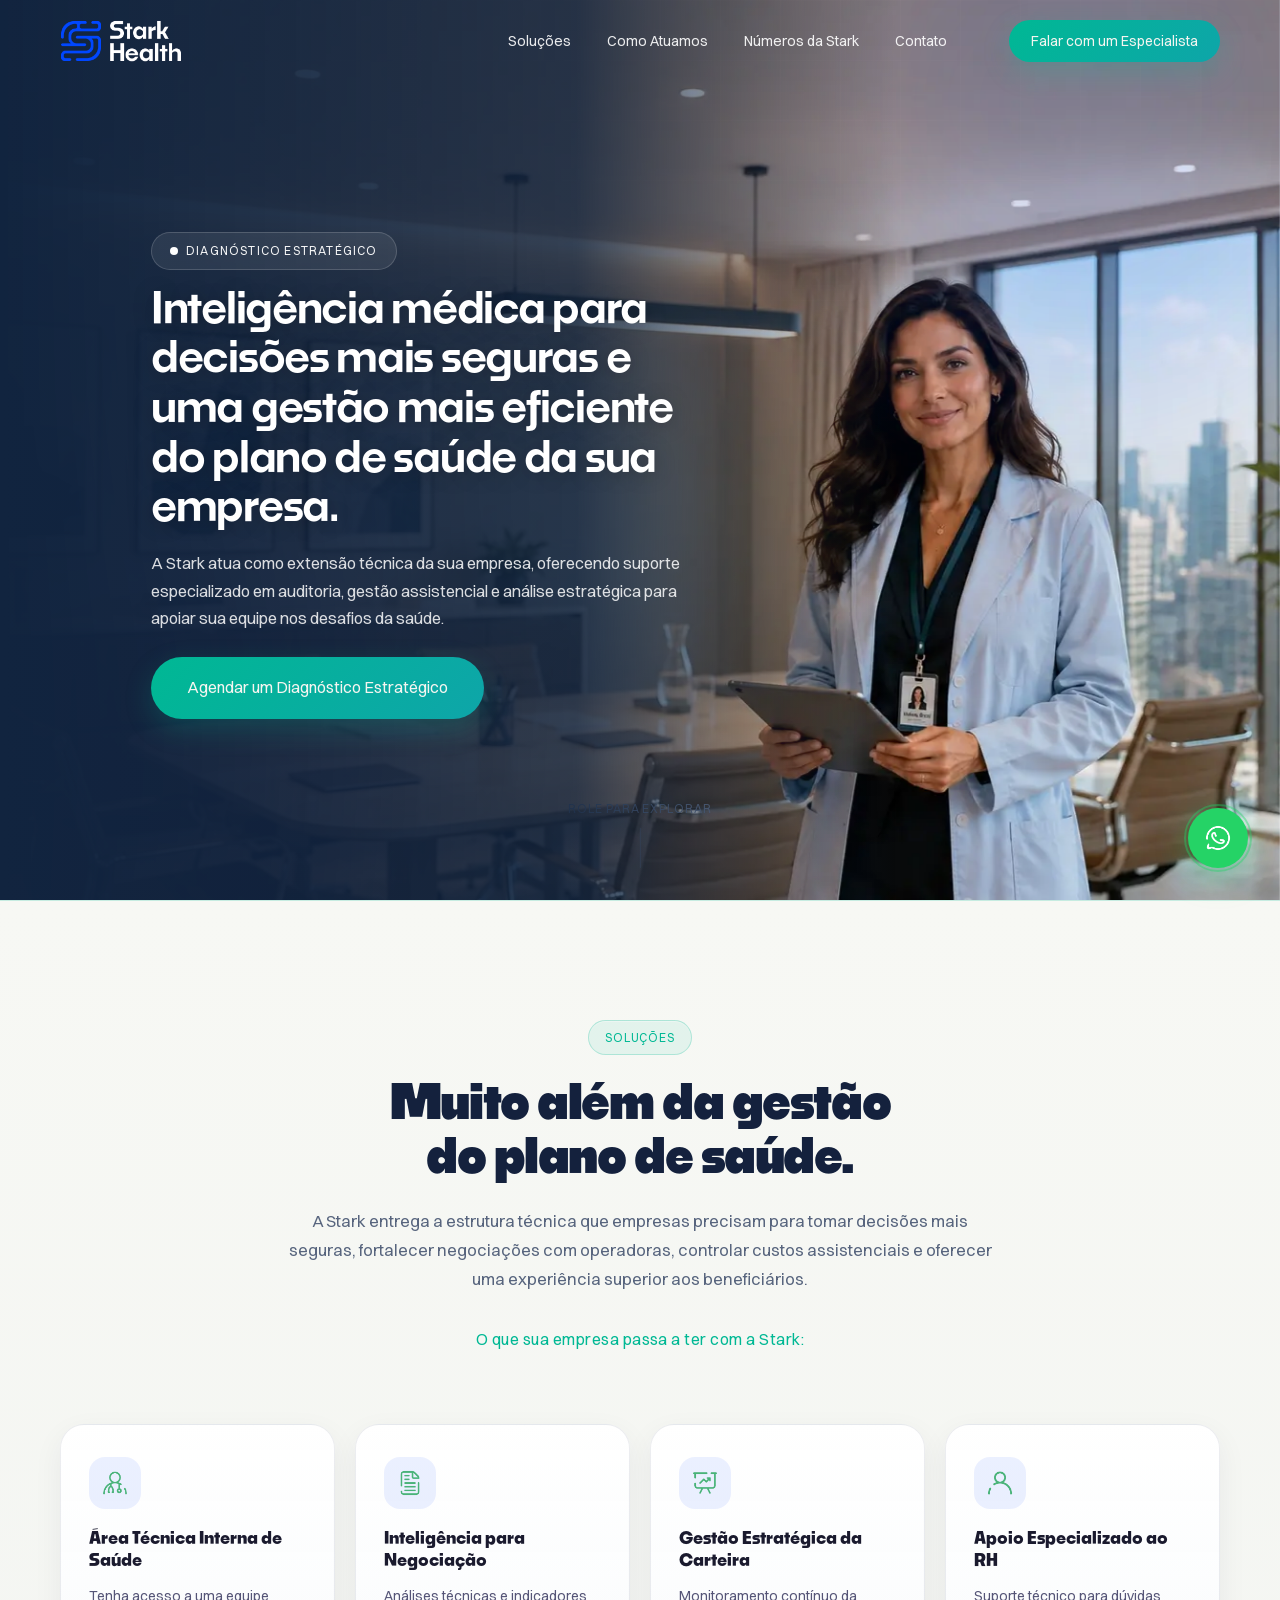
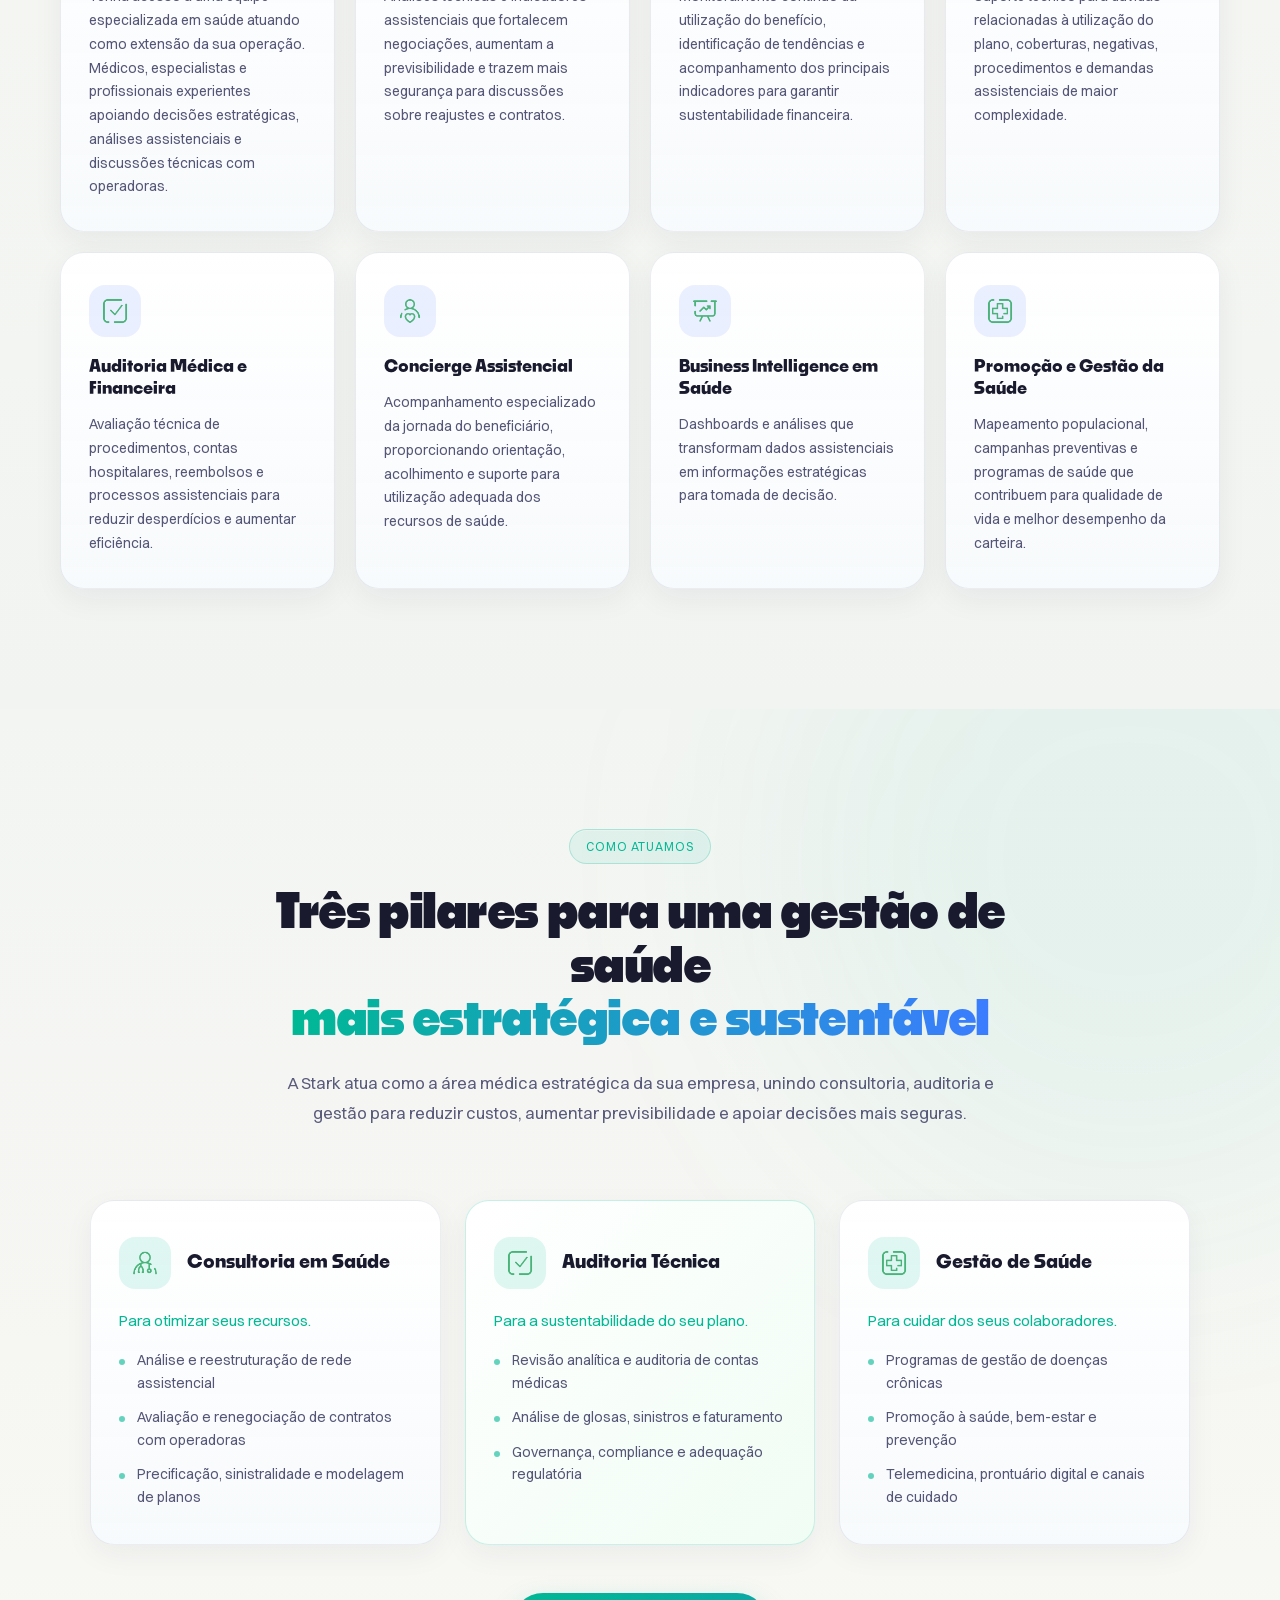
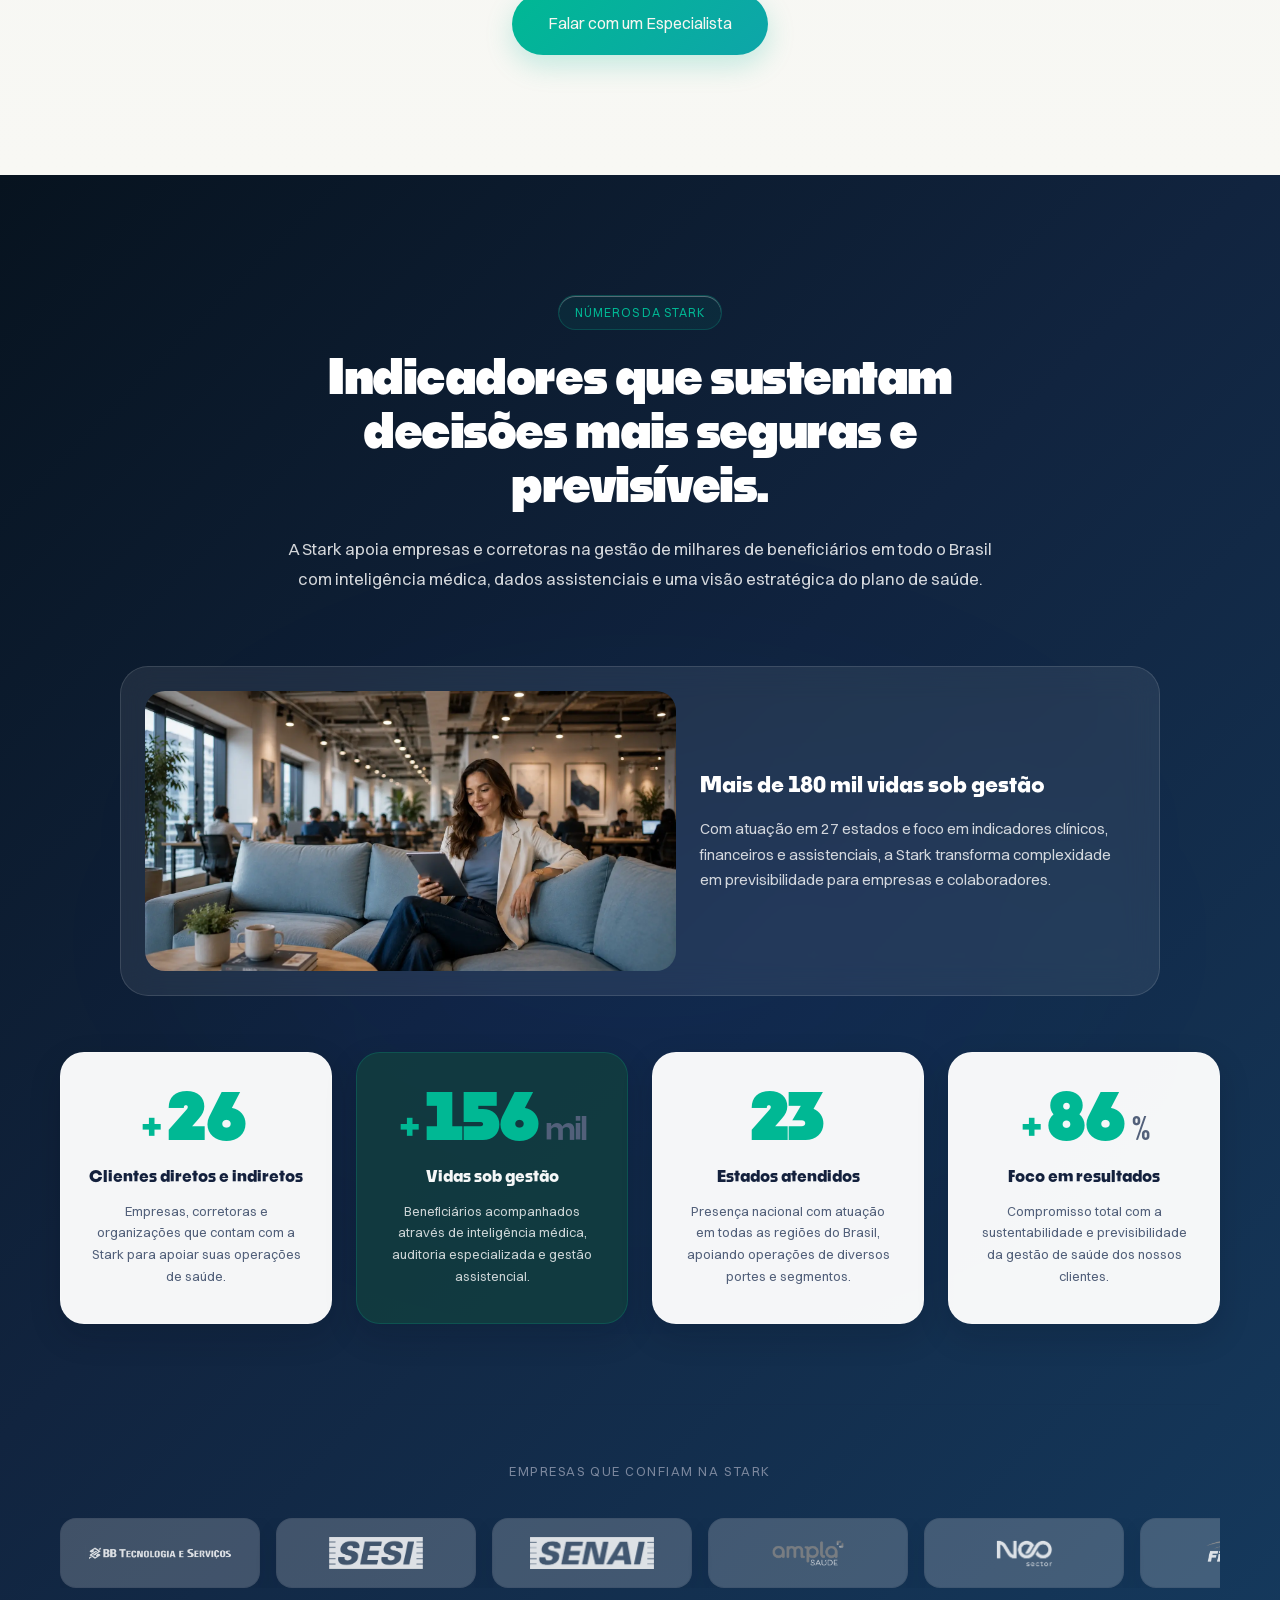
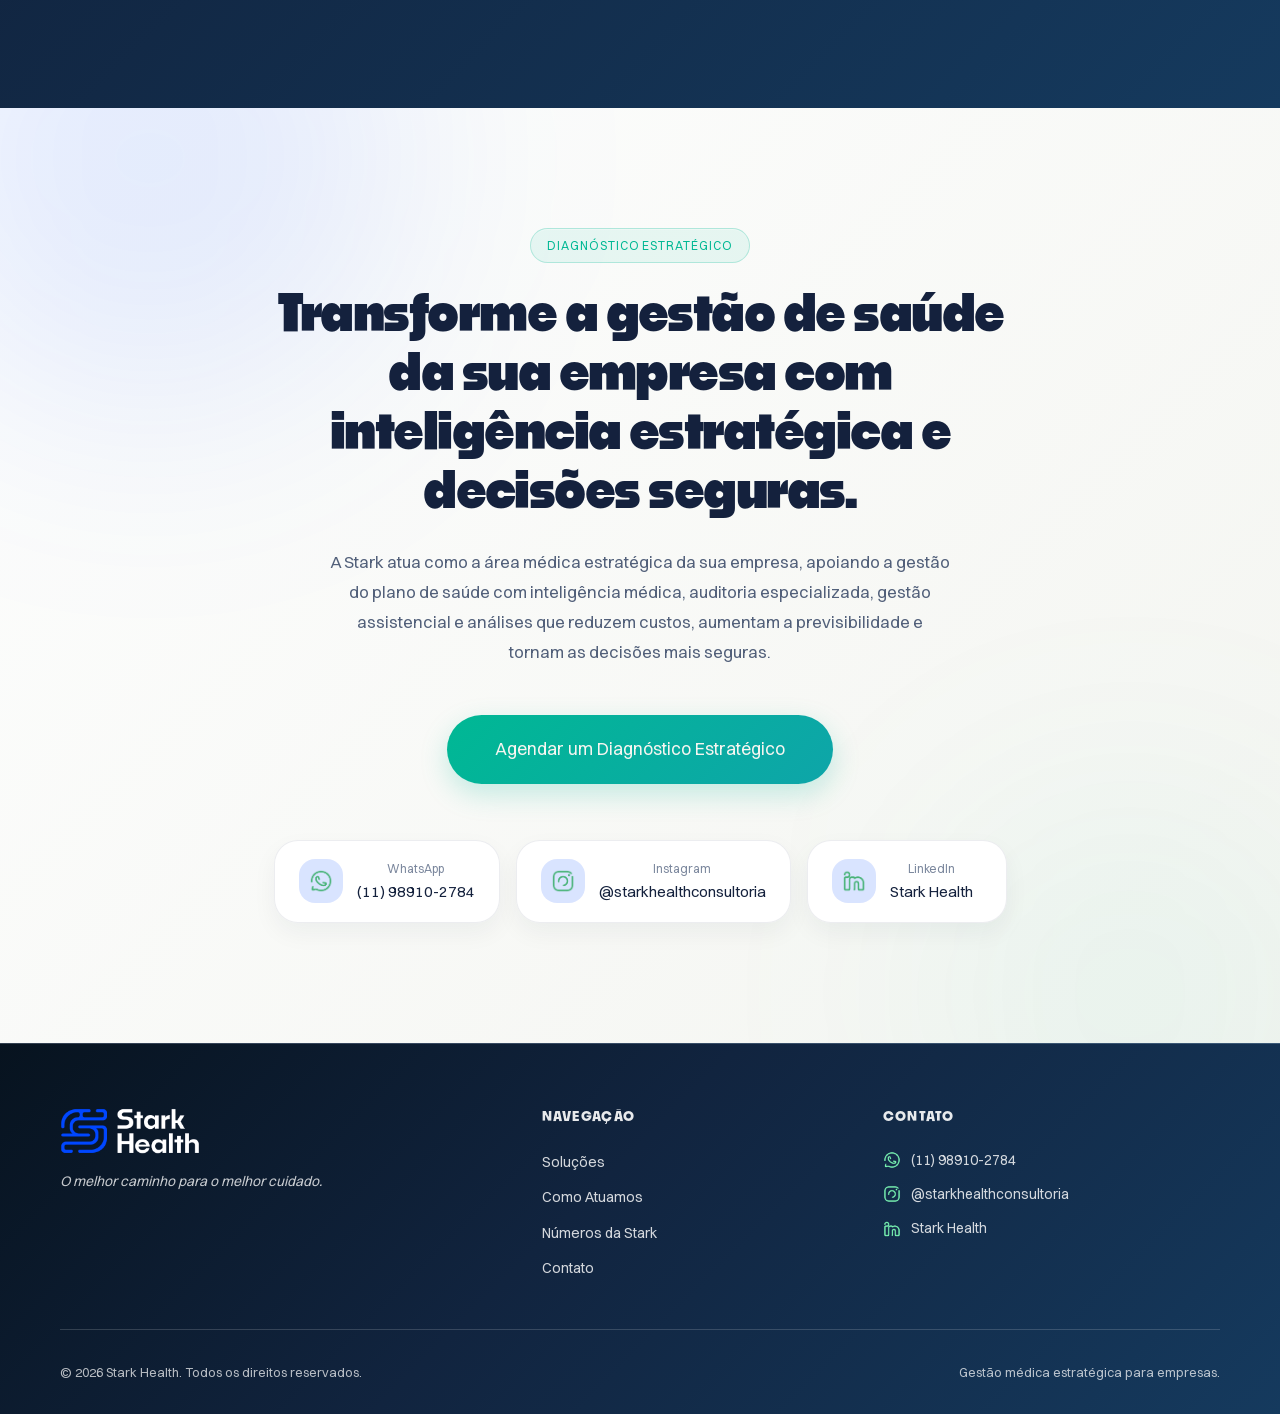
==== commit c8247ea3: "Ajustes 16-7-2026 parte 1" ====
--- a/index.html
+++ b/index.html
@@ -124,9 +124,9 @@
           </h1>
 
           <p class="hero__subtitle" data-animate="fade-up" data-delay="350">
-            A Stark atua como a área médica estratégica da sua empresa, apoiando a gestão do plano de saúde com
-            inteligência médica, auditoria especializada, gestão assistencial e análises que reduzem custos, aumentam a
-            previsibilidade e tornam as decisões mais seguras.
+            A Stark atua como extensão técnica da sua empresa, oferecendo suporte especializado em auditoria, gestão
+            assistencial e análise estratégica para apoiar sua equipe nos desafios da saúde.
+
           </p>
 
           <div class="hero__ctas" data-animate="fade-up" data-delay="500">
@@ -168,7 +168,7 @@
             Muito além da gestão<br />do plano de saúde.
           </h2>
           <p class="section-subtitle">
-            A Stark entrega a estrutura técnica que empresas e corretoras precisam para tomar decisões mais seguras,
+            A Stark entrega a estrutura técnica que empresas precisam para tomar decisões mais seguras,
             fortalecer negociações com operadoras, controlar custos assistenciais e oferecer uma experiência superior
             aos beneficiários.
           </p>
@@ -460,7 +460,7 @@
         <div class="cta-section__inner" data-animate="fade-up">
           <div class="section-badge">Diagnóstico Estratégico</div>
           <h2 id="cta-title" class="cta-section__title">
-            Inteligência médica para decisões mais seguras e uma gestão mais eficiente do plano de saúde da sua empresa.
+            Transforme a gestão de saúde da sua empresa com inteligência estratégica e decisões seguras.
           </h2>
           <p class="cta-section__subtitle">
             A Stark atua como a área médica estratégica da sua empresa, apoiando a gestão do plano de saúde com
@@ -564,7 +564,7 @@
           &copy; <span id="year"></span> Stark Health. Todos os direitos reservados.
         </p>
         <p class="footer__legal">
-          Gestão médica estratégica para empresas e corretoras.
+          Gestão médica estratégica para empresas.
         </p>
       </div>
     </div>
--- a/style.css
+++ b/style.css
@@ -729,8 +729,42 @@
   position: relative;
   padding-top: 100px;
   padding-bottom: 80px;
-  background: var(--grad-hero);
   overflow: hidden;
+}
+
+.hero::before {
+  content: '';
+  position: absolute;
+  inset: 0;
+  background: url('newImages/backHero.webp') center center / cover no-repeat;
+  will-change: transform;
+
+  @media (max-width: 768px) {
+    background-position: left center;
+  }
+}
+
+.hero::after {
+  content: '';
+  position: absolute;
+  inset: 0;
+  background: linear-gradient(90deg, #11243f 0%, rgba(17, 36, 63, 0.85) 45%, transparent 70%);
+  pointer-events: none;
+  z-index: 0;
+}
+
+/* Dark overlay on top of the image for readability */
+/* Removed full-screen overlay; using gradient on text area instead */
+
+.hero__content {
+  position: relative;
+  z-index: 1;
+  max-width: 560px;
+  padding-left: 5%;
+}
+
+.hero__content::before {
+  display: none;
 }
 
 /* BG Glows */
@@ -891,7 +925,7 @@
 .hero__title {
   font-family: var(--font-heading);
   font-size: clamp(1.6rem, 3.8vw, 2.7rem);
-  font-weight: 800;
+  font-weight: 600;
   line-height: 1.15;
   letter-spacing: -0.03em;
   color: #ffffff;
@@ -953,10 +987,7 @@
 
 /* Hero Visual */
 .hero__visual {
-  position: relative;
-  display: flex;
-  justify-content: center;
-  align-items: center;
+  display: none;
 }
 
 .hero__image-wrapper {
@@ -994,6 +1025,13 @@
   backdrop-filter: blur(18px);
   box-shadow: 0 14px 40px rgba(5, 20, 40, 0.18);
   max-width: 240px;
+
+  @media (max-width: 768px) {
+    .hero__floating-card {
+      left: 50%;
+      transform: translateX(-50%);
+    }
+  }
 }
 
 .hero__floating-card-label {
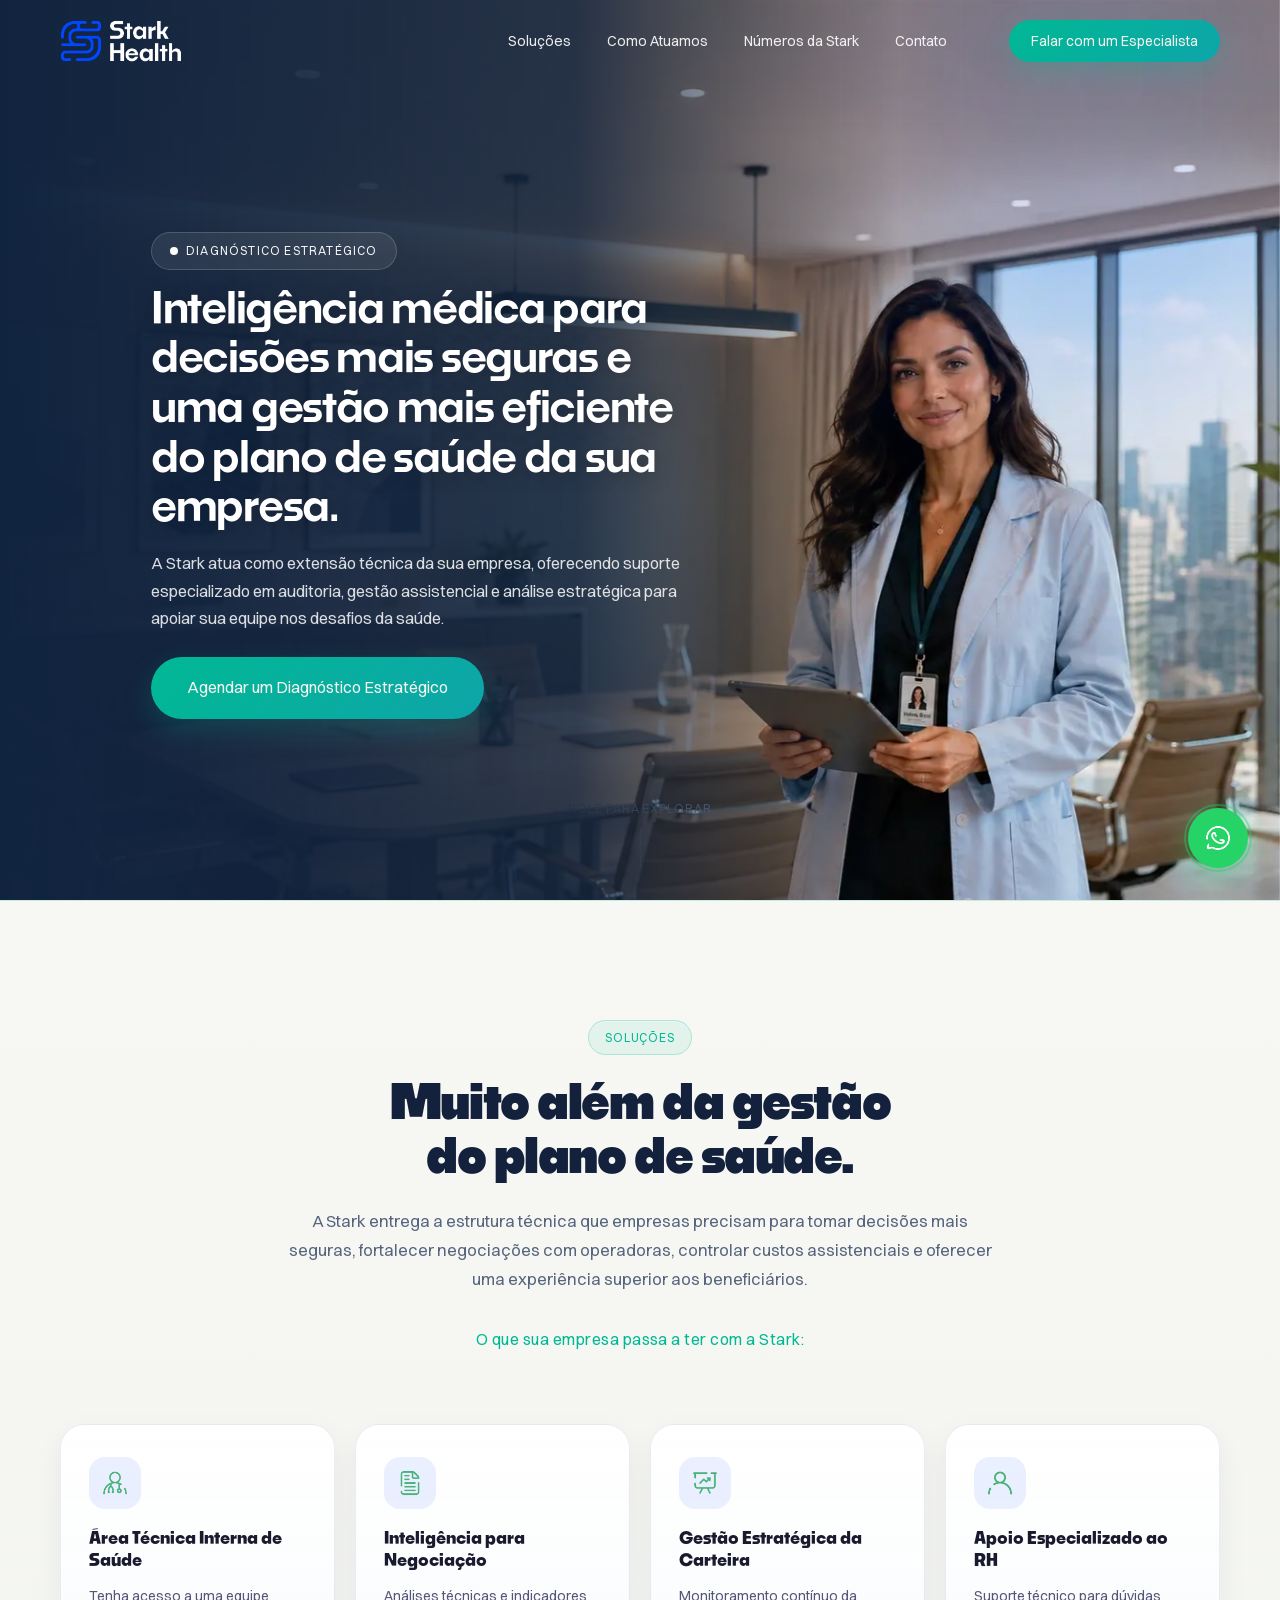
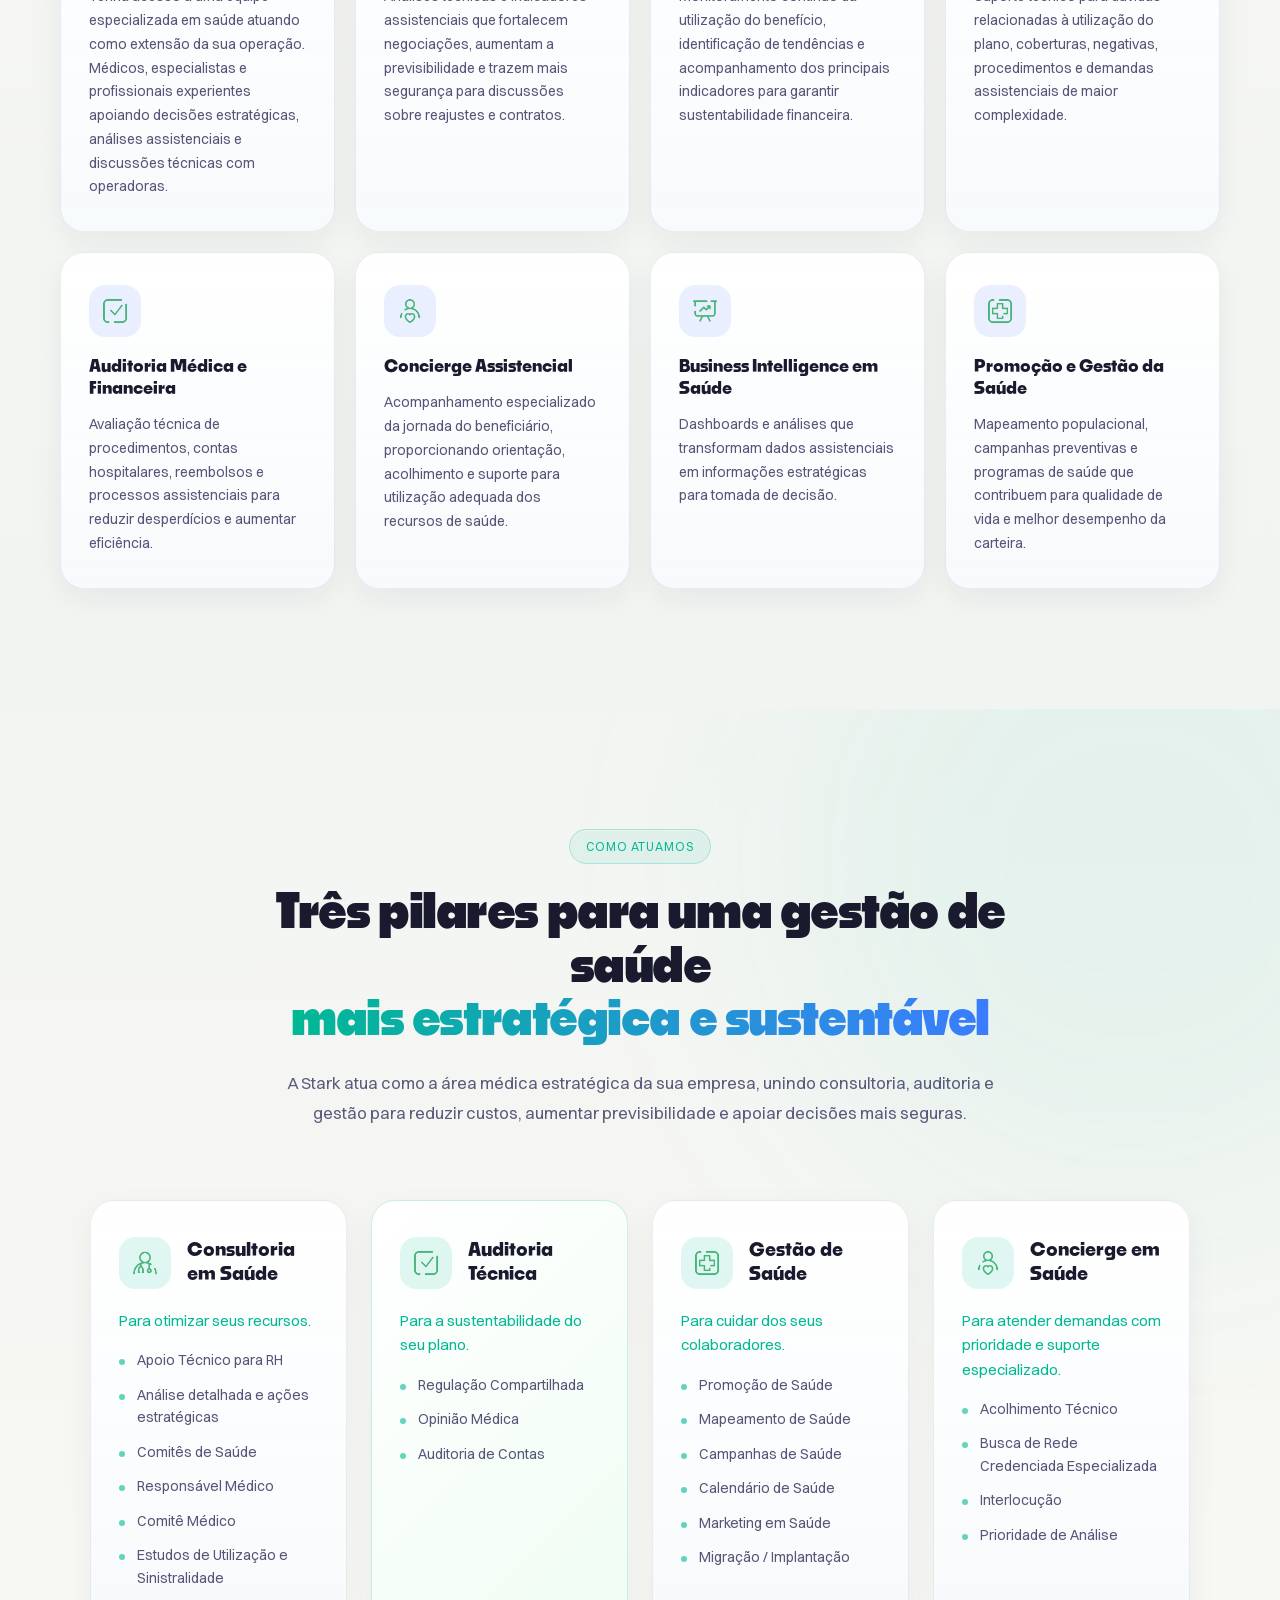
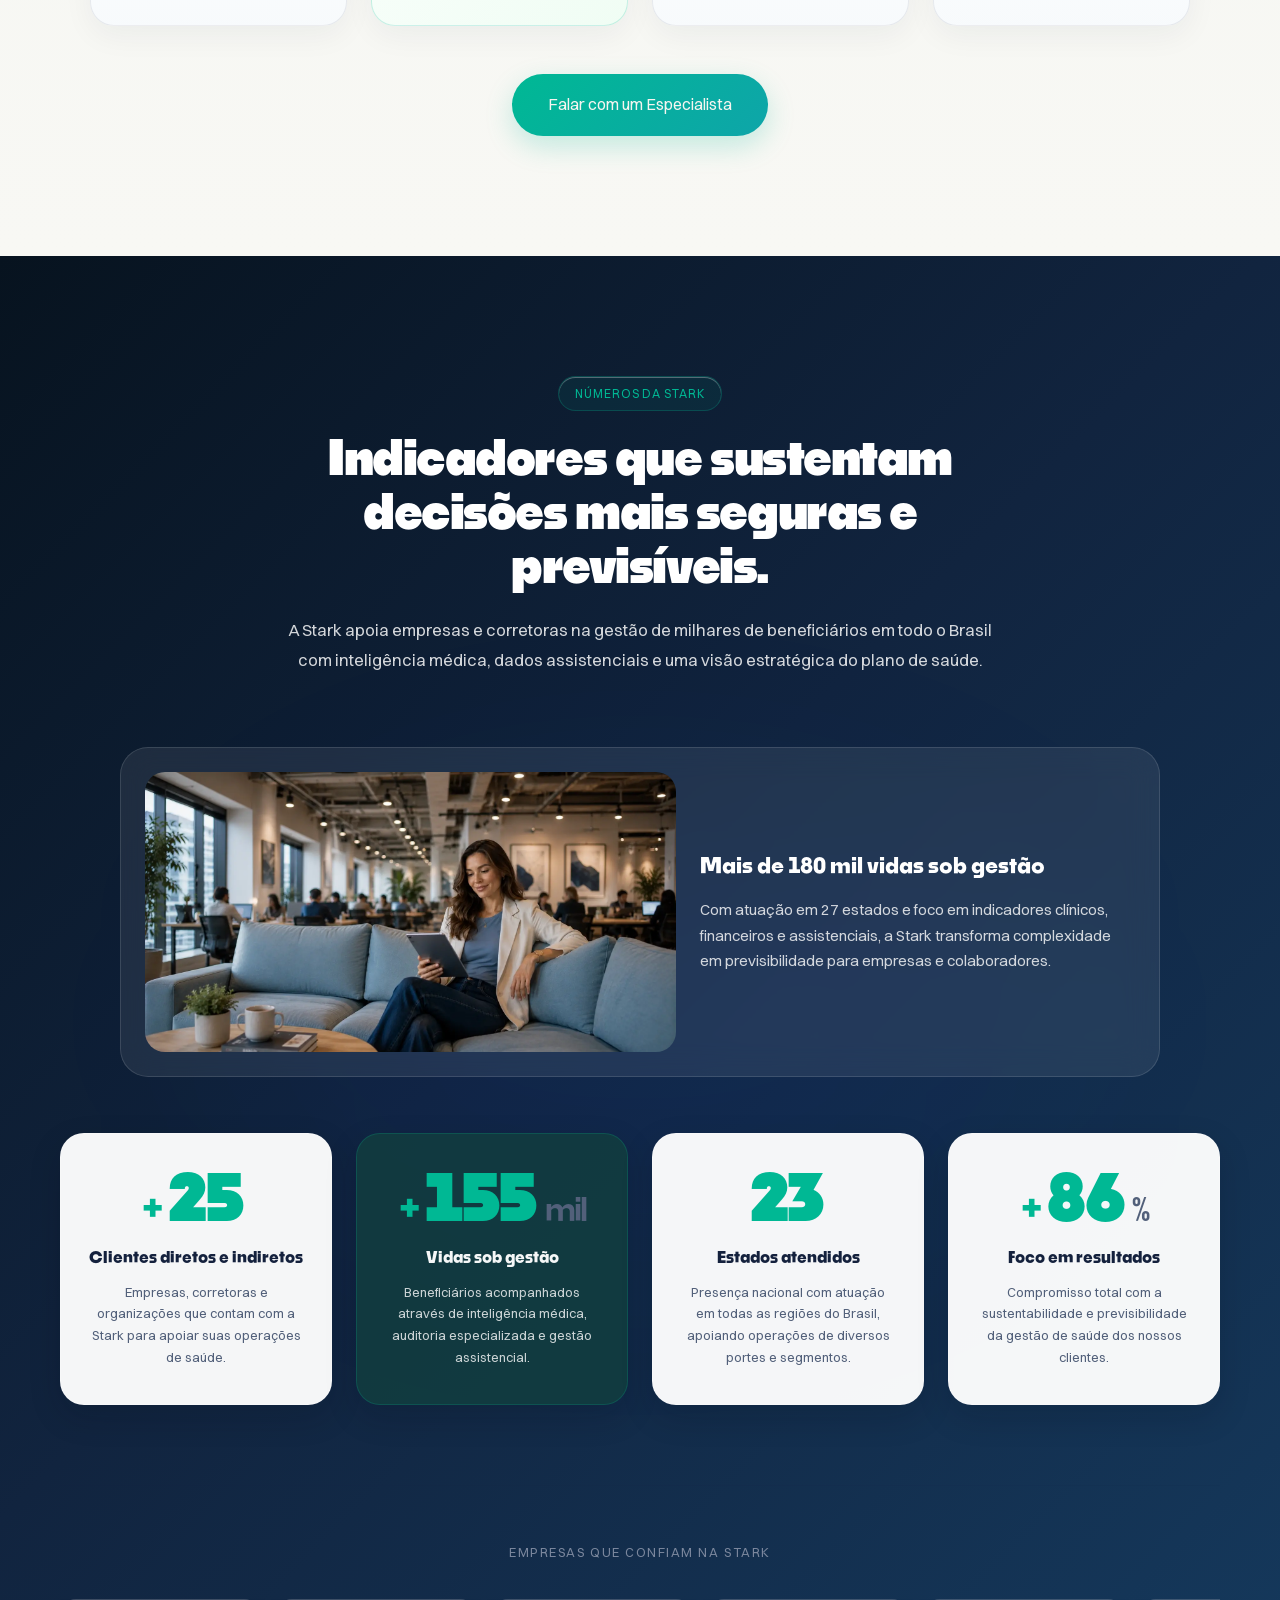
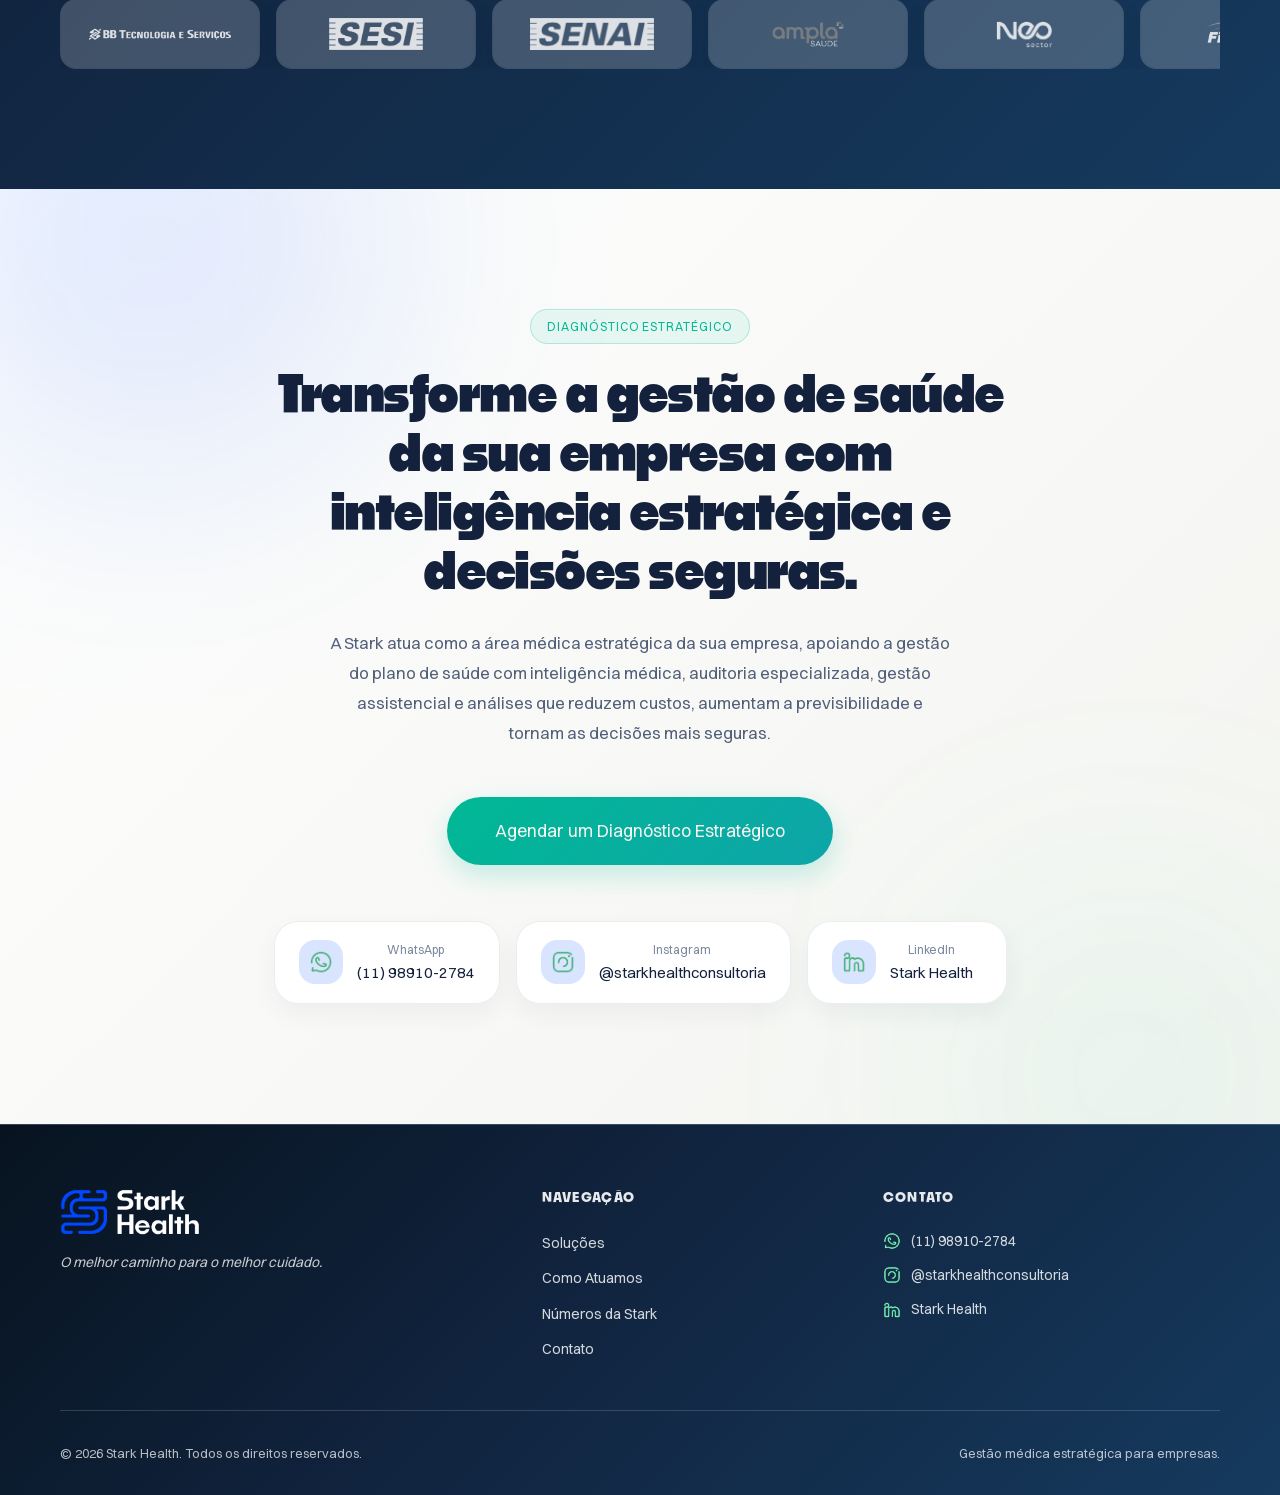
==== commit 7986992b: "Ajustes 16-7-2026 parte 2" ====
--- a/index.html
+++ b/index.html
@@ -292,9 +292,12 @@
             </div>
             <p class="pillar-card__lead">Para otimizar seus recursos.</p>
             <ul class="pillar-card__list">
-              <li class="pillar-card__item">Análise e reestruturação de rede assistencial</li>
-              <li class="pillar-card__item">Avaliação e renegociação de contratos com operadoras</li>
-              <li class="pillar-card__item">Precificação, sinistralidade e modelagem de planos</li>
+              <li class="pillar-card__item">Apoio Técnico para RH</li>
+              <li class="pillar-card__item">Análise detalhada e ações estratégicas</li>
+              <li class="pillar-card__item">Comitês de Saúde</li>
+              <li class="pillar-card__item">Responsável Médico</li>
+              <li class="pillar-card__item">Comitê Médico</li>
+              <li class="pillar-card__item">Estudos de Utilização e Sinistralidade</li>
             </ul>
             <div class="pillar-card__bar" aria-hidden="true"></div>
           </article>
@@ -308,9 +311,9 @@
             </div>
             <p class="pillar-card__lead">Para a sustentabilidade do seu plano.</p>
             <ul class="pillar-card__list">
-              <li class="pillar-card__item">Revisão analítica e auditoria de contas médicas</li>
-              <li class="pillar-card__item">Análise de glosas, sinistros e faturamento</li>
-              <li class="pillar-card__item">Governança, compliance e adequação regulatória</li>
+              <li class="pillar-card__item">Regulação Compartilhada</li>
+              <li class="pillar-card__item">Opinião Médica</li>
+              <li class="pillar-card__item">Auditoria de Contas</li>
             </ul>
             <div class="pillar-card__bar" aria-hidden="true"></div>
           </article>
@@ -324,12 +327,32 @@
             </div>
             <p class="pillar-card__lead">Para cuidar dos seus colaboradores.</p>
             <ul class="pillar-card__list">
-              <li class="pillar-card__item">Programas de gestão de doenças crônicas</li>
-              <li class="pillar-card__item">Promoção à saúde, bem-estar e prevenção</li>
-              <li class="pillar-card__item">Telemedicina, prontuário digital e canais de cuidado</li>
+              <li class="pillar-card__item">Promoção de Saúde</li>
+              <li class="pillar-card__item">Mapeamento de Saúde</li>
+              <li class="pillar-card__item">Campanhas de Saúde</li>
+              <li class="pillar-card__item">Calendário de Saúde</li>
+              <li class="pillar-card__item">Marketing em Saúde</li>
+              <li class="pillar-card__item">Migração / Implantação</li>
             </ul>
             <div class="pillar-card__bar" aria-hidden="true"></div>
           </article>
+
+<article class="pillar-card" data-animate="fade-up" data-delay="300" role="listitem">
+  <div class="pillar-card__header">
+    <div class="pillar-card__icon" aria-hidden="true">
+      <img src="iconesUsar/VERDE/CONCIERGE.png" alt="" class="icon-img" style="width:28px;height:28px" />
+    </div>
+    <h3 class="pillar-card__title">Concierge em Saúde</h3>
+  </div>
+  <p class="pillar-card__lead">Para atender demandas com prioridade e suporte especializado.</p>
+  <ul class="pillar-card__list">
+    <li class="pillar-card__item">Acolhimento Técnico</li>
+    <li class="pillar-card__item">Busca de Rede Credenciada Especializada</li>
+    <li class="pillar-card__item">Interlocução</li>
+    <li class="pillar-card__item">Prioridade de Análise</li>
+  </ul>
+  <div class="pillar-card__bar" aria-hidden="true"></div>
+</article>
         </div>
 
         <div class="pillars__cta" data-animate="fade-up" data-delay="300">
--- a/style.css
+++ b/style.css
@@ -1272,7 +1272,7 @@
 
 @media (min-width: 768px) {
   .pillars__grid {
-    grid-template-columns: repeat(3, 1fr);
+    grid-template-columns: repeat(4, 1fr);
   }
 }
 
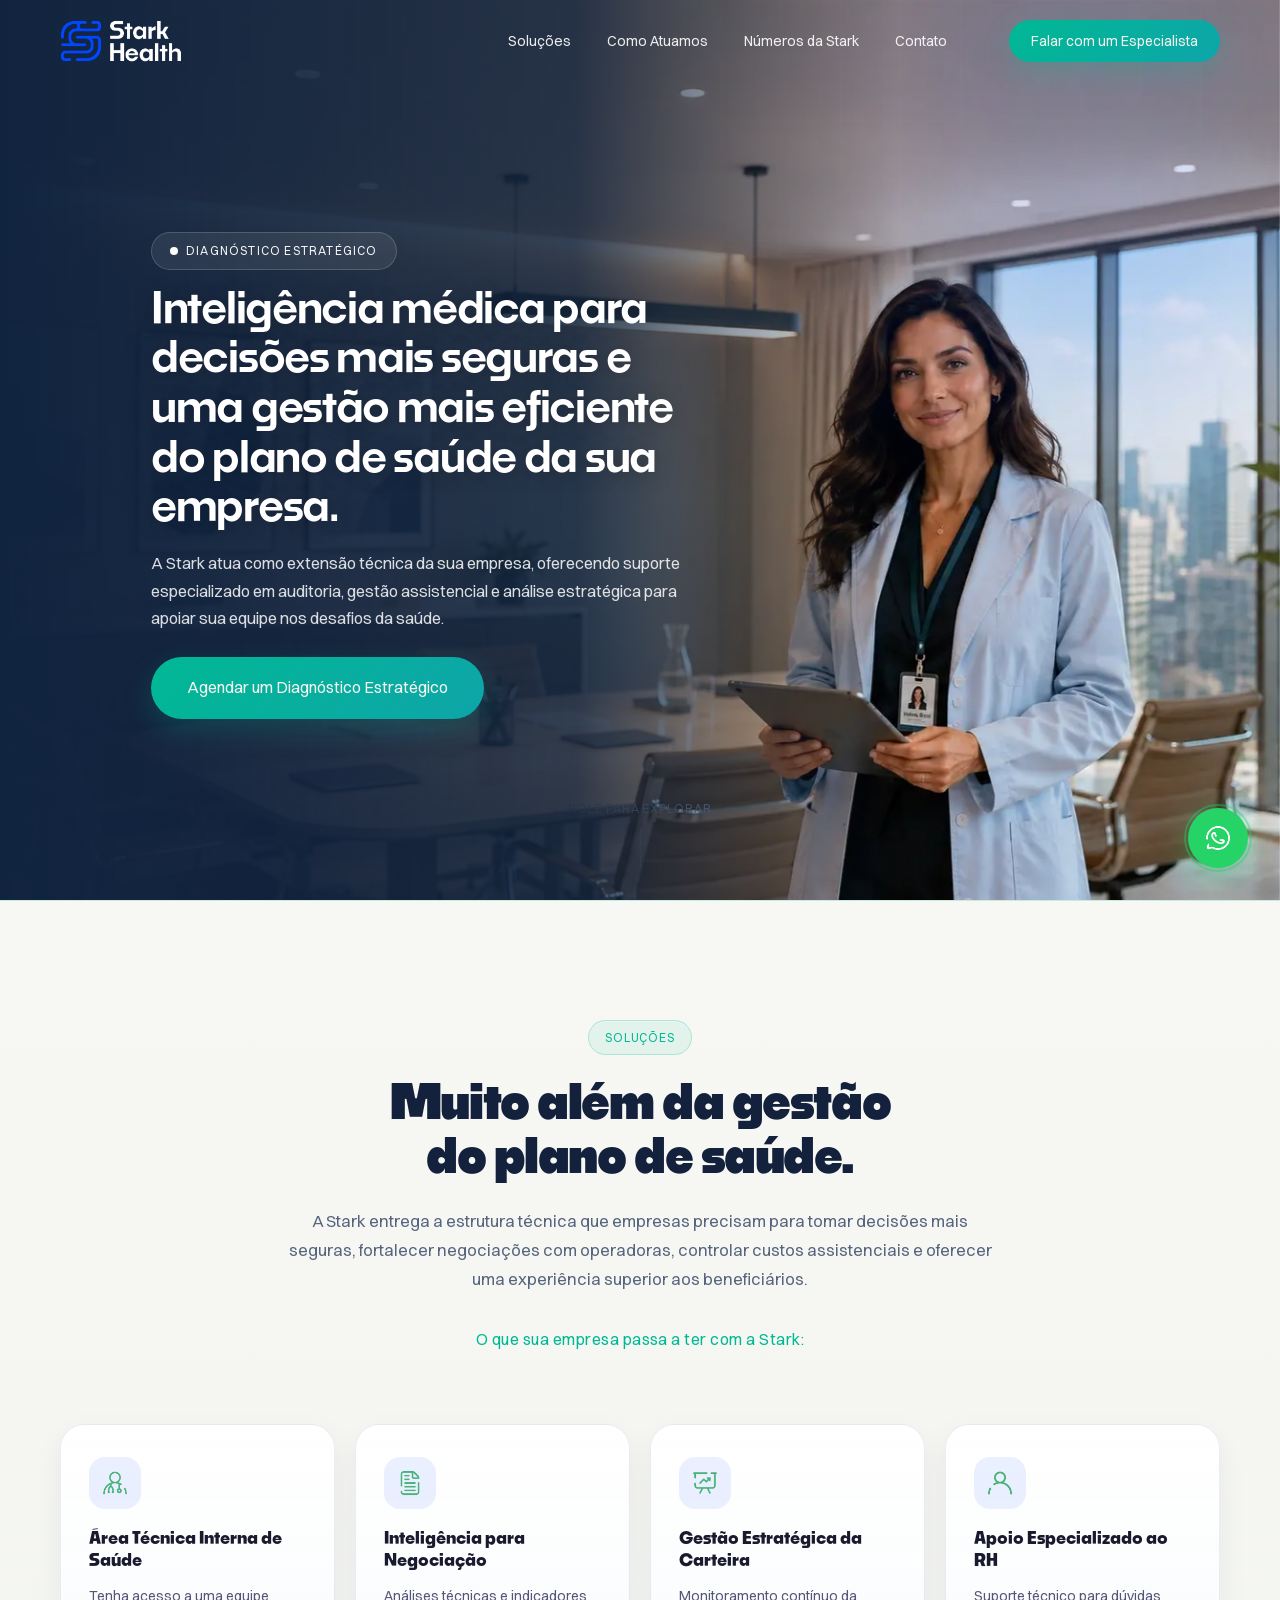
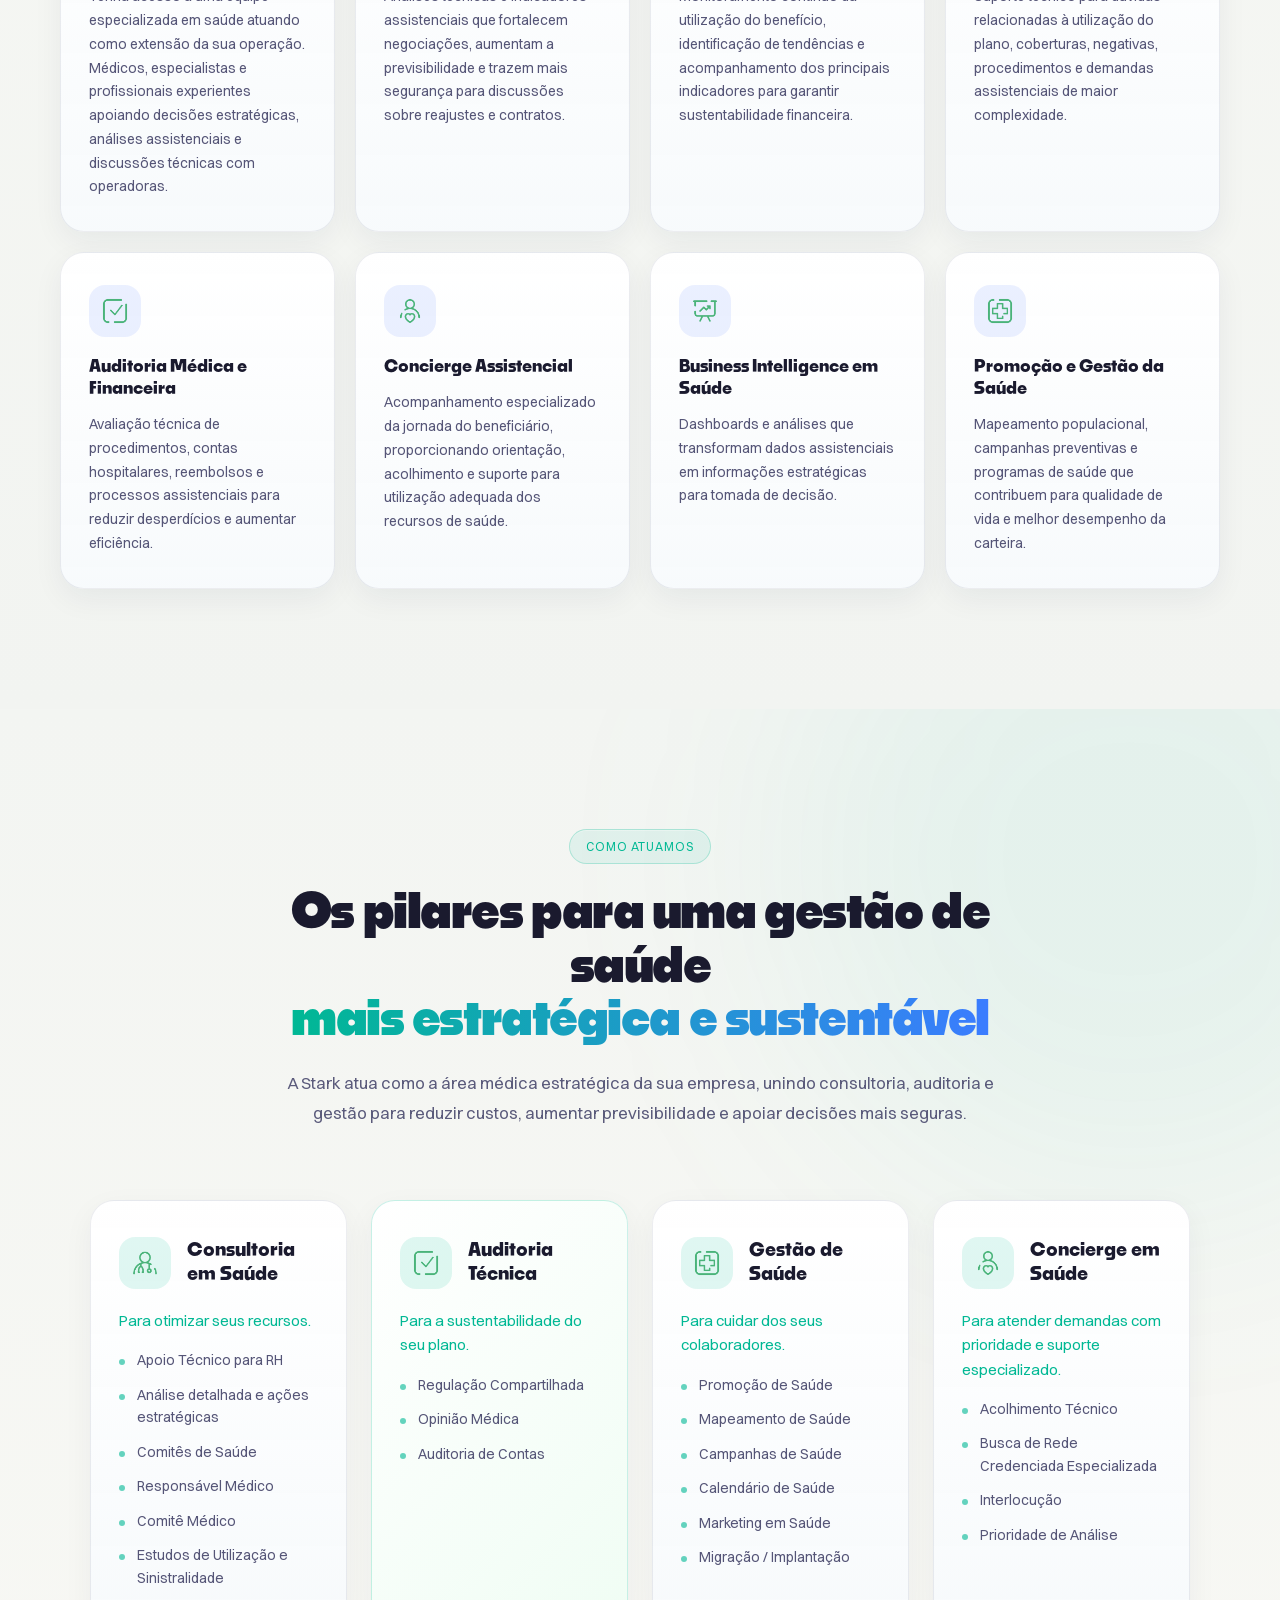
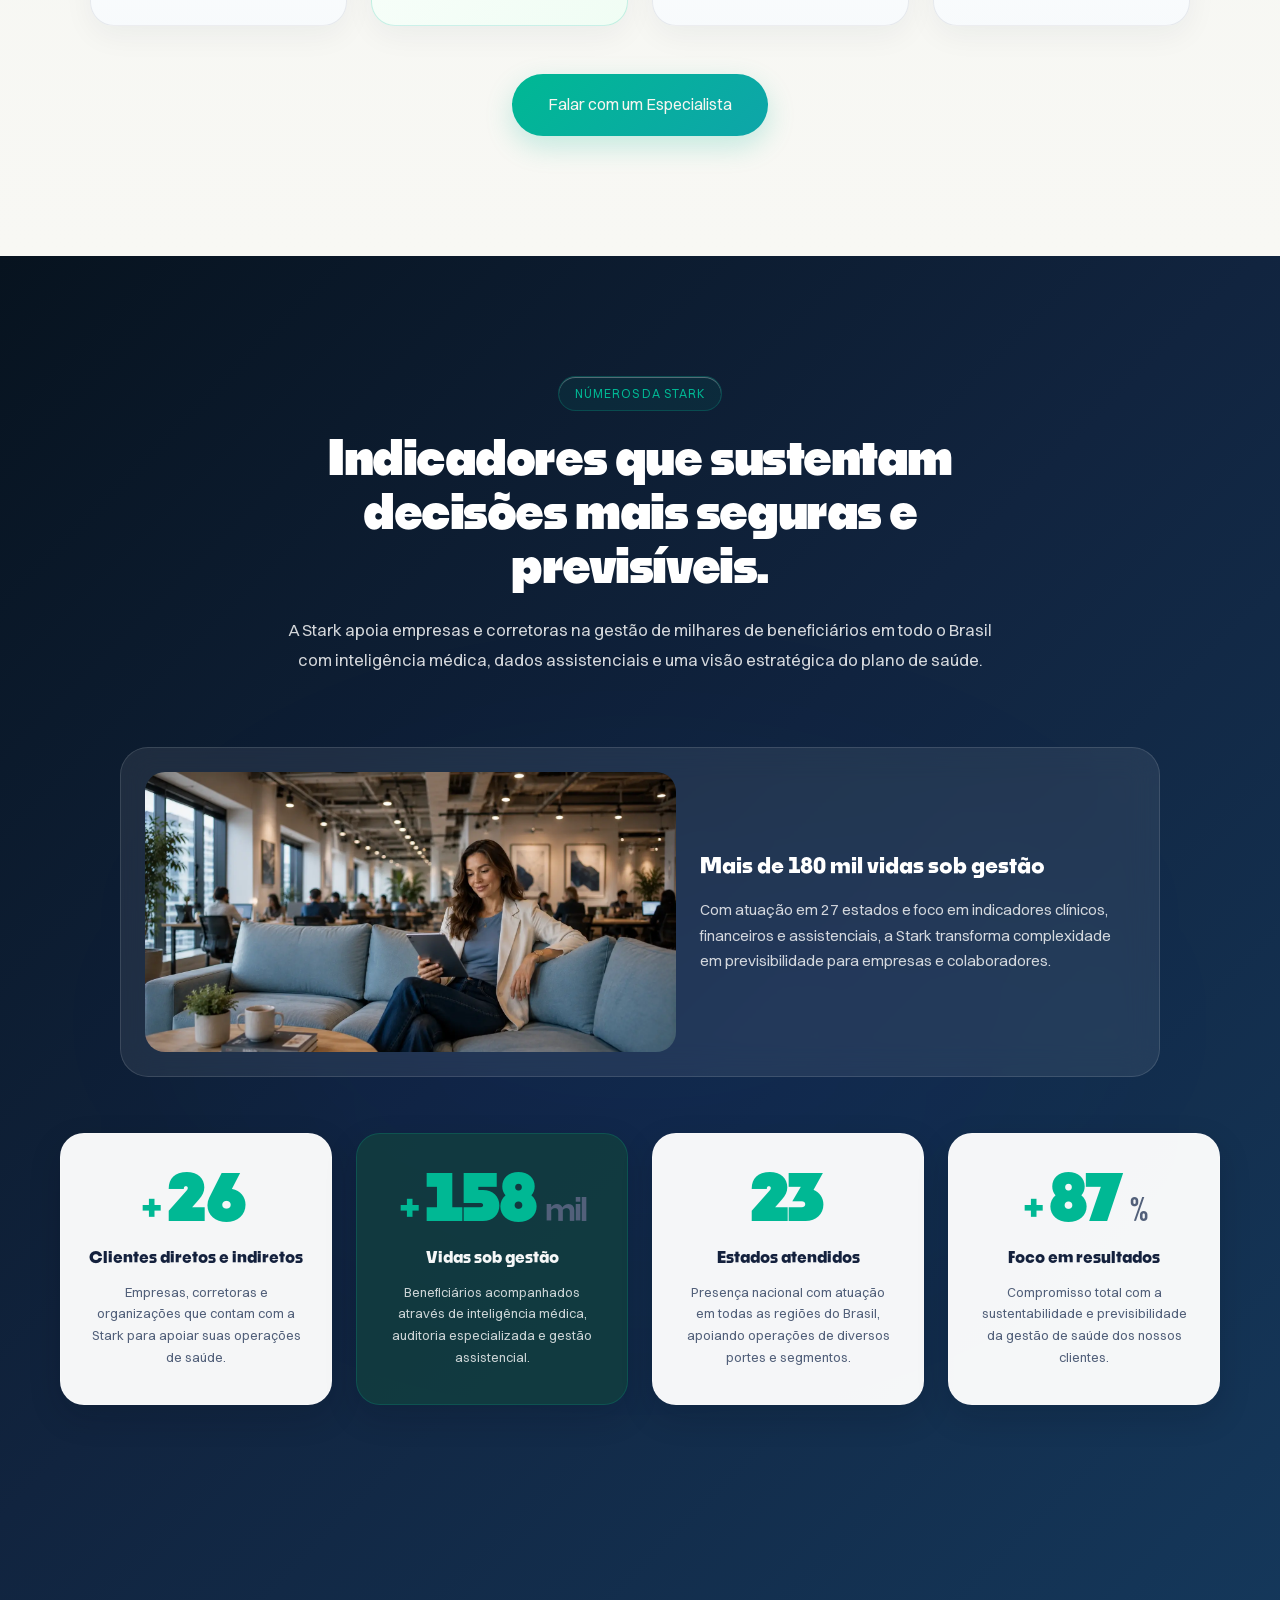
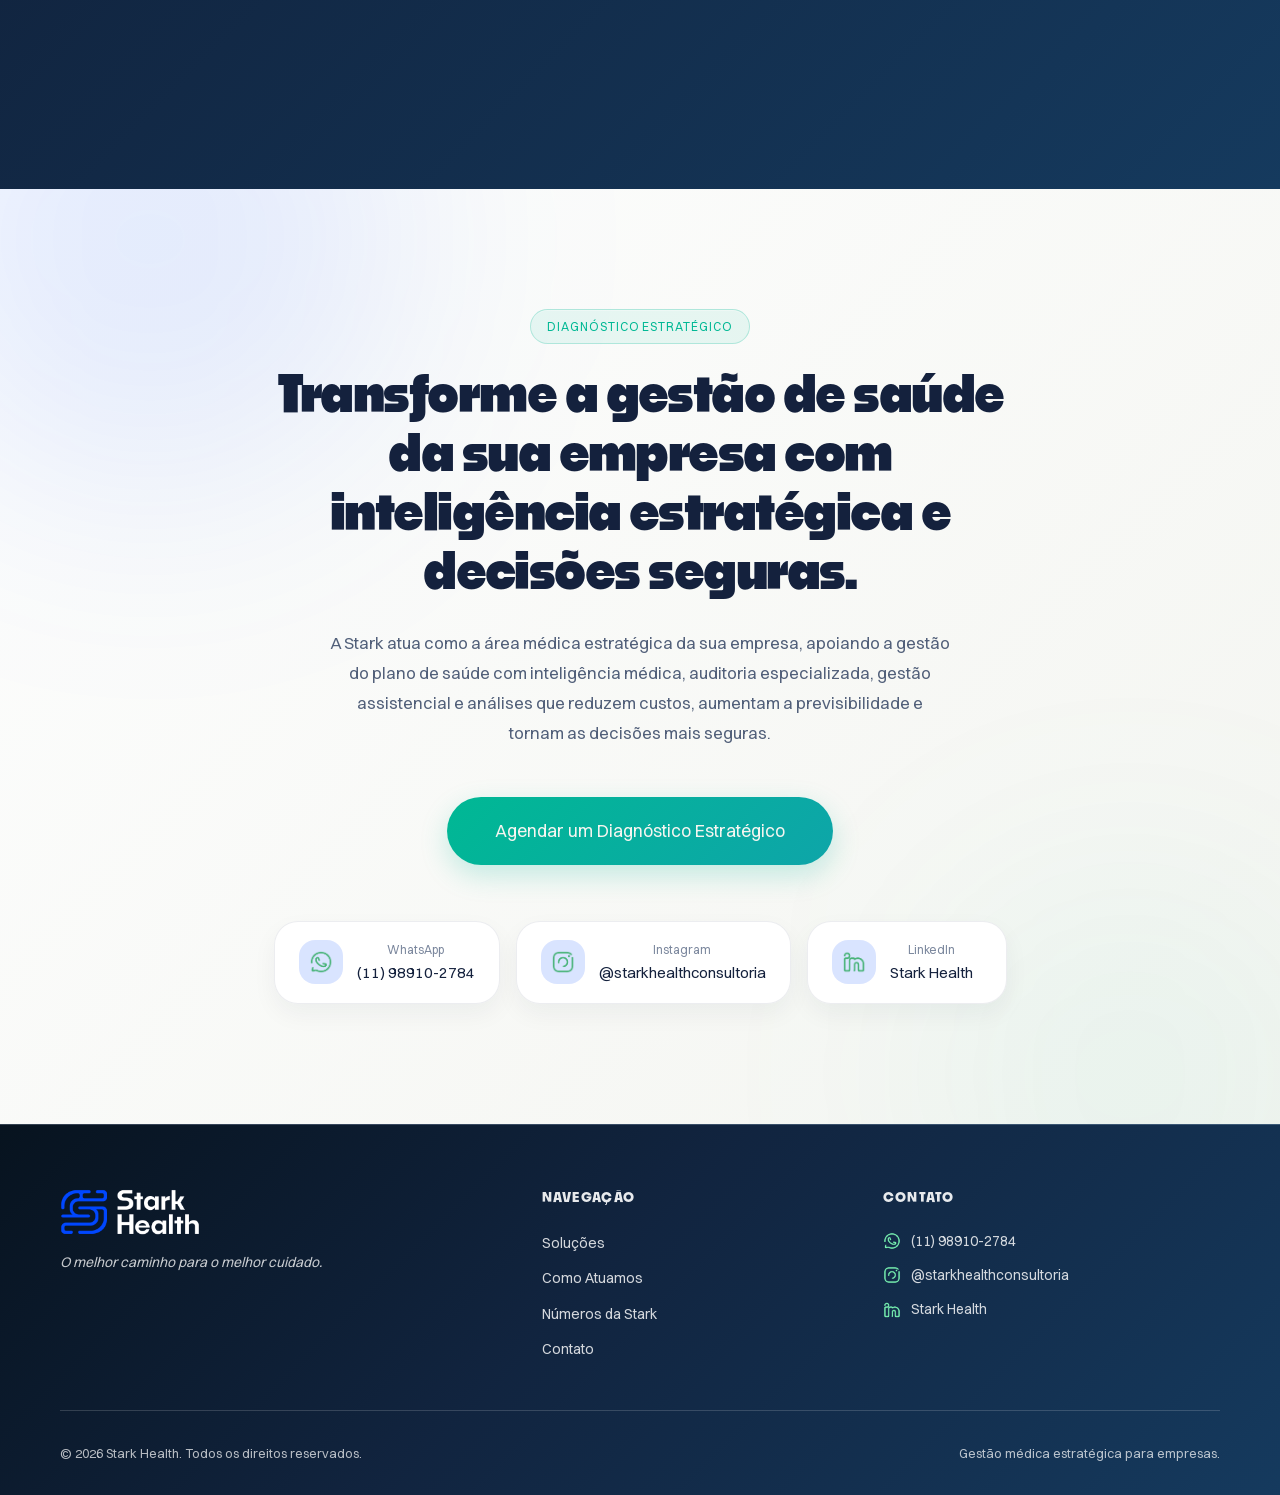
==== commit cb024a59: "ajuste 3 16-7-2026" ====
--- a/index.html
+++ b/index.html
@@ -273,7 +273,7 @@
         <div class="section-header" data-animate="fade-up">
           <div class="section-badge">Como Atuamos</div>
           <h2 id="process-title" class="section-title">
-            Três pilares para uma gestão de saúde<br />
+            Os pilares para uma gestão de saúde<br />
             <span class="gradient-text">mais estratégica e sustentável</span>
           </h2>
           <p class="section-subtitle">
@@ -337,22 +337,22 @@
             <div class="pillar-card__bar" aria-hidden="true"></div>
           </article>
 
-<article class="pillar-card" data-animate="fade-up" data-delay="300" role="listitem">
-  <div class="pillar-card__header">
-    <div class="pillar-card__icon" aria-hidden="true">
-      <img src="iconesUsar/VERDE/CONCIERGE.png" alt="" class="icon-img" style="width:28px;height:28px" />
-    </div>
-    <h3 class="pillar-card__title">Concierge em Saúde</h3>
-  </div>
-  <p class="pillar-card__lead">Para atender demandas com prioridade e suporte especializado.</p>
-  <ul class="pillar-card__list">
-    <li class="pillar-card__item">Acolhimento Técnico</li>
-    <li class="pillar-card__item">Busca de Rede Credenciada Especializada</li>
-    <li class="pillar-card__item">Interlocução</li>
-    <li class="pillar-card__item">Prioridade de Análise</li>
-  </ul>
-  <div class="pillar-card__bar" aria-hidden="true"></div>
-</article>
+          <article class="pillar-card" data-animate="fade-up" data-delay="300" role="listitem">
+            <div class="pillar-card__header">
+              <div class="pillar-card__icon" aria-hidden="true">
+                <img src="iconesUsar/VERDE/CONCIERGE.png" alt="" class="icon-img" style="width:28px;height:28px" />
+              </div>
+              <h3 class="pillar-card__title">Concierge em Saúde</h3>
+            </div>
+            <p class="pillar-card__lead">Para atender demandas com prioridade e suporte especializado.</p>
+            <ul class="pillar-card__list">
+              <li class="pillar-card__item">Acolhimento Técnico</li>
+              <li class="pillar-card__item">Busca de Rede Credenciada Especializada</li>
+              <li class="pillar-card__item">Interlocução</li>
+              <li class="pillar-card__item">Prioridade de Análise</li>
+            </ul>
+            <div class="pillar-card__bar" aria-hidden="true"></div>
+          </article>
         </div>
 
         <div class="pillars__cta" data-animate="fade-up" data-delay="300">
